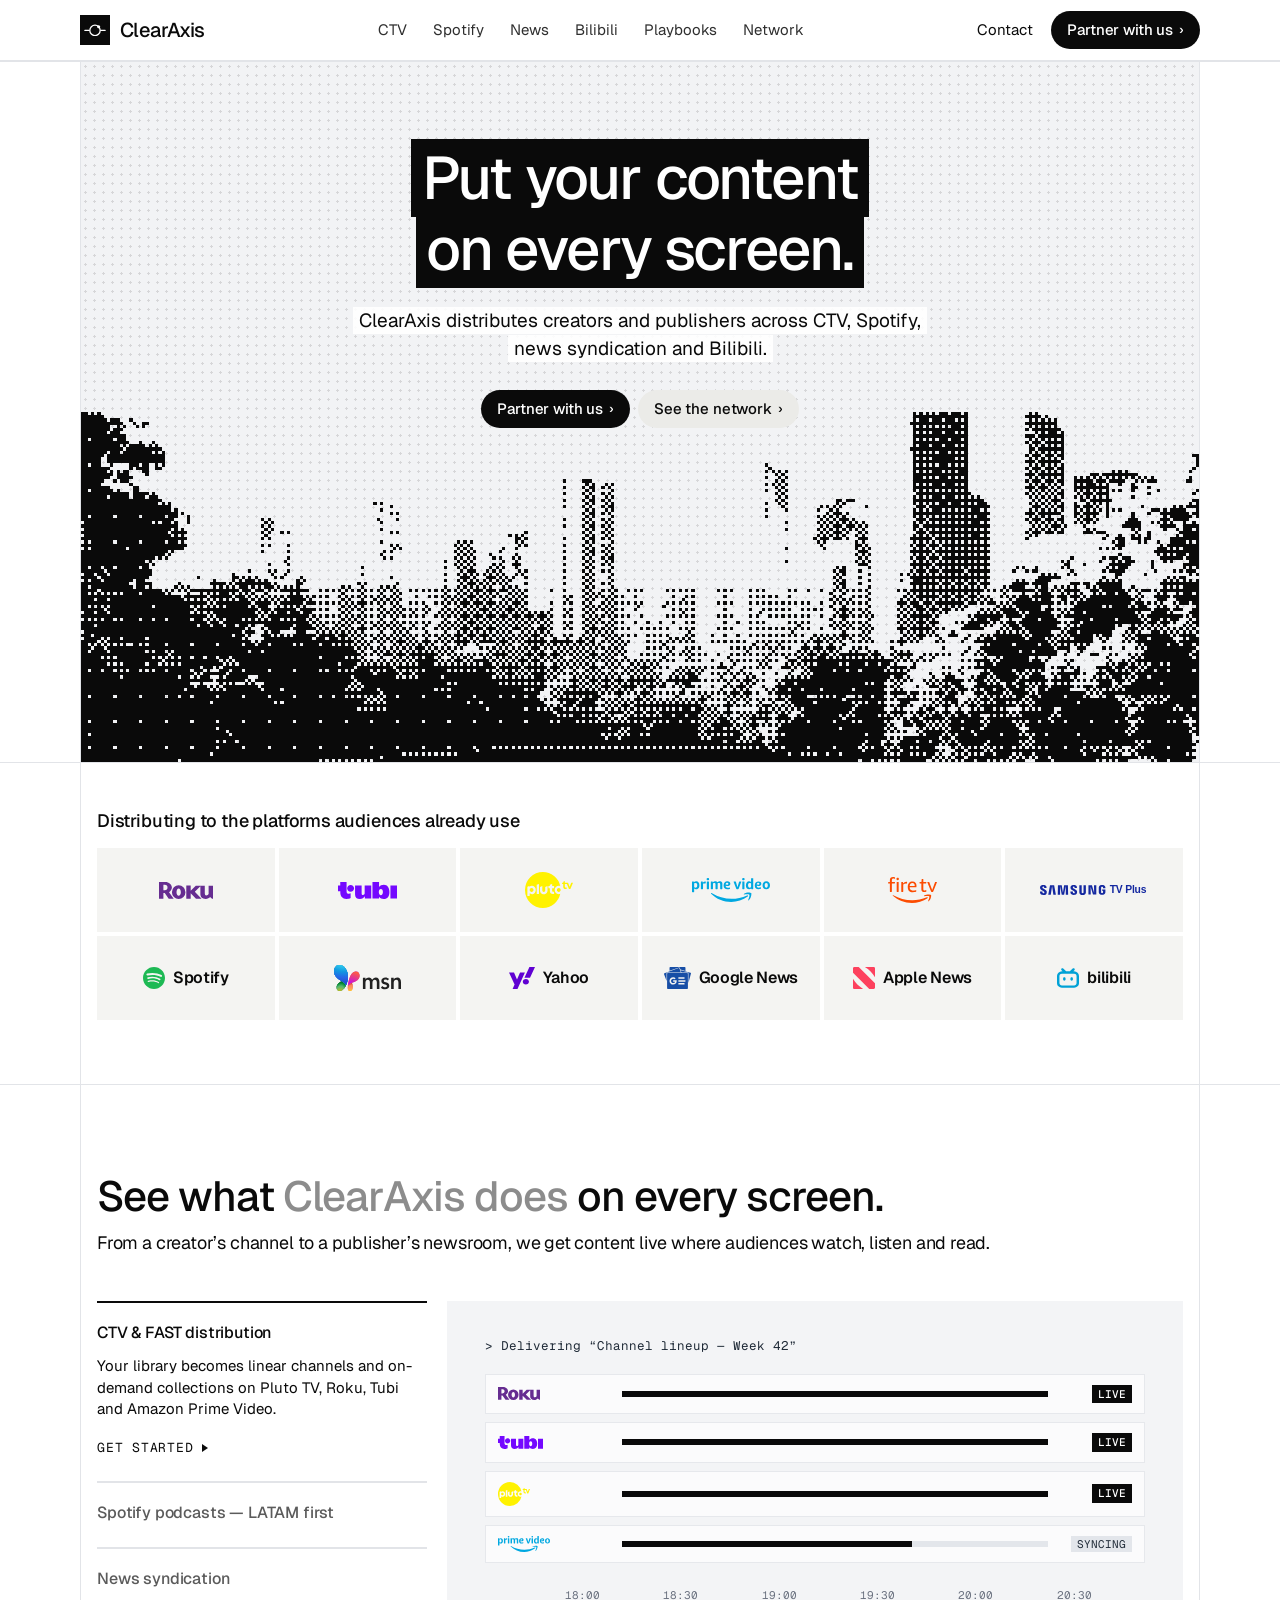
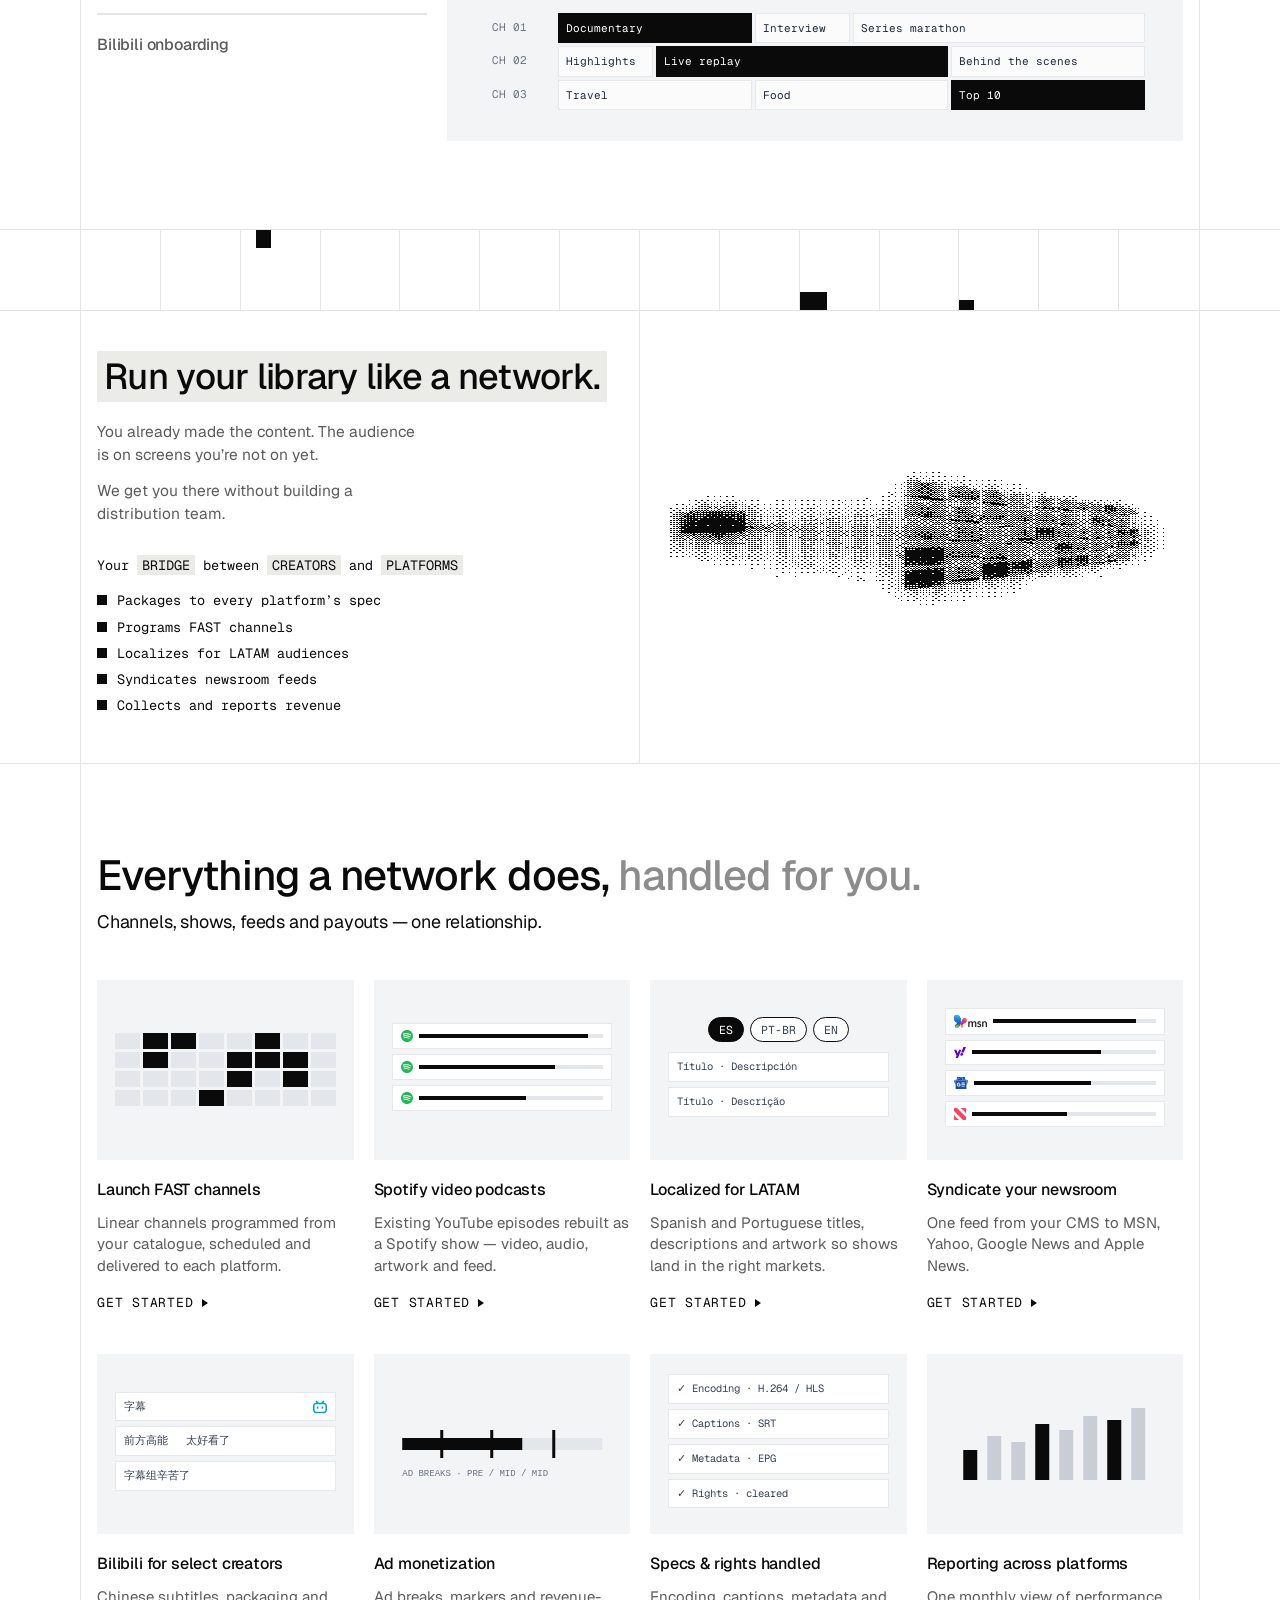
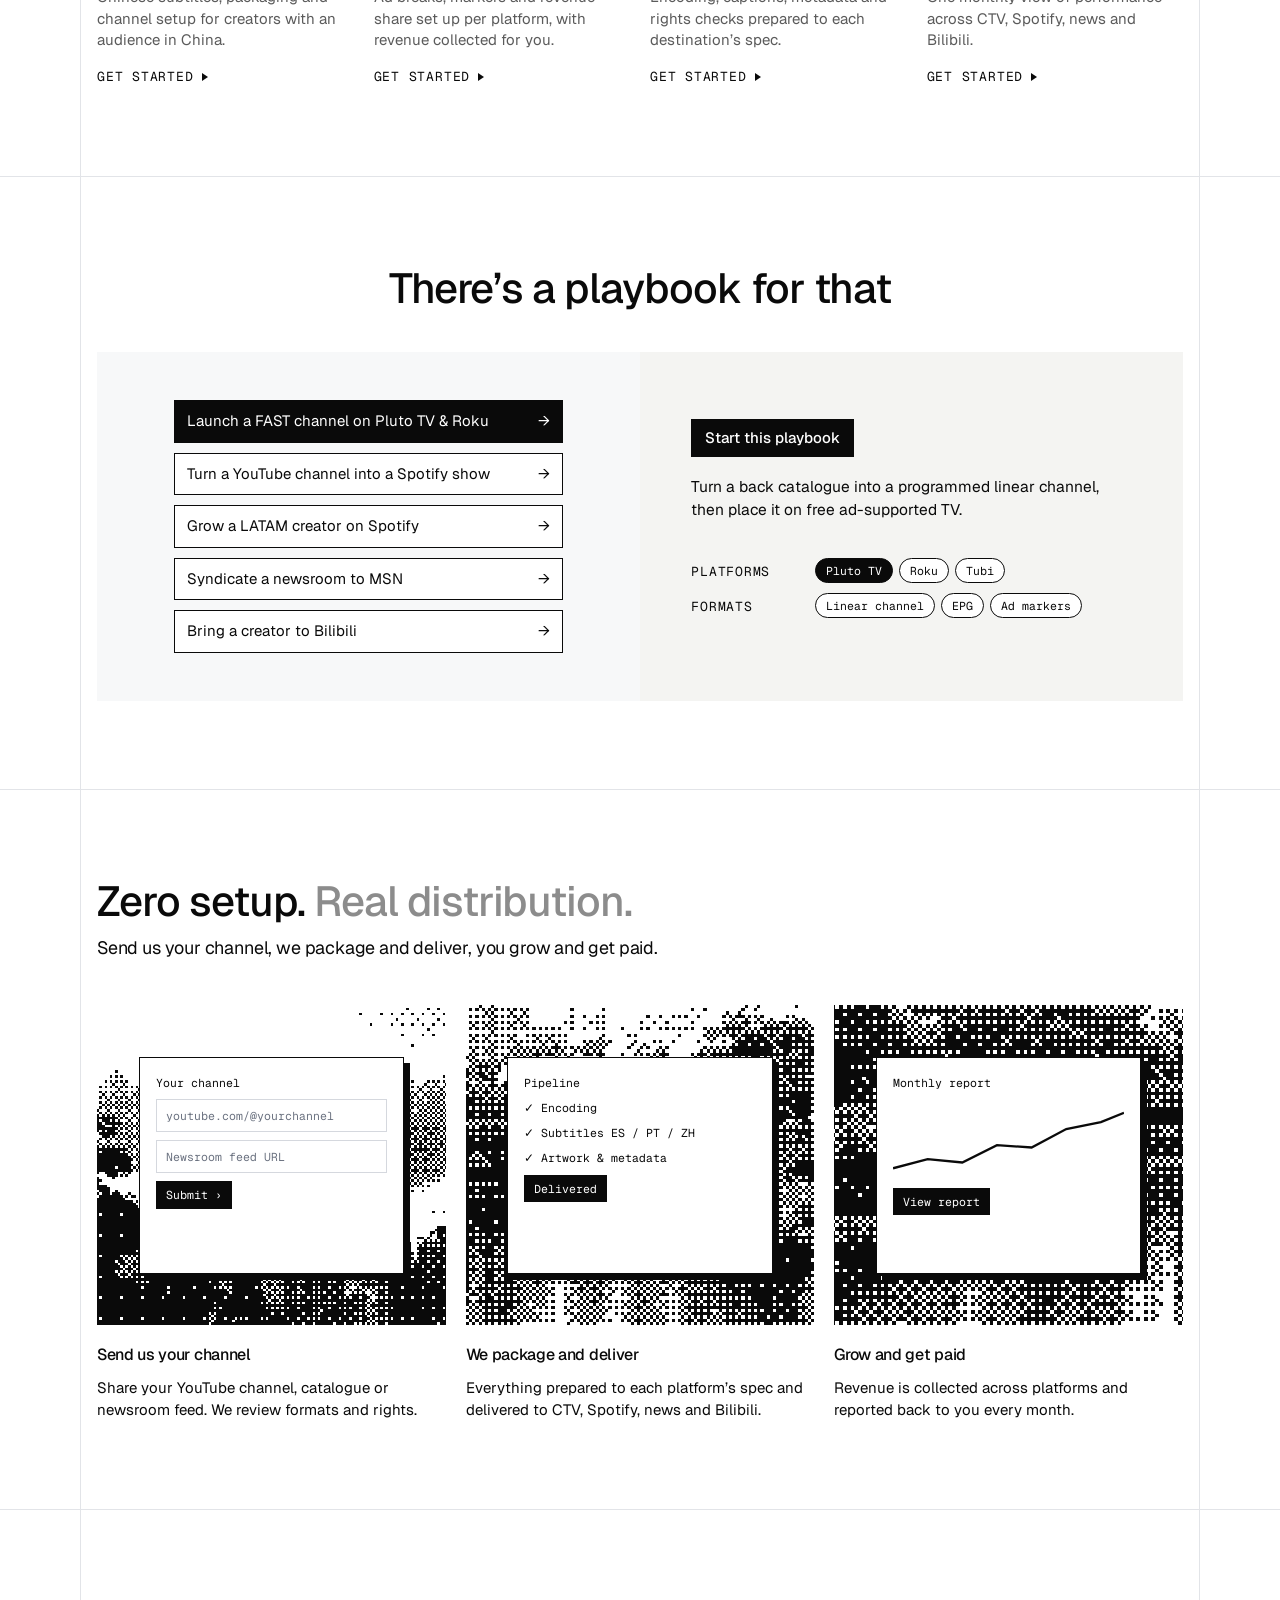
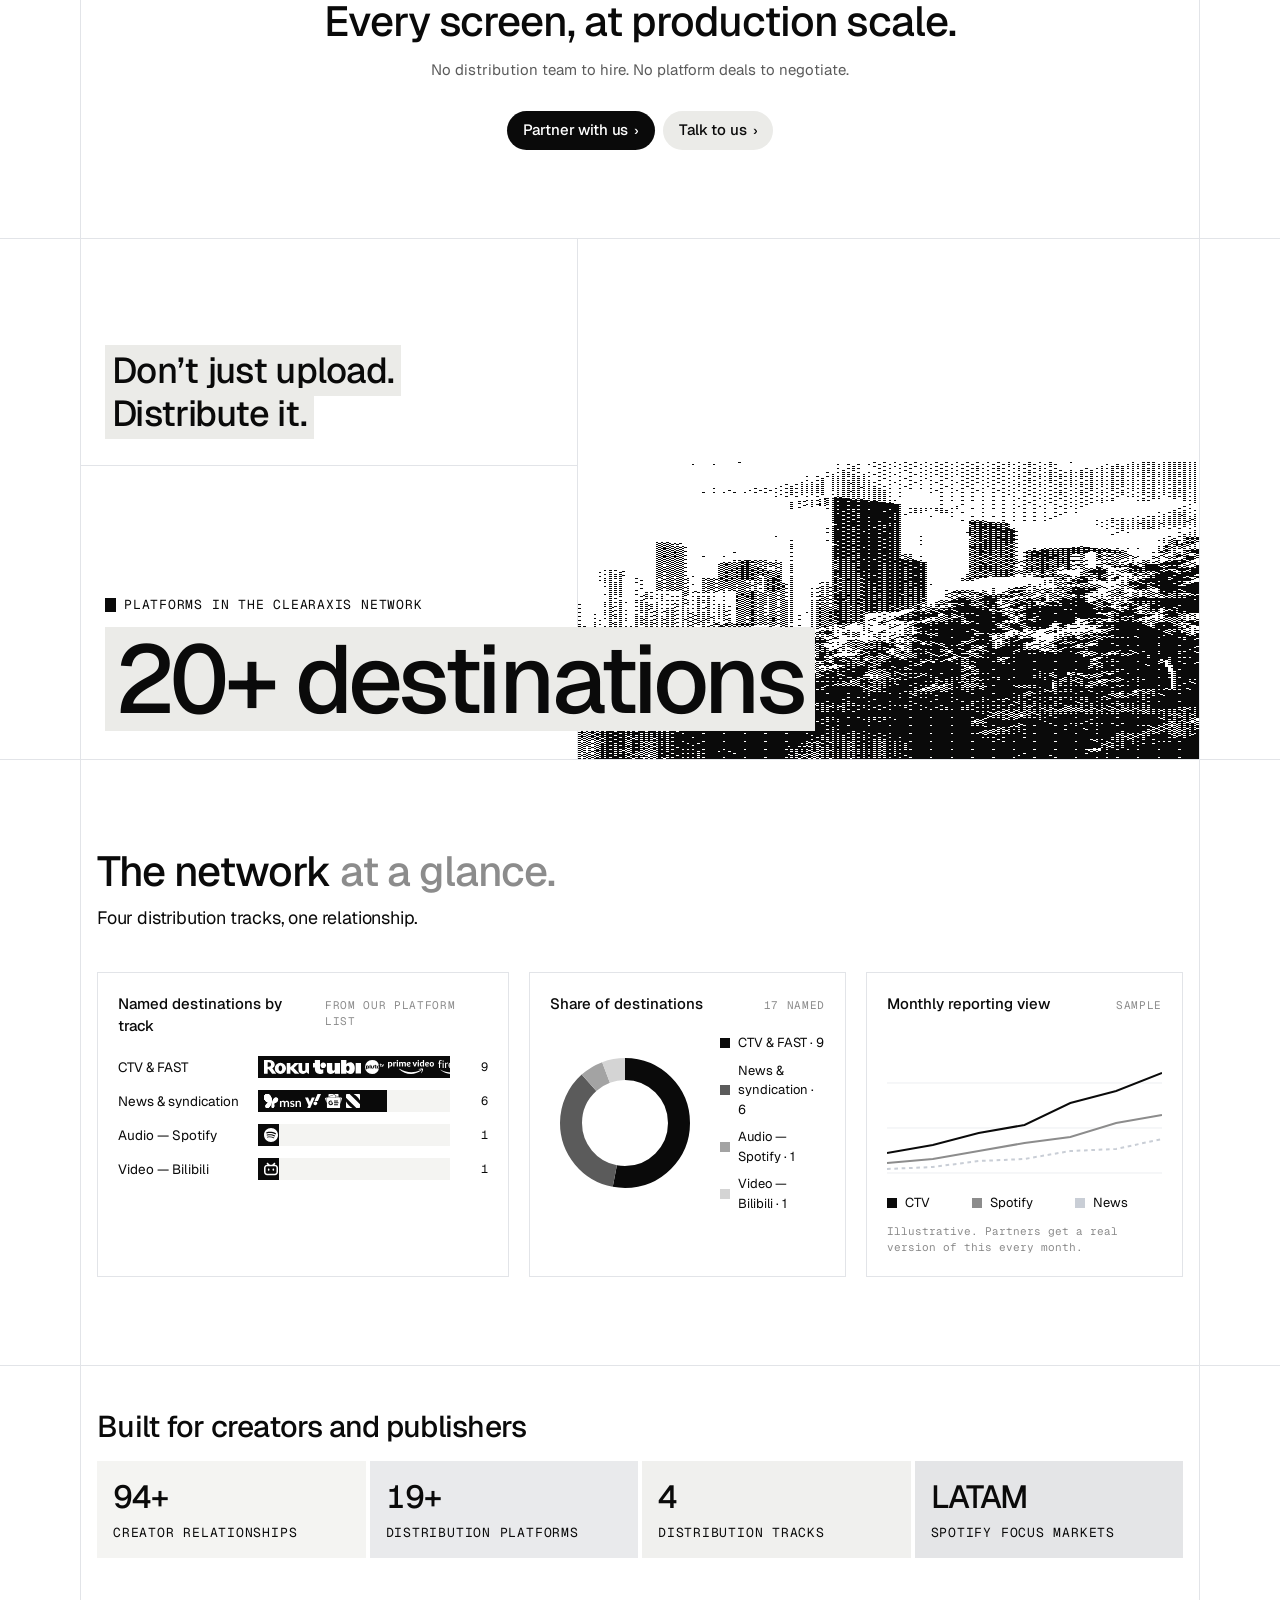
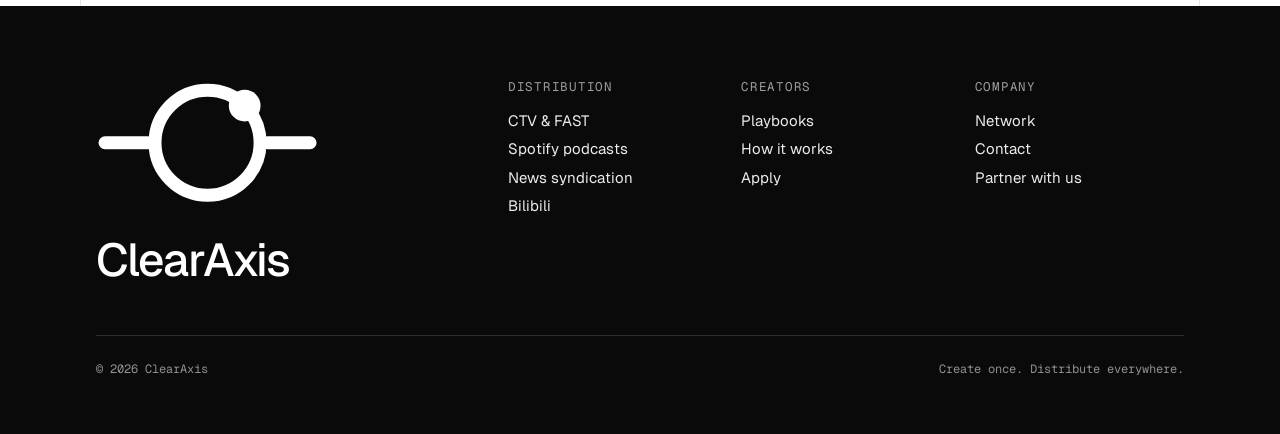
==== index.html @ 12754bfb "Add ClearAxis site source Static site (HTML/CSS/vanilla JS, no build step) imported from the clearax" ====
<!doctype html>
<html lang="en">
<head>
  <meta charset="utf-8">
  <meta name="viewport" content="width=device-width, initial-scale=1, viewport-fit=cover">
  <title>ClearAxis — Put your content on every screen</title>
  <meta name="description" content="ClearAxis distributes creators and publishers across CTV (Pluto TV, Roku, Tubi, Prime Video), Spotify, news syndication and Bilibili.">
  <meta name="theme-color" content="#ffffff">
  <link rel="icon" href="assets/favicon.svg" type="image/svg+xml">
  <link rel="apple-touch-icon" href="apple-touch-icon.png">
  <meta property="og:type" content="website">
  <meta property="og:site_name" content="ClearAxis">
  <meta property="og:title" content="ClearAxis — Put your content on every screen">
  <meta property="og:description" content="ClearAxis distributes creators and publishers across CTV (Pluto TV, Roku, Tubi, Prime Video), Spotify, news syndication and Bilibili.">
  <meta property="og:url" content="https://clearaxis.org/">
  <meta property="og:image" content="https://clearaxis.org/assets/brand/og-image.png">
  <meta name="twitter:card" content="summary_large_image">
  <link rel="preconnect" href="https://fonts.googleapis.com">
  <link rel="preconnect" href="https://fonts.gstatic.com" crossorigin>
  <link href="https://fonts.googleapis.com/css2?family=Geist:wght@400;500;600&family=Geist+Mono:wght@400;500&display=swap" rel="stylesheet">
  <link rel="stylesheet" href="app.css">
</head>
<body>

  <header class="nav">
    <div class="nav__in">
      <a class="brand" href="#" aria-label="ClearAxis home"><span class="brand__sq"><svg viewBox="-31 -18 62 36" aria-hidden="true"><g fill="none" stroke="currentColor" stroke-width="3.6" stroke-linecap="round"><path d="M-28.5 0H-16.6M16.6 0H28.5"/><circle r="14.6"/></g><circle cx="10.32" cy="-10.32" r="4.4" fill="currentColor"/></svg></span>ClearAxis</a>
      <nav class="nav__links" aria-label="Primary">
        <a href="#services" data-svc="0">CTV</a>
        <a href="#services" data-svc="1">Spotify</a>
        <a href="#services" data-svc="2">News</a>
        <a href="#services" data-svc="3">Bilibili</a>
        <a href="#playbooks">Playbooks</a>
        <a href="#network">Network</a>
      </nav>
      <div class="nav__right">
        <a class="txt" href="contact.html">Contact</a>
        <a class="pill" href="contact.html">Partner with us <span class="chev" aria-hidden="true">&rsaquo;</span></a>
      </div>
      <button class="burger" type="button" aria-label="Open menu" aria-expanded="false" aria-controls="menu"><span></span><span></span></button>
    </div>
  </header>
  <div class="menu" id="menu" hidden>
    <a href="#services" data-svc="0">CTV &amp; FAST</a>
    <a href="#services" data-svc="1">Spotify podcasts</a>
    <a href="#services" data-svc="2">News syndication</a>
    <a href="#services" data-svc="3">Bilibili</a>
    <a href="#playbooks">Playbooks</a>
    <a href="#network">Network</a>
    <a class="pill" href="contact.html">Partner with us <span class="chev" aria-hidden="true">&rsaquo;</span></a>
  </div>

  <main>
    <!-- Hero -->
    <section class="band">
      <div class="frame">
        <div class="hero">
          <div class="hero__copy">
            <h1><span class="hl">Put your content</span><br><span class="hl">on every screen.</span></h1>
            <p class="hero__sub"><span>ClearAxis distributes creators and publishers across CTV, Spotify, news syndication and Bilibili.</span></p>
            <div class="hero__cta">
              <a class="pill" href="contact.html">Partner with us <span class="chev" aria-hidden="true">&rsaquo;</span></a>
              <a class="pill pill--soft" href="#network">See the network <span class="chev" aria-hidden="true">&rsaquo;</span></a>
            </div>
          </div>
          <img class="hero__art pixel" src="assets/art/skyline.png" alt="" width="360" height="165">
        </div>
      </div>
    </section>

    <!-- Logos -->
    <section class="band" aria-labelledby="logos-title">
      <div class="frame pad-x" style="padding-top:44px;padding-bottom:64px">
        <h2 class="logos__title" id="logos-title">Distributing to the platforms audiences already use</h2>
        <ul class="logos">
        <li class="logo-tile" style="--h:17px"><img src="assets/logos/roku.svg" alt="Roku" style="--h:17px"></li>
        <li class="logo-tile" style="--h:17px"><img src="assets/logos/tubi.svg" alt="Tubi" style="--h:17px"></li>
        <li class="logo-tile" style="--h:36px"><img src="assets/logos/pluto-tv.svg" alt="Pluto TV" style="--h:36px"></li>
        <li class="logo-tile" style="--h:24px"><img src="assets/logos/prime-video.svg" alt="Prime Video" style="--h:24px"></li>
        <li class="logo-tile" style="--h:26px"><img src="assets/logos/fire-tv.svg" alt="Amazon Fire TV" style="--h:26px"></li>
        <li class="logo-tile" style="--h:12px"><img src="assets/logos/samsung-tv-plus.svg" alt="Samsung TV Plus" style="--h:12px"></li>
        <li class="logo-tile" style="--h:22px"><span><img src="assets/logos/spotify.svg" alt="">Spotify</span></li>
        <li class="logo-tile" style="--h:26px"><img src="assets/logos/msn.svg" alt="MSN" style="--h:26px"></li>
        <li class="logo-tile" style="--h:20px"><span><img src="assets/logos/yahoo.svg" alt="">Yahoo</span></li>
        <li class="logo-tile" style="--h:20px"><span><img src="assets/logos/google-news.svg" alt="">Google News</span></li>
        <li class="logo-tile" style="--h:20px"><span><img src="assets/logos/apple-news.svg" alt="">Apple News</span></li>
        <li class="logo-tile" style="--h:22px"><span><img src="assets/logos/bilibili.svg" alt="">bilibili</span></li>
        </ul>
      </div>
    </section>

    <!-- Services -->
    <section class="band" id="services" aria-labelledby="svc-title">
      <div class="frame pad">
        <h2 class="h2" id="svc-title">See what <span class="dim">ClearAxis does</span> on every screen.</h2>
        <p class="sub">From a creator&rsquo;s channel to a publisher&rsquo;s newsroom, we get content live where audiences watch, listen and read.</p>
        <div class="svc">
          <ul class="svc__list" role="tablist" aria-label="Services">
            <li class="is-on" data-svc-item="0" tabindex="0" role="tab" aria-selected="true">
              <h3>CTV &amp; FAST distribution</h3>
              <p>Your library becomes linear channels and on-demand collections on Pluto TV, Roku, Tubi and Amazon Prime Video.</p>
              <a class="link-caps" href="contact.html">Get started</a>
            </li>
            <li data-svc-item="1" tabindex="0" role="tab" aria-selected="false">
              <h3>Spotify podcasts &mdash; LATAM first</h3>
              <p>We onboard creators to Spotify as video and audio podcasts, with Spanish and Portuguese markets as our focus.</p>
              <a class="link-caps" href="contact.html">Get started</a>
            </li>
            <li data-svc-item="2" tabindex="0" role="tab" aria-selected="false">
              <h3>News syndication</h3>
              <p>Publishers plug their newsroom into MSN and the major syndication platforms through one feed.</p>
              <a class="link-caps" href="contact.html">Get started</a>
            </li>
            <li data-svc-item="3" tabindex="0" role="tab" aria-selected="false">
              <h3>Bilibili onboarding</h3>
              <p>Selected creators launch on Bilibili with Chinese subtitles, packaging and community setup handled.</p>
              <a class="link-caps" href="contact.html">Get started</a>
            </li>
          </ul>
          <div class="svc__panel" aria-live="polite">
          <div class="mock is-on" data-mock="0">
            <p class="mock__title">&gt; Delivering &ldquo;Channel lineup &mdash; Week 42&rdquo;</p>
            <div class="mock__row"><img src="assets/logos/roku.svg" alt="" style="height:13px"><span class="bar"><i style="--to:100%;--d:0s"></i></span><span class="state"><b>LIVE</b></span></div>
            <div class="mock__row"><img src="assets/logos/tubi.svg" alt="" style="height:13px"><span class="bar"><i style="--to:100%;--d:0.25s"></i></span><span class="state"><b>LIVE</b></span></div>
            <div class="mock__row"><img src="assets/logos/pluto-tv.svg" alt="" style="height:24px"><span class="bar"><i style="--to:100%;--d:0.5s"></i></span><span class="state"><b>LIVE</b></span></div>
            <div class="mock__row"><img src="assets/logos/prime-video.svg" alt="" style="height:16px"><span class="bar"><i style="--to:68%;--d:0.75s"></i></span><span class="state"><s>SYNCING</s></span></div>
            <div class="epg" aria-hidden="true">
              <div class="t"></div><div class="t">18:00</div><div class="t">18:30</div><div class="t">19:00</div><div class="t">19:30</div><div class="t">20:00</div><div class="t">20:30</div>
              <div class="t">CH 01</div><div class="x2 dark">Documentary</div><div>Interview</div><div class="x3">Series marathon</div>
              <div class="t">CH 02</div><div>Highlights</div><div class="x3 dark">Live replay</div><div class="x2">Behind the scenes</div>
              <div class="t">CH 03</div><div class="x2">Travel</div><div class="x2">Food</div><div class="x2 dark">Top 10</div>
            </div>
          </div>
          <div class="mock" data-mock="1">
            <p class="mock__title">&gt; Onboarding creator to Spotify &middot; LATAM</p>
            <div class="ep"><span class="ep__art"><img src="assets/logos/spotify.svg" alt="" style="filter:brightness(0) invert(1)"></span>
              <span><b>Episodio 01</b><span class="wave"><i style="height:53%"></i><i style="height:70%"></i><i style="height:41%"></i><i style="height:58%"></i><i style="height:98%"></i><i style="height:76%"></i><i style="height:28%"></i><i style="height:79%"></i><i style="height:75%"></i><i style="height:34%"></i><i style="height:38%"></i><i style="height:41%"></i><i style="height:27%"></i><i style="height:20%"></i><i style="height:20%"></i><i style="height:21%"></i><i style="height:21%"></i><i style="height:28%"></i><i style="height:46%"></i><i style="height:46%"></i><i style="height:27%"></i><i style="height:75%"></i><i style="height:87%"></i><i style="height:42%"></i><i style="height:65%"></i><i style="height:96%"></i><i style="height:66%"></i><i style="height:29%"></i><i style="height:61%"></i><i style="height:51%"></i></span></span><span class="chip is-dark">ES</span></div>
            <div class="ep"><span class="ep__art"><img src="assets/logos/spotify.svg" alt="" style="filter:brightness(0) invert(1)"></span>
              <span><b>Episodio 02</b><span class="wave"><i style="height:56%"></i><i style="height:32%"></i><i style="height:59%"></i><i style="height:93%"></i><i style="height:69%"></i><i style="height:37%"></i><i style="height:88%"></i><i style="height:82%"></i><i style="height:33%"></i><i style="height:49%"></i><i style="height:53%"></i><i style="height:33%"></i><i style="height:22%"></i><i style="height:23%"></i><i style="height:20%"></i><i style="height:20%"></i><i style="height:24%"></i><i style="height:35%"></i><i style="height:36%"></i><i style="height:29%"></i><i style="height:67%"></i><i style="height:76%"></i><i style="height:33%"></i><i style="height:71%"></i><i style="height:99%"></i><i style="height:65%"></i><i style="height:38%"></i><i style="height:74%"></i><i style="height:61%"></i><i style="height:25%"></i></span></span><span class="chip">PT-BR</span></div>
            <div class="ep"><span class="ep__art"><img src="assets/logos/spotify.svg" alt="" style="filter:brightness(0) invert(1)"></span>
              <span><b>Episodio 03</b><span class="wave"><i style="height:25%"></i><i style="height:56%"></i><i style="height:84%"></i><i style="height:60%"></i><i style="height:44%"></i><i style="height:94%"></i><i style="height:85%"></i><i style="height:28%"></i><i style="height:61%"></i><i style="height:66%"></i><i style="height:38%"></i><i style="height:26%"></i><i style="height:30%"></i><i style="height:22%"></i><i style="height:20%"></i><i style="height:20%"></i><i style="height:26%"></i><i style="height:27%"></i><i style="height:29%"></i><i style="height:57%"></i><i style="height:63%"></i><i style="height:25%"></i><i style="height:72%"></i><i style="height:97%"></i><i style="height:60%"></i><i style="height:47%"></i><i style="height:86%"></i><i style="height:69%"></i><i style="height:23%"></i><i style="height:45%"></i></span></span><span class="chip">ES</span></div>
            <div class="chart">
              <div class="caption"><span>Weekly listens</span><span>Sample view</span></div>
              <svg viewBox="0 0 400 110" preserveAspectRatio="none" aria-hidden="true">
                <path d="M0 100 H400" stroke="#e3e6eb"/><path d="M0 55 H400" stroke="#eef0f3"/>
                <path class="draw" d="M0 96 C40 94 60 88 90 84 S150 74 180 66 S240 60 270 44 S330 30 360 22 S390 14 400 10" fill="none" stroke="#0a0a0a" stroke-width="2"/>
              </svg>
            </div>
          </div>
          <div class="mock" data-mock="2">
            <p class="mock__title">&gt; Syndicating from newsroom feed</p>
            <div class="article"><span>FEED ITEM 0412</span><b>City council approves new transit plan</b><span>Article &middot; 640 words &middot; 1 video</span></div>
            <div class="syn"><div style="--d:0.5s"><img src="assets/logos/msn.svg" alt="" style="height:18px"></div><div style="--d:0.75s"><img src="assets/logos/yahoo.svg" alt="" style="height:16px"></div><div style="--d:1.0s"><img src="assets/logos/google-news.svg" alt="" style="height:18px"></div><div style="--d:1.25s"><img src="assets/logos/apple-news.svg" alt="" style="height:18px"></div></div>
            <div class="chart">
              <div class="caption"><span>Stories delivered per day</span><span>Sample view</span></div>
              <div class="bars"><span style="--h:62%;--d:0.2s"></span><span style="--h:84%;--d:0.32s"></span><span style="--h:48%;--d:0.44s"></span><span style="--h:70%;--d:0.56s"></span><span style="--h:92%;--d:0.6799999999999999s"></span><span style="--h:56%;--d:0.8s"></span><span style="--h:76%;--d:0.9199999999999999s"></span><span style="--h:88%;--d:1.04s"></span></div>
            </div>
          </div>
          <div class="mock" data-mock="3">
            <p class="mock__title">&gt; Publishing to Bilibili &middot; 中文字幕</p>
            <div class="player">
              <img class="player__art pixel" src="assets/art/skyline.png" alt="">
              <span class="danmaku" style="top:18px;--d:0s;--s:7s">来了来了</span><span class="danmaku" style="top:46px;--d:1.2s;--s:8s">字幕组辛苦了</span><span class="danmaku" style="top:74px;--d:2.6s;--s:6.5s">太好看了</span><span class="danmaku" style="top:102px;--d:0.6s;--s:9s">前方高能</span><span class="danmaku" style="top:130px;--d:3.4s;--s:7.5s">哈哈哈哈</span>
              <div class="player__bar"><img src="assets/logos/bilibili.svg" alt="">bilibili &middot; 00:42 / 12:08</div>
            </div>
            <div style="margin-top:12px">
              <div class="mock__row"><span>Subtitles ZH</span><span class="bar"><i style="--to:100%"></i></span><span class="state"><b>DONE</b></span></div>
              <div class="mock__row"><span>Upload</span><span class="bar"><i style="--to:100%;--d:.4s"></i></span><span class="state"><b>LIVE</b></span></div>
            </div>
          </div>
          </div>
        </div>
      </div>
    </section>

    <!-- Strip -->
    <div class="band" aria-hidden="true"><div class="frame"><div class="strip"><i></i><i></i><i></i><i></i><i></i><i></i><i></i><i></i><i></i><i></i><i></i><i></i><i></i><i></i></div></div></div>

    <!-- Split -->
    <section class="band" aria-labelledby="split-title">
      <div class="frame split">
        <div>
          <h2 id="split-title"><span class="hl-soft">Run your library like a network.</span></h2>
          <p class="lead">You already made the content. The audience is on screens you&rsquo;re not on yet.</p>
          <p class="lead">We get you there without building a distribution team.</p>
          <div class="checks">
            <p>Your <span class="tag">BRIDGE</span> between <span class="tag">CREATORS</span> and <span class="tag">PLATFORMS</span></p>
            <ul>
              <li>Packages to every platform&rsquo;s spec</li>
              <li>Programs FAST channels</li>
              <li>Localizes for LATAM audiences</li>
              <li>Syndicates newsroom feeds</li>
              <li>Collects and reports revenue</li>
            </ul>
          </div>
        </div>
        <div class="split__art"><img class="pixel" src="assets/art/screens.png" alt="" width="320" height="152"></div>
      </div>
    </section>

    <!-- 8 cards -->
    <section class="band" aria-labelledby="cards-title">
      <div class="frame pad">
        <h2 class="h2" id="cards-title">Everything a network does, <span class="dim">handled for you.</span></h2>
        <p class="sub">Channels, shows, feeds and payouts &mdash; one relationship.</p>
        <div class="cards">
          <article class="card">
            <div class="card__art"><div class="mini"><div class="dots"><i class=""></i><i class="on"></i><i class="on"></i><i class=""></i><i class=""></i><i class="on"></i><i class=""></i><i class=""></i><i class=""></i><i class="on"></i><i class=""></i><i class=""></i><i class="on"></i><i class="on"></i><i class="on"></i><i class=""></i><i class=""></i><i class=""></i><i class=""></i><i class=""></i><i class="on"></i><i class=""></i><i class="on"></i><i class=""></i><i class=""></i><i class=""></i><i class=""></i><i class="on"></i><i class=""></i><i class=""></i><i class=""></i><i class=""></i></div></div></div>
            <h3>Launch FAST channels</h3>
            <p>Linear channels programmed from your catalogue, scheduled and delivered to each platform.</p>
            <a class="link-caps" href="contact.html">Get started</a>
          </article>
          <article class="card">
            <div class="card__art"><div class="mini"><div class="row"><img src="assets/logos/spotify.svg" alt="" style="height:12px"><span class="grow"><i style="width:92%"></i></span></div><div class="row"><img src="assets/logos/spotify.svg" alt="" style="height:12px"><span class="grow"><i style="width:74%"></i></span></div><div class="row"><img src="assets/logos/spotify.svg" alt="" style="height:12px"><span class="grow"><i style="width:58%"></i></span></div></div></div>
            <h3>Spotify video podcasts</h3>
            <p>Existing YouTube episodes rebuilt as a Spotify show &mdash; video, audio, artwork and feed.</p>
            <a class="link-caps" href="contact.html">Get started</a>
          </article>
          <article class="card">
            <div class="card__art"><div class="mini"><div class="chips" style="justify-content:center;margin-bottom:10px"><span class="chip is-dark">ES</span><span class="chip">PT-BR</span><span class="chip">EN</span></div><div class="row">T&iacute;tulo &middot; Descripci&oacute;n</div><div class="row">T&iacute;tulo &middot; Descri&ccedil;&atilde;o</div></div></div>
            <h3>Localized for LATAM</h3>
            <p>Spanish and Portuguese titles, descriptions and artwork so shows land in the right markets.</p>
            <a class="link-caps" href="contact.html">Get started</a>
          </article>
          <article class="card">
            <div class="card__art"><div class="mini"><div class="row"><img src="assets/logos/msn.svg" alt="" style="height:13px"><span class="grow"><i style="width:88%"></i></span></div><div class="row"><img src="assets/logos/yahoo.svg" alt="" style="height:11px"><span class="grow"><i style="width:70%"></i></span></div><div class="row"><img src="assets/logos/google-news.svg" alt="" style="height:12px"><span class="grow"><i style="width:64%"></i></span></div><div class="row"><img src="assets/logos/apple-news.svg" alt="" style="height:12px"><span class="grow"><i style="width:52%"></i></span></div></div></div>
            <h3>Syndicate your newsroom</h3>
            <p>One feed from your CMS to MSN, Yahoo, Google News and Apple News.</p>
            <a class="link-caps" href="contact.html">Get started</a>
          </article>
          <article class="card">
            <div class="card__art"><div class="mini"><div class="row" style="justify-content:space-between"><span>字幕</span><img src="assets/logos/bilibili.svg" alt="" style="height:14px"></div><div class="row">前方高能 &nbsp; 太好看了</div><div class="row">字幕组辛苦了</div></div></div>
            <h3>Bilibili for select creators</h3>
            <p>Chinese subtitles, packaging and channel setup for creators with an audience in China.</p>
            <a class="link-caps" href="contact.html">Get started</a>
          </article>
          <article class="card">
            <div class="card__art"><div class="mini"><svg viewBox="0 0 200 80" aria-hidden="true"><rect x="0" y="34" width="200" height="12" fill="#e3e6eb"/><rect x="0" y="34" width="120" height="12" fill="#0a0a0a"/><rect x="38" y="26" width="3" height="28" fill="#0a0a0a"/><rect x="88" y="26" width="3" height="28" fill="#0a0a0a"/><rect x="150" y="26" width="3" height="28" fill="#0a0a0a"/><text x="0" y="72" font-size="9" font-family="monospace" fill="#6b7280">AD BREAKS · PRE / MID / MID</text></svg></div></div>
            <h3>Ad monetization</h3>
            <p>Ad breaks, markers and revenue-share set up per platform, with revenue collected for you.</p>
            <a class="link-caps" href="contact.html">Get started</a>
          </article>
          <article class="card">
            <div class="card__art"><div class="mini"><div class="row"><b style="font-weight:500">&#10003;</b> Encoding · H.264 / HLS</div><div class="row"><b style="font-weight:500">&#10003;</b> Captions · SRT</div><div class="row"><b style="font-weight:500">&#10003;</b> Metadata · EPG</div><div class="row"><b style="font-weight:500">&#10003;</b> Rights · cleared</div></div></div>
            <h3>Specs &amp; rights handled</h3>
            <p>Encoding, captions, metadata and rights checks prepared to each destination&rsquo;s spec.</p>
            <a class="link-caps" href="contact.html">Get started</a>
          </article>
          <article class="card">
            <div class="card__art"><div class="mini"><svg viewBox="0 0 200 80" aria-hidden="true"><rect x="8" y="46" width="14" height="30" fill="#0a0a0a"/><rect x="32" y="32" width="14" height="44" fill="#c9ced6"/><rect x="56" y="38" width="14" height="38" fill="#c9ced6"/><rect x="80" y="20" width="14" height="56" fill="#0a0a0a"/><rect x="104" y="26" width="14" height="50" fill="#c9ced6"/><rect x="128" y="12" width="14" height="64" fill="#c9ced6"/><rect x="152" y="16" width="14" height="60" fill="#0a0a0a"/><rect x="176" y="4" width="14" height="72" fill="#c9ced6"/></svg></div></div>
            <h3>Reporting across platforms</h3>
            <p>One monthly view of performance across CTV, Spotify, news and Bilibili.</p>
            <a class="link-caps" href="contact.html">Get started</a>
          </article>
        </div>
      </div>
    </section>

    <!-- Playbooks -->
    <section class="band" id="playbooks" aria-labelledby="pb-title">
      <div class="frame pad">
        <h2 class="h2 center" id="pb-title">There&rsquo;s a playbook for that</h2>
        <div class="play">
          <div class="play__list">
            <button type="button" data-pb="0" aria-pressed="true">Launch a FAST channel on Pluto TV &amp; Roku<span aria-hidden="true">&rarr;</span></button>
            <button type="button" data-pb="1" aria-pressed="false">Turn a YouTube channel into a Spotify show<span aria-hidden="true">&rarr;</span></button>
            <button type="button" data-pb="2" aria-pressed="false">Grow a LATAM creator on Spotify<span aria-hidden="true">&rarr;</span></button>
            <button type="button" data-pb="3" aria-pressed="false">Syndicate a newsroom to MSN<span aria-hidden="true">&rarr;</span></button>
            <button type="button" data-pb="4" aria-pressed="false">Bring a creator to Bilibili<span aria-hidden="true">&rarr;</span></button>
          </div>
          <div class="play__detail" aria-live="polite">
            <a class="kick" href="contact.html">Start this playbook</a>
            <p data-pb-desc>Turn a back catalogue into a programmed linear channel, then place it on free ad-supported TV.</p>
            <dl class="play__meta">
              <dt>PLATFORMS</dt><dd class="chips" data-pb-platforms><span class="chip is-dark">Pluto TV</span><span class="chip">Roku</span><span class="chip">Tubi</span></dd>
              <dt>FORMATS</dt><dd class="chips" data-pb-formats><span class="chip">Linear channel</span><span class="chip">EPG</span><span class="chip">Ad markers</span></dd>
            </dl>
          </div>
        </div>
      </div>
      <script type="application/json" id="pb-data">[{"desc": "Turn a back catalogue into a programmed linear channel, then place it on free ad-supported TV.", "platforms": ["Pluto TV", "Roku", "Tubi"], "formats": ["Linear channel", "EPG", "Ad markers"]}, {"desc": "Rebuild existing uploads as a Spotify video podcast with its own feed, artwork and monetization.", "platforms": ["Spotify"], "formats": ["Video podcast", "Audio", "RSS feed"]}, {"desc": "Localize titles, descriptions and artwork for Spanish- and Portuguese-speaking listeners.", "platforms": ["Spotify"], "formats": ["Spanish", "Portuguese", "Localized artwork"]}, {"desc": "Connect your CMS once and deliver articles and video to the major news platforms.", "platforms": ["MSN", "Yahoo", "Google News", "Apple News"], "formats": ["Articles", "Video", "Feeds"]}, {"desc": "Subtitled uploads and channel setup for creators with a Chinese-speaking audience.", "platforms": ["Bilibili"], "formats": ["Chinese subtitles", "Uploads", "Community"]}]</script>
    </section>

    <!-- Steps -->
    <section class="band" id="how" aria-labelledby="how-title">
      <div class="frame pad">
        <h2 class="h2" id="how-title">Zero setup. <span class="dim">Real distribution.</span></h2>
        <p class="sub">Send us your channel, we package and deliver, you grow and get paid.</p>
        <div class="steps">
          <article class="step">
            <div class="step__art"><img class="tex pixel" src="assets/art/tex-sky.png" alt="">
              <div class="step__ui"><span>Your channel</span><span class="field">youtube.com/@yourchannel</span><span class="field">Newsroom feed URL</span><span class="go">Submit &rsaquo;</span></div></div>
            <h3>Send us your channel</h3>
            <p>Share your YouTube channel, catalogue or newsroom feed. We review formats and rights.</p>
          </article>
          <article class="step">
            <div class="step__art"><img class="tex pixel" src="assets/art/tex-park.png" alt="">
              <div class="step__ui"><span>Pipeline</span><span>&#10003; Encoding</span><span>&#10003; Subtitles ES / PT / ZH</span><span>&#10003; Artwork &amp; metadata</span><span class="go">Delivered</span></div></div>
            <h3>We package and deliver</h3>
            <p>Everything prepared to each platform&rsquo;s spec and delivered to CTV, Spotify, news and Bilibili.</p>
          </article>
          <article class="step">
            <div class="step__art"><img class="tex pixel" src="assets/art/tex-water.png" alt="">
              <div class="step__ui"><span>Monthly report</span>
                <svg viewBox="0 0 200 70" aria-hidden="true"><path d="M0 60 L30 52 L60 55 L90 40 L120 42 L150 26 L180 20 L200 12" fill="none" stroke="#0a0a0a" stroke-width="2"/></svg>
                <span class="go">View report</span></div></div>
            <h3>Grow and get paid</h3>
            <p>Revenue is collected across platforms and reported back to you every month.</p>
          </article>
        </div>
      </div>
    </section>

    <!-- CTA -->
    <section class="band">
      <div class="frame pad cta">
        <h2 class="h2">Every screen, at production scale.</h2>
        <p>No distribution team to hire. No platform deals to negotiate.</p>
        <div class="hero__cta">
          <a class="pill" href="contact.html">Partner with us <span class="chev" aria-hidden="true">&rsaquo;</span></a>
          <a class="pill pill--soft" href="contact.html">Talk to us <span class="chev" aria-hidden="true">&rsaquo;</span></a>
        </div>
      </div>
    </section>

    <!-- Big stat -->
    <section class="band" aria-labelledby="big-title">
      <div class="frame big">
        <div class="big__left"><h2 id="big-title"><span class="hl-soft">Don&rsquo;t just upload.<br>Distribute it.</span></h2></div>
        <div class="big__right"><img class="pixel" src="assets/art/towers.png" alt="" width="240" height="298"></div>
        <div class="big__stat">
          <span class="caps">Platforms in the ClearAxis network</span><br>
          <strong><span data-count="20">20</span>+ destinations</strong>
        </div>
      </div>
    </section>

    <!-- Graphs -->
    <section class="band" id="network" aria-labelledby="net-title">
      <div class="frame pad">
        <h2 class="h2" id="net-title">The network <span class="dim">at a glance.</span></h2>
        <p class="sub">Four distribution tracks, one relationship.</p>
        <div class="graphs">
          <div class="graph">
            <div class="graph__head"><b>Named destinations by track</b><span>From our platform list</span></div>
            <div class="hbars">
              <div class="hbar"><span>CTV &amp; FAST</span><span class="track"><i data-w="100"></i><span class="logos-row"><img src="assets/logos/roku.svg" alt=""><img src="assets/logos/tubi.svg" alt=""><img src="assets/logos/pluto-tv.svg" alt=""><img src="assets/logos/prime-video.svg" alt=""><img src="assets/logos/fire-tv.svg" alt=""></span></span><em>9</em></div>
              <div class="hbar"><span>News &amp; syndication</span><span class="track"><i data-w="67"></i><span class="logos-row"><img src="assets/logos/msn.svg" alt=""><img src="assets/logos/yahoo.svg" alt=""><img src="assets/logos/google-news.svg" alt=""><img src="assets/logos/apple-news.svg" alt=""></span></span><em>6</em></div>
              <div class="hbar"><span>Audio &mdash; Spotify</span><span class="track"><i data-w="11"></i><span class="logos-row"><img src="assets/logos/spotify.svg" alt=""></span></span><em>1</em></div>
              <div class="hbar"><span>Video &mdash; Bilibili</span><span class="track"><i data-w="11"></i><span class="logos-row"><img src="assets/logos/bilibili.svg" alt=""></span></span><em>1</em></div>
            </div>
          </div>
          <div class="graph">
            <div class="graph__head"><b>Share of destinations</b><span>17 named</span></div>
            <div class="donut">
              <svg viewBox="0 0 150 150" aria-hidden="true"><circle r="54" cx="75" cy="75" fill="none" stroke="#0a0a0a" stroke-width="22" stroke-dasharray="179.6 339.3" stroke-dashoffset="0.0" transform="rotate(-90 75 75)"/><circle r="54" cx="75" cy="75" fill="none" stroke="#5b5b5b" stroke-width="22" stroke-dasharray="119.8 339.3" stroke-dashoffset="-179.6" transform="rotate(-90 75 75)"/><circle r="54" cx="75" cy="75" fill="none" stroke="#a3a3a3" stroke-width="22" stroke-dasharray="20.0 339.3" stroke-dashoffset="-299.4" transform="rotate(-90 75 75)"/><circle r="54" cx="75" cy="75" fill="none" stroke="#d4d4d4" stroke-width="22" stroke-dasharray="20.0 339.3" stroke-dashoffset="-319.3" transform="rotate(-90 75 75)"/></svg>
              <ul class="legend"><li><i style="background:#0a0a0a"></i>CTV &amp; FAST &middot; 9</li><li><i style="background:#5b5b5b"></i>News &amp; syndication &middot; 6</li><li><i style="background:#a3a3a3"></i>Audio &mdash; Spotify &middot; 1</li><li><i style="background:#d4d4d4"></i>Video &mdash; Bilibili &middot; 1</li></ul>
            </div>
          </div>
          <div class="graph spark">
            <div class="graph__head"><b>Monthly reporting view</b><span>Sample</span></div>
            <svg viewBox="0 0 300 150" preserveAspectRatio="none" aria-hidden="true">
              <path d="M0 140 H300 M0 95 H300 M0 50 H300" stroke="#eceef1"/>
              <path class="line-a" d="M0 120 L50 112 L100 100 L150 92 L200 70 L250 58 L300 40" fill="none" stroke="#0a0a0a" stroke-width="2"/>
              <path class="line-b" d="M0 130 L50 126 L100 118 L150 110 L200 104 L250 90 L300 82" fill="none" stroke="#8c8c8c" stroke-width="2"/>
              <path class="line-c" d="M0 136 L50 134 L100 128 L150 126 L200 118 L250 116 L300 106" fill="none" stroke="#c9ced6" stroke-width="2" stroke-dasharray="4 4"/>
            </svg>
            <ul class="legend" style="grid-auto-flow:column;margin-top:10px"><li><i style="background:#0a0a0a"></i>CTV</li><li><i style="background:#8c8c8c"></i>Spotify</li><li><i style="background:#c9ced6"></i>News</li></ul>
            <p class="note">Illustrative. Partners get a real version of this every month.</p>
          </div>
        </div>
      </div>
    </section>

    <!-- Tiles -->
    <section class="band" aria-labelledby="tiles-title">
      <div class="frame pad-x" style="padding-top:44px;padding-bottom:48px">
        <h2 class="h2" id="tiles-title" style="font-size:30px">Built for creators and publishers</h2>
        <div class="tiles">
          <div class="tile"><strong><span data-count="100">100</span>+</strong><span class="caps">Creator relationships</span></div>
          <div class="tile"><strong><span data-count="20">20</span>+</strong><span class="caps">Distribution platforms</span></div>
          <div class="tile"><strong><span data-count="4">4</span></strong><span class="caps">Distribution tracks</span></div>
          <div class="tile"><strong>LATAM</strong><span class="caps">Spotify focus markets</span></div>
        </div>
      </div>
    </section>
  </main>

  <footer class="foot">
    <div class="foot__in">
      <div>
        <div class="foot__mark"><svg viewBox="-31 -18 62 36" aria-hidden="true"><g fill="none" stroke="currentColor" stroke-width="3.6" stroke-linecap="round"><path d="M-28.5 0H-16.6M16.6 0H28.5"/><circle r="14.6"/></g><circle cx="10.32" cy="-10.32" r="4.4" fill="currentColor"/></svg></div>
        <div class="foot__word">ClearAxis</div>
      </div>
      <div class="foot__cols">
        <div>
          <h4>Distribution</h4>
          <a href="#services" data-svc="0">CTV &amp; FAST</a>
          <a href="#services" data-svc="1">Spotify podcasts</a>
          <a href="#services" data-svc="2">News syndication</a>
          <a href="#services" data-svc="3">Bilibili</a>
        </div>
        <div>
          <h4>Creators</h4>
          <a href="#playbooks">Playbooks</a>
          <a href="#how">How it works</a>
          <a href="contact.html">Apply</a>
        </div>
        <div>
          <h4>Company</h4>
          <a href="#network">Network</a>
          <a href="contact.html">Contact</a>
          <a href="contact.html">Partner with us</a>
        </div>
      </div>
      <div class="foot__legal"><span>&copy; 2026 ClearAxis</span><span>Create once. Distribute everywhere.</span></div>
    </div>
  </footer>
  <script src="app.js" defer></script>
</body>
</html>
---- app.css ----
/* ==========================================================================
   ClearAxis — white / black, hairline grid, pixel art, lots of logos
   ========================================================================== */

:root {
  --bg: #ffffff;
  --ink: #0a0a0a;
  --muted: #5b5b5b;
  --faint: #8c8c8c;
  --line: #e2e4e8;
  --tile: #f4f4f2;
  --tile-2: #ebebe8;
  --panel: #f3f4f6;
  --sans: "Geist", "Inter", -apple-system, "Segoe UI", system-ui, sans-serif;
  --mono: "Geist Mono", ui-monospace, "SFMono-Regular", Menlo, monospace;
  --w: 1120px;
  --ease: cubic-bezier(0.22, 1, 0.36, 1);
}

*, *::before, *::after { box-sizing: border-box; }
html { scroll-behavior: smooth; -webkit-text-size-adjust: 100%; }
body {
  margin: 0; background: var(--bg); color: var(--ink);
  font-family: var(--sans); font-size: 16px; line-height: 1.5;
  -webkit-font-smoothing: antialiased; -moz-osx-font-smoothing: grayscale;
  overflow-x: hidden;
}
img, svg { display: block; max-width: 100%; }
a { color: inherit; text-decoration: none; }
button { font: inherit; color: inherit; background: none; border: 0; padding: 0; cursor: pointer; }
ul, ol { list-style: none; margin: 0; padding: 0; }
p { margin: 0; }
h1, h2, h3, h4 { margin: 0; font-weight: 500; letter-spacing: -0.02em; }
:focus-visible { outline: 2px solid var(--ink); outline-offset: 2px; }
.sr-only { position: absolute; width: 1px; height: 1px; overflow: hidden; clip: rect(0 0 0 0); white-space: nowrap; }
.pixel { image-rendering: pixelated; image-rendering: crisp-edges; }

/* Frame: full-width horizontal hairlines, vertical hairlines at the container edges */
.band { border-top: 1px solid var(--line); }
.frame { width: min(var(--w), 100% - 32px); margin: 0 auto; border-left: 1px solid var(--line); border-right: 1px solid var(--line); position: relative; }
.pad { padding: clamp(56px, 7vw, 88px) clamp(16px, 2vw, 16px); }
.pad-x { padding-left: 16px; padding-right: 16px; }

/* Type */
.h2 { font-size: clamp(28px, 3.4vw, 42px); line-height: 1.12; letter-spacing: -0.025em; }
.h2 .dim { color: var(--faint); }
.sub { margin-top: 10px; font-size: clamp(16px, 1.4vw, 19px); color: var(--ink); letter-spacing: -0.01em; }
.mono { font-family: var(--mono); }
.caps { font-family: var(--mono); font-size: 13px; letter-spacing: 0.06em; text-transform: uppercase; }
.link-caps { display: inline-flex; align-items: center; gap: 8px; font-family: var(--mono); font-size: 13px; letter-spacing: 0.06em; text-transform: uppercase; }
.link-caps::after { content: ""; width: 0; height: 0; border-left: 6px solid currentColor; border-top: 4px solid transparent; border-bottom: 4px solid transparent; transition: transform 0.2s ease; }
.link-caps:hover::after { transform: translateX(3px); }
.hl { background: var(--ink); color: #fff; padding: 0.02em 0.16em; box-decoration-break: clone; -webkit-box-decoration-break: clone; }
.hl-soft { background: var(--tile-2); padding: 0.05em 0.2em; box-decoration-break: clone; -webkit-box-decoration-break: clone; }
.tag { font-family: var(--mono); background: var(--tile-2); padding: 1px 5px; }

/* Buttons */
.pill {
  display: inline-flex; align-items: center; gap: 6px;
  padding: 8px 16px; border-radius: 999px;
  font-size: 15px; font-weight: 500; letter-spacing: -0.01em; white-space: nowrap;
  background: var(--ink); color: #fff;
  transition: background-color 0.2s ease, transform 0.2s ease;
}
.pill:hover { background: #2a2a2a; }
.pill--soft { background: var(--tile-2); color: var(--ink); }
.pill--soft:hover { background: #dcdcd8; }
.pill .chev { font-size: 13px; transform: translateY(-0.5px); }

/* --------------------------------------------------------------------------
   Nav
   -------------------------------------------------------------------------- */
.nav { position: sticky; top: 0; z-index: 50; background: rgba(255, 255, 255, 0.94); -webkit-backdrop-filter: blur(10px); backdrop-filter: blur(10px); border-bottom: 1px solid var(--line); }
.nav__in { width: min(var(--w), 100% - 32px); margin: 0 auto; height: 60px; display: flex; align-items: center; gap: 28px; }
.brand { display: inline-flex; align-items: center; gap: 10px; font-size: 20px; font-weight: 500; letter-spacing: -0.03em; flex: none; }
.brand__sq { width: 30px; height: 30px; background: var(--ink); color: #fff; display: grid; place-items: center; }
.brand__sq svg { width: 22px; height: auto; }
.nav__links { display: flex; gap: 26px; margin: 0 auto; font-size: 15px; }
.nav__links a { color: var(--ink); opacity: 0.85; transition: opacity 0.2s; }
.nav__links a:hover { opacity: 1; }
.nav__right { display: flex; align-items: center; gap: 18px; font-size: 15px; }
.burger { display: none; width: 40px; height: 40px; position: relative; margin-left: auto; }
.burger span { position: absolute; left: 10px; right: 10px; height: 1.6px; background: var(--ink); transition: transform 0.3s var(--ease), top 0.3s var(--ease); }
.burger span:first-child { top: 15px; } .burger span:last-child { top: 23px; }
.burger[aria-expanded="true"] span:first-child { top: 19px; transform: rotate(45deg); }
.burger[aria-expanded="true"] span:last-child { top: 19px; transform: rotate(-45deg); }
.menu { position: fixed; top: 61px; left: 0; right: 0; z-index: 49; background: #fff; border-bottom: 1px solid var(--line); padding: 8px 16px 20px; }
.menu[hidden] { display: none; }
.menu a { display: block; padding: 14px 0; border-bottom: 1px solid var(--line); font-size: 18px; }
.menu .pill { margin-top: 16px; width: 100%; justify-content: center; border: 0; }

/* --------------------------------------------------------------------------
   Hero
   -------------------------------------------------------------------------- */
.hero { position: relative; overflow: hidden; min-height: clamp(560px, 78vh, 700px); display: flex; flex-direction: column; align-items: center; text-align: center;
  background-color: #f2f3f5;
  background-image: radial-gradient(rgba(10, 10, 10, 0.12) 1px, transparent 1.2px);
  background-size: 9px 9px;
}
.hero__copy { position: relative; z-index: 2; padding: clamp(56px, 9vh, 96px) 16px 0; display: flex; flex-direction: column; align-items: center; }
.hero h1 { font-size: clamp(34px, 5.2vw, 60px); line-height: 1.18; letter-spacing: -0.03em; font-weight: 500; max-width: 16ch; }
.hero h1 .hl { padding: 0 0.18em; }
.hero__sub { margin-top: 22px; font-size: clamp(16px, 1.5vw, 19px); line-height: 1.5; max-width: 46ch; }
.hero__sub span { background: rgba(255, 255, 255, 0.9); padding: 1px 6px; box-decoration-break: clone; -webkit-box-decoration-break: clone; }
.hero__cta { display: flex; gap: 8px; justify-content: center; flex-wrap: wrap; margin-top: 26px; }
.hero__art { position: absolute; left: 0; right: 0; bottom: 0; z-index: 1; width: 100%; height: 50%; object-fit: cover; object-position: center bottom; }

/* --------------------------------------------------------------------------
   Logo wall
   -------------------------------------------------------------------------- */
.logos__title { font-size: 18px; font-weight: 500; letter-spacing: -0.01em; margin-bottom: 14px; }
.logos { display: grid; grid-template-columns: repeat(6, 1fr); gap: 4px; }
.logo-tile { height: 84px; background: var(--tile); display: grid; place-items: center; transition: background-color 0.25s ease; }
.logo-tile:hover { background: var(--tile-2); }
.logo-tile img { height: var(--h, 24px); width: auto; max-width: 70%; }
.logo-tile span { display: inline-flex; align-items: center; gap: 8px; font-size: 16px; font-weight: 600; letter-spacing: -0.02em; }
.logo-tile span img { height: 22px; }

/* --------------------------------------------------------------------------
   Services (list + animated panel)
   -------------------------------------------------------------------------- */
.svc { display: grid; grid-template-columns: 330px 1fr; gap: 20px; margin-top: 44px; align-items: start; }
.svc__list li { border-top: 2px solid var(--line); padding: 18px 0 22px; cursor: pointer; }
.svc__list li.is-on { border-top-color: var(--ink); }
.svc__list h3 { font-size: 16px; font-weight: 500; letter-spacing: -0.01em; }
.svc__list p { margin-top: 10px; font-size: 15px; color: var(--ink); line-height: 1.45; }
.svc__list .link-caps { margin-top: 18px; }
.svc__list li:not(.is-on) p, .svc__list li:not(.is-on) .link-caps { display: none; }
.svc__list li:not(.is-on) h3 { color: var(--muted); }
.svc__panel { position: relative; min-height: 440px; background: var(--panel); overflow: hidden; }
.mock { position: absolute; inset: 0; padding: 36px 38px; opacity: 0; visibility: hidden; transition: opacity 0.4s ease, visibility 0s linear 0.4s; font-family: var(--mono); font-size: 12.5px; color: #1f2a37; }
.mock.is-on { opacity: 1; visibility: visible; transition: opacity 0.4s ease; }
.mock__title { margin-bottom: 18px; }
.mock__row { display: grid; grid-template-columns: 110px 1fr 70px; gap: 14px; align-items: center; background: #fbfbfc; border: 1px solid #e6e8ec; padding: 10px 12px; margin-bottom: 8px; }
.mock__row img { height: 16px; width: auto; }
.bar { height: 6px; background: #e3e6eb; position: relative; overflow: hidden; }
.bar i { position: absolute; inset: 0 auto 0 0; width: 0; background: var(--ink); }
.mock.is-on .bar i { animation: fill 2.2s var(--ease) forwards; animation-delay: var(--d, 0s); }
@keyframes fill { to { width: var(--to, 100%); } }
.state { font-size: 11px; text-align: right; }
.state b { display: inline-block; padding: 1px 6px; background: var(--ink); color: #fff; font-weight: 500; }
.state s { text-decoration: none; padding: 1px 6px; background: #e3e6eb; }
.epg { display: grid; grid-template-columns: 70px repeat(6, 1fr); gap: 3px; margin-top: 18px; font-size: 11px; }
.epg div { background: #fbfbfc; border: 1px solid #e6e8ec; padding: 6px 7px; white-space: nowrap; overflow: hidden; text-overflow: ellipsis; }
.epg .t { background: none; border: 0; color: #6b7280; }
.epg .x2 { grid-column: span 2; } .epg .x3 { grid-column: span 3; }
.epg .dark { background: var(--ink); color: #fff; border-color: var(--ink); }
.ep { display: grid; grid-template-columns: 34px 1fr auto; gap: 12px; align-items: center; background: #fbfbfc; border: 1px solid #e6e8ec; padding: 9px 12px; margin-bottom: 8px; }
.ep__art { width: 34px; height: 34px; background: var(--ink); display: grid; place-items: center; }
.ep__art img { width: 18px; }
.ep b { font-weight: 500; display: block; font-family: var(--sans); font-size: 13px; }
.wave { display: flex; align-items: center; gap: 2px; height: 16px; margin-top: 4px; }
.wave i { width: 3px; background: #c9ced6; }
.chips { display: flex; gap: 6px; flex-wrap: wrap; }
.chip { font-family: var(--mono); font-size: 11.5px; border: 1px solid var(--ink); border-radius: 999px; padding: 3px 10px; background: #fff; white-space: nowrap; }
.chip.is-dark { background: var(--ink); color: #fff; }
.chart { margin-top: 18px; background: #fbfbfc; border: 1px solid #e6e8ec; padding: 12px 14px; }
.chart svg { width: 100%; height: 110px; overflow: visible; }
.chart .caption { display: flex; justify-content: space-between; font-size: 11px; color: #6b7280; margin-bottom: 8px; }
.draw { stroke-dasharray: 800; stroke-dashoffset: 800; }
.mock.is-on .draw { animation: draw 2.6s var(--ease) forwards 0.3s; }
@keyframes draw { to { stroke-dashoffset: 0; } }
.article { background: #fff; border: 1px solid #e6e8ec; padding: 14px 16px; }
.article b { display: block; font-family: var(--sans); font-size: 15px; font-weight: 500; margin: 4px 0; }
.syn { display: grid; grid-template-columns: repeat(4, 1fr); gap: 8px; margin-top: 12px; }
.syn div { background: #fff; border: 1px solid #e6e8ec; height: 52px; display: grid; place-items: center; position: relative; }
.syn img { height: 18px; width: auto; max-width: 80%; }
.syn div::after { content: "✓"; position: absolute; top: 4px; right: 6px; font-size: 10px; opacity: 0; }
.mock.is-on .syn div::after { animation: pop 0.3s ease forwards; animation-delay: var(--d, 0.6s); }
@keyframes pop { to { opacity: 1; } }
.bars { display: flex; align-items: flex-end; gap: 10px; height: 90px; }
.bars span { flex: 1; background: var(--ink); height: 0; }
.mock.is-on .bars span { animation: grow 1.6s var(--ease) forwards; animation-delay: var(--d, 0s); }
@keyframes grow { to { height: var(--h); } }
.player { position: relative; height: 190px; background: #111; overflow: hidden; }
.player__art { position: absolute; inset: 0; width: 100%; height: 100%; object-fit: cover; opacity: 0.55; filter: invert(1); }
.danmaku { position: absolute; left: 100%; white-space: nowrap; color: #fff; font-family: var(--sans); font-size: 13px; text-shadow: 0 1px 2px #000; }
.mock.is-on .danmaku { animation: fly var(--s, 7s) linear infinite; animation-delay: var(--d, 0s); }
@keyframes fly { to { transform: translateX(calc(-100% - 700px)); } }
.player__bar { position: absolute; left: 0; right: 0; bottom: 0; height: 30px; background: rgba(0, 0, 0, 0.6); display: flex; align-items: center; gap: 10px; padding: 0 10px; color: #fff; font-size: 11px; }
.player__bar img { height: 14px; filter: brightness(0) invert(1); }

/* --------------------------------------------------------------------------
   Pixel grid strip
   -------------------------------------------------------------------------- */
.strip { display: grid; grid-template-columns: repeat(14, 1fr); height: 80px; }
.strip i { border-right: 1px solid var(--line); position: relative; }
.strip i:last-child { border-right: 0; }
.strip .blk { position: absolute; background: var(--ink); }

/* --------------------------------------------------------------------------
   Split (text + pixel art)
   -------------------------------------------------------------------------- */
.split { display: grid; grid-template-columns: 1fr 1fr; }
.split > div:first-child { padding: 44px 16px; border-right: 1px solid var(--line); }
.split h2 { font-size: clamp(28px, 3vw, 36px); line-height: 1.2; }
.split .lead { margin-top: 22px; color: var(--muted); max-width: 32ch; font-size: 15.5px; }
.split .lead + .lead { margin-top: 12px; }
.checks { margin-top: 30px; font-family: var(--mono); font-size: 13.5px; }
.checks p { margin-bottom: 12px; }
.checks li { display: flex; gap: 10px; align-items: center; padding: 3px 0; }
.checks li::before { content: ""; width: 10px; height: 10px; background: var(--ink); flex: none; }
.split__art { display: flex; align-items: center; justify-content: center; padding: 30px; overflow: hidden; position: relative; }
.split__art img { width: 100%; }

/* --------------------------------------------------------------------------
   8-card grid
   -------------------------------------------------------------------------- */
.cards { display: grid; grid-template-columns: repeat(4, 1fr); gap: 40px 20px; margin-top: 44px; }
.card__art { height: 180px; background: var(--panel); position: relative; overflow: hidden; margin-bottom: 18px; display: grid; place-items: center; padding: 18px; }
.card h3 { font-size: 16px; font-weight: 500; letter-spacing: -0.01em; }
.card p { margin-top: 10px; font-size: 15px; color: var(--muted); line-height: 1.45; }
.card .link-caps { margin-top: 16px; }
.mini { width: 100%; font-family: var(--mono); font-size: 10.5px; color: #374151; }
.mini .row { display: flex; align-items: center; gap: 6px; background: #fff; border: 1px solid #e6e8ec; padding: 6px 8px; margin-bottom: 5px; }
.mini .row img { height: 12px; width: auto; }
.mini .grow { flex: 1; height: 4px; background: #e3e6eb; position: relative; }
.mini .grow i { position: absolute; inset: 0 auto 0 0; background: var(--ink); }
.mini .dots { display: grid; grid-template-columns: repeat(8, 1fr); gap: 3px; }
.mini .dots i { height: 16px; background: #e3e6eb; }
.mini .dots i.on { background: var(--ink); }
.mini svg { width: 100%; height: 80px; }

/* --------------------------------------------------------------------------
   Playbooks
   -------------------------------------------------------------------------- */
.center { text-align: center; }
.play { display: grid; grid-template-columns: 1fr 1fr; margin-top: 40px; }
.play__list { background: #f7f8f9; padding: 48px clamp(20px, 6vw, 84px); display: grid; gap: 10px; align-content: center; }
.play__list button { display: flex; align-items: center; justify-content: space-between; gap: 16px; text-align: left; border: 1px solid var(--ink); background: #fff; padding: 9px 12px; font-size: 15px; transition: background-color 0.2s; }
.play__list button[aria-pressed="true"] { background: var(--ink); color: #fff; }
.play__list button:hover:not([aria-pressed="true"]) { background: var(--tile); }
.play__detail { background: var(--tile); padding: 48px clamp(20px, 4vw, 52px); display: flex; flex-direction: column; gap: 18px; justify-content: center; }
.play__detail .kick { align-self: flex-start; background: var(--ink); color: #fff; padding: 8px 14px; font-size: 15px; font-weight: 500; }
.play__detail p { max-width: 44ch; font-size: 15.5px; }
.play__meta { display: grid; grid-template-columns: 110px 1fr; gap: 10px 14px; align-items: start; margin-top: 18px; }
.play__meta dt { font-family: var(--mono); font-size: 13px; letter-spacing: 0.06em; padding-top: 4px; }
.play__meta dd { margin: 0; }

/* --------------------------------------------------------------------------
   Steps with pixel art
   -------------------------------------------------------------------------- */
.steps { display: grid; grid-template-columns: repeat(3, 1fr); gap: 20px; margin-top: 44px; }
.step__art { position: relative; height: 320px; overflow: hidden; background: #fff; }
.step__art .tex { position: absolute; inset: 0; width: 100%; height: 100%; object-fit: cover; }
.step__ui { position: absolute; left: 12%; right: 12%; top: 16%; bottom: 16%; background: #fff; border: 1px solid var(--ink); padding: 16px; font-family: var(--mono); font-size: 11.5px; display: flex; flex-direction: column; gap: 8px; box-shadow: 6px 6px 0 var(--ink); }
.step__ui .field { border: 1px solid #d5d8de; padding: 7px 9px; color: #6b7280; }
.step__ui .go { align-self: flex-start; background: var(--ink); color: #fff; padding: 5px 10px; }
.step h3 { margin-top: 18px; font-size: 16px; }
.step p { margin-top: 10px; font-size: 15px; line-height: 1.45; }

/* CTA band */
.cta { text-align: center; }
.cta p { margin-top: 14px; color: var(--muted); font-size: 15px; }
.cta .hero__cta { margin-top: 30px; }

/* --------------------------------------------------------------------------
   Big stat
   -------------------------------------------------------------------------- */
.big { display: grid; grid-template-columns: 1fr 1.25fr; min-height: 520px; position: relative; }
.big__left { display: flex; flex-direction: column; border-right: 1px solid var(--line); }
.big__left h2 { padding: 110px 24px 30px; font-size: clamp(28px, 3vw, 36px); line-height: 1.2; border-bottom: 1px solid var(--line); }
.big__right { position: relative; overflow: hidden; }
.big__right img { position: absolute; right: 0; bottom: 0; width: 100%; }
.big__stat { position: absolute; left: 24px; bottom: 28px; z-index: 2; pointer-events: none; }
.big__stat .caps { display: inline-flex; align-items: center; gap: 8px; background: #fff; padding: 2px 6px 2px 0; }
.big__stat .caps::before { content: ""; width: 11px; height: 14px; background: var(--ink); }
.big__stat strong { display: inline-block; margin-top: 8px; font-size: clamp(48px, 8vw, 96px); font-weight: 500; letter-spacing: -0.04em; line-height: 1; background: var(--tile-2); padding: 4px 10px; font-variant-numeric: tabular-nums; }

/* --------------------------------------------------------------------------
   Graph panels
   -------------------------------------------------------------------------- */
.graphs { display: grid; grid-template-columns: 1.3fr 1fr 1fr; gap: 20px; margin-top: 40px; }
.graph { border: 1px solid var(--line); padding: 20px; background: #fff; }
.graph__head { display: flex; justify-content: space-between; align-items: baseline; gap: 10px; margin-bottom: 18px; }
.graph__head b { font-size: 15px; font-weight: 500; }
.graph__head span { font-family: var(--mono); font-size: 11px; color: var(--faint); text-transform: uppercase; letter-spacing: 0.06em; }
.hbars { display: grid; gap: 12px; }
.hbar { display: grid; grid-template-columns: 130px 1fr 28px; align-items: center; gap: 10px; font-size: 13.5px; }
.hbar .track { height: 22px; background: var(--tile); position: relative; }
.hbar .track i { position: absolute; inset: 0 auto 0 0; width: 0; background: var(--ink); transition: width 1.4s var(--ease); }
.hbar em { font-style: normal; font-family: var(--mono); font-size: 12px; text-align: right; }
.hbar .logos-row { display: flex; gap: 4px; position: absolute; inset: 0; align-items: center; padding-left: 6px; }
.hbar .logos-row img { height: 14px; width: auto; filter: brightness(0) invert(1); }
.donut { display: flex; align-items: center; gap: 20px; }
.donut svg { width: 150px; height: 150px; flex: none; }
.legend { display: grid; gap: 8px; font-size: 13px; }
.legend li { display: flex; align-items: center; gap: 8px; }
.legend i { width: 10px; height: 10px; flex: none; }
.spark svg { width: 100%; height: 150px; }
.spark .note { margin-top: 10px; font-family: var(--mono); font-size: 11px; color: var(--faint); }

/* --------------------------------------------------------------------------
   Stat tiles
   -------------------------------------------------------------------------- */
.tiles { display: grid; grid-template-columns: repeat(4, 1fr); gap: 4px; margin-top: 18px; }
.tile { padding: 18px 16px 16px; background: var(--tile); }
.tile:nth-child(2) { background: #e9eaec; } .tile:nth-child(3) { background: #f0f0ee; } .tile:nth-child(4) { background: #e4e5e7; }
.tile strong { display: block; font-size: 32px; font-weight: 500; letter-spacing: -0.03em; line-height: 1.1; font-variant-numeric: tabular-nums; }
.tile > span { display: block; margin-top: 8px; }

/* --------------------------------------------------------------------------
   Footer
   -------------------------------------------------------------------------- */
.foot { background: var(--ink); color: #fff; }
.foot__in { width: min(var(--w), 100% - 32px); margin: 0 auto; padding: 72px 16px 56px; display: grid; grid-template-columns: 1.1fr 2fr; gap: 40px; }
.foot__mark svg { width: min(260px, 60%); height: auto; color: #fff; }
.foot__word { margin-top: 18px; font-size: clamp(34px, 4vw, 46px); font-weight: 500; letter-spacing: -0.04em; }
.foot__cols { display: grid; grid-template-columns: repeat(3, 1fr); gap: 24px; }
.foot__cols h4 { font-family: var(--mono); font-size: 12.5px; font-weight: 400; letter-spacing: 0.06em; text-transform: uppercase; color: rgba(255, 255, 255, 0.6); margin-bottom: 10px; }
.foot__cols a { display: block; font-size: 15px; padding: 3px 0; opacity: 0.92; }
.foot__cols a:hover { opacity: 1; text-decoration: underline; text-underline-offset: 3px; }
.foot__legal { grid-column: 1 / -1; display: flex; justify-content: space-between; gap: 16px; flex-wrap: wrap; padding-top: 24px; border-top: 1px solid rgba(255, 255, 255, 0.15); font-family: var(--mono); font-size: 12px; color: rgba(255, 255, 255, 0.55); }

/* --------------------------------------------------------------------------
   Contact page
   -------------------------------------------------------------------------- */
.contact { display: grid; grid-template-columns: 1fr 1.15fr; }
.contact__intro { padding: 56px 16px; border-right: 1px solid var(--line); }
.contact__intro h1 { font-size: clamp(32px, 4vw, 48px); line-height: 1.15; }
.contact__intro .lead { margin-top: 20px; color: var(--muted); max-width: 38ch; }
.contact__intro ol { margin-top: 36px; border-top: 1px solid var(--line); }
.contact__intro li { display: grid; grid-template-columns: 40px 1fr; padding: 16px 0; border-bottom: 1px solid var(--line); }
.contact__intro li b { font-family: var(--mono); font-weight: 400; font-size: 13px; }
.contact__intro li strong { font-weight: 500; display: block; }
.contact__intro li span { color: var(--muted); font-size: 14.5px; }
.contact__form { padding: 56px 16px 56px clamp(16px, 3vw, 40px); background: #fafafa; }
.form { display: grid; gap: 16px; }
.form[hidden] { display: none; }
.form__trap { position: absolute; left: -9999px; width: 1px; height: 1px; overflow: hidden; }
.form__row { display: grid; grid-template-columns: 1fr 1fr; gap: 12px; }
.field { display: grid; gap: 6px; min-width: 0; }
fieldset.field { border: 0; margin: 0; padding: 0; }
.field > label, .field > legend { font-family: var(--mono); font-size: 12px; letter-spacing: 0.06em; text-transform: uppercase; padding: 0; }
.field i { font-style: normal; color: var(--faint); text-transform: none; letter-spacing: 0; }
.input { width: 100%; padding: 11px 12px; border: 1px solid #cfd2d8; background: #fff; color: var(--ink); font: inherit; font-size: 15px; border-radius: 0; -webkit-appearance: none; appearance: none; }
.input:focus { outline: none; border-color: var(--ink); box-shadow: 0 0 0 3px rgba(10, 10, 10, 0.08); }
textarea.input { min-height: 110px; resize: vertical; }
select.input { padding-right: 36px; background: #fff url("data:image/svg+xml,%3Csvg xmlns='http://www.w3.org/2000/svg' width='12' height='8' fill='none'%3E%3Cpath d='M1 1.5l5 5 5-5' stroke='%230a0a0a' stroke-width='1.5'/%3E%3C/svg%3E") no-repeat right 12px center; cursor: pointer; }
.seg { display: grid; grid-template-columns: repeat(4, 1fr); gap: 4px; }
.seg label { position: relative; cursor: pointer; }
.seg input { position: absolute; inset: 0; opacity: 0; cursor: pointer; }
.seg span { display: block; text-align: center; padding: 9px 4px; border: 1px solid var(--ink); background: #fff; font-size: 14px; }
.seg input:checked + span { background: var(--ink); color: #fff; }
.seg input:focus-visible + span { outline: 2px solid var(--ink); outline-offset: 2px; }
.field.is-invalid .input, .field.is-invalid .seg span { border-color: #b42318; }
.field__error { font-size: 12.5px; color: #b42318; }
.field__error:empty { display: none; }
.form__submit { justify-self: start; border: 0; cursor: pointer; padding: 11px 20px; }
.form__submit[disabled] { opacity: 0.6; cursor: progress; }
.form__status { font-family: var(--mono); font-size: 12.5px; color: var(--muted); min-height: 18px; }
.form__status.is-error { color: #b42318; }
.form-done[hidden] { display: none; }
.form-done { padding: 40px 0; }
.form-done h3 { font-size: 24px; margin-bottom: 8px; }

/* --------------------------------------------------------------------------
   Responsive
   -------------------------------------------------------------------------- */
@media (max-width: 1000px) {
  .nav__links { display: none; }
  .nav__right .txt { display: none; }
  .logos { grid-template-columns: repeat(4, 1fr); }
  .svc { grid-template-columns: 1fr; }
  .cards { grid-template-columns: repeat(2, 1fr); }
  .graphs { grid-template-columns: 1fr 1fr; }
  .graphs .graph:first-child { grid-column: 1 / -1; }
  .tiles { grid-template-columns: repeat(2, 1fr); }
  .foot__in { grid-template-columns: 1fr; }
}
@media (max-width: 760px) {
  .nav__right { display: none; }
  .burger { display: block; }
  .logos { grid-template-columns: repeat(3, 1fr); }
  .logo-tile { height: 70px; }
  .split, .play, .big, .contact { grid-template-columns: 1fr; }
  .split > div:first-child, .big__left, .contact__intro { border-right: 0; border-bottom: 1px solid var(--line); }
  .big__left h2 { padding-top: 56px; }
  .big__right { min-height: 320px; }
  .big__stat { position: static; padding: 20px 16px 28px; }
  .steps { grid-template-columns: 1fr; }
  .graphs { grid-template-columns: 1fr; }
  .svc__panel { min-height: 470px; }
  .mock { padding: 22px 18px; }
  .mock__row { grid-template-columns: 84px 1fr 56px; }
  .epg { grid-template-columns: 54px repeat(6, 1fr); font-size: 10px; }
  .hbar { grid-template-columns: 104px 1fr 24px; }
  .form__row { grid-template-columns: 1fr; }
  .seg { grid-template-columns: 1fr 1fr; }
  .foot__cols { grid-template-columns: 1fr 1fr; }
}
@media (max-width: 480px) {
  .cards { grid-template-columns: 1fr; }
  .logos { grid-template-columns: repeat(2, 1fr); }
}
@media (prefers-reduced-motion: reduce) {
  html { scroll-behavior: auto; }
  *, *::before, *::after { animation-duration: 0.01ms !important; animation-iteration-count: 1 !important; transition-duration: 0.01ms !important; }
}
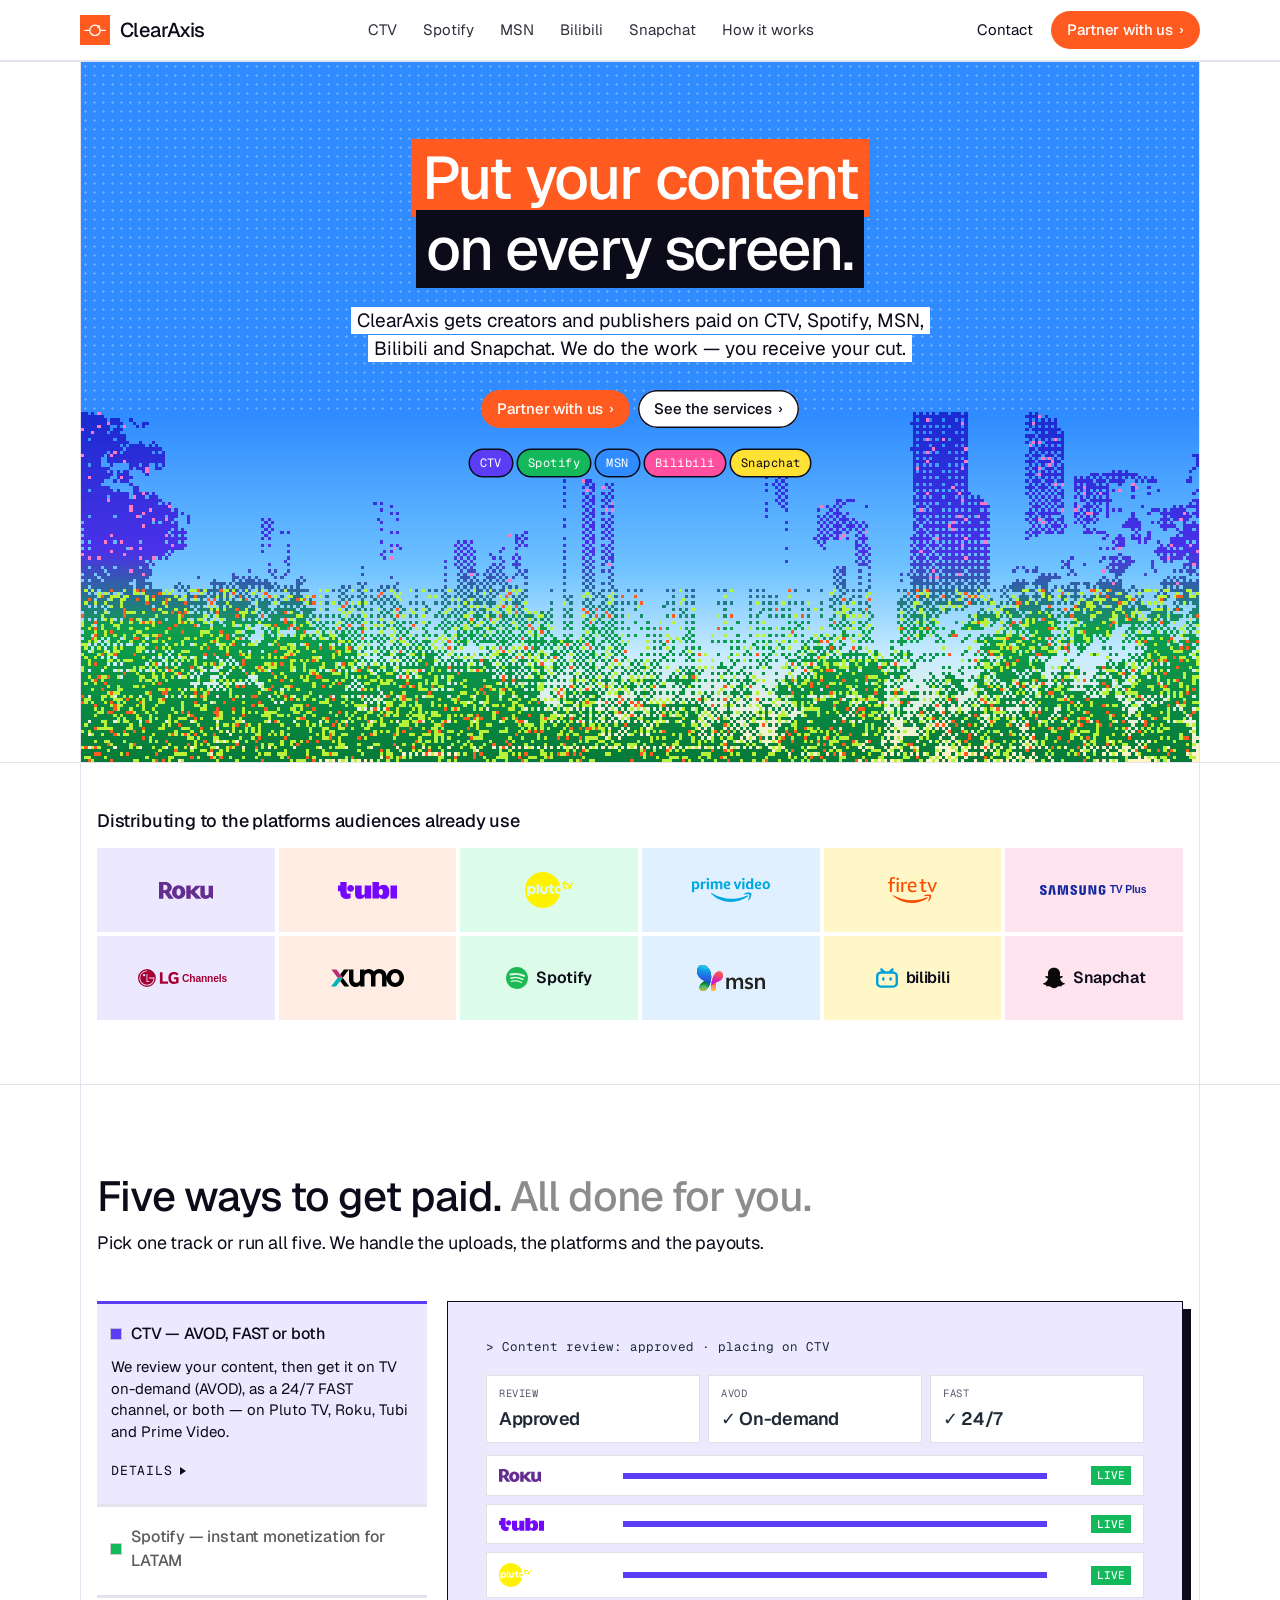
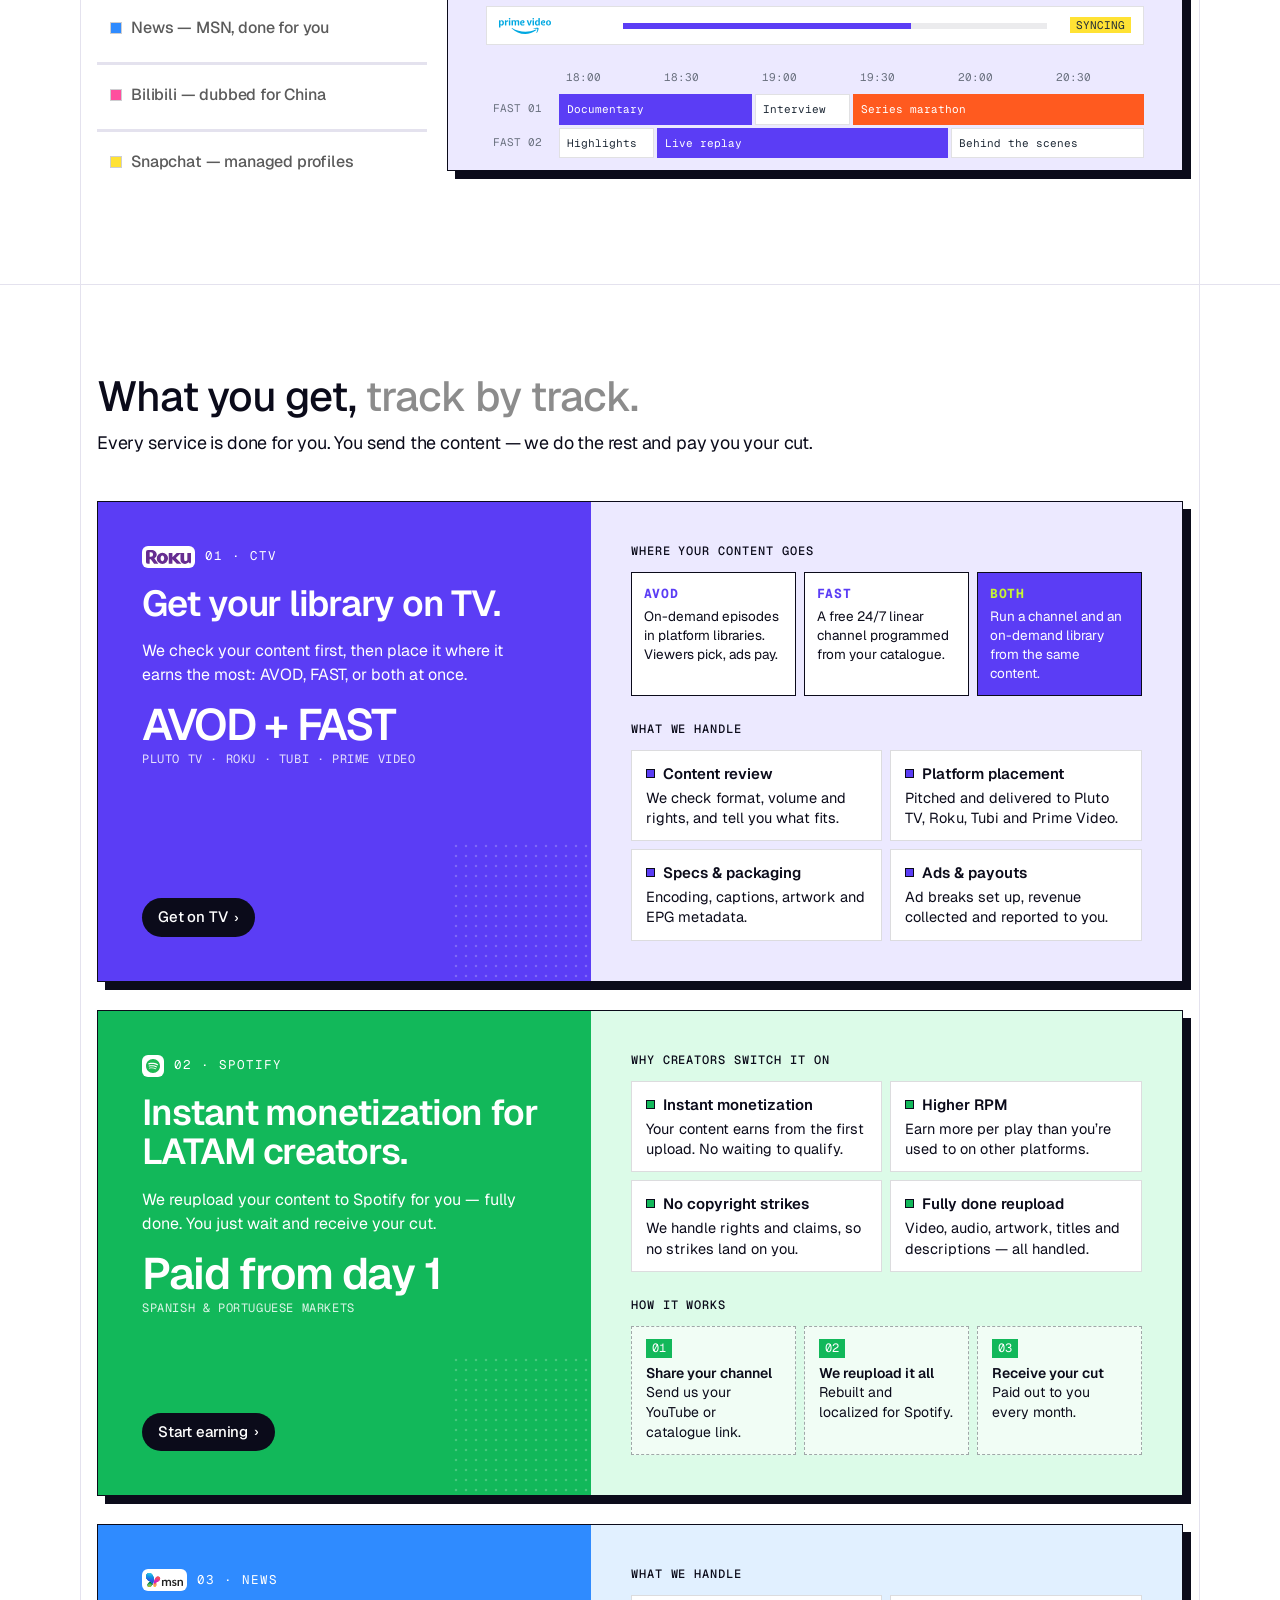
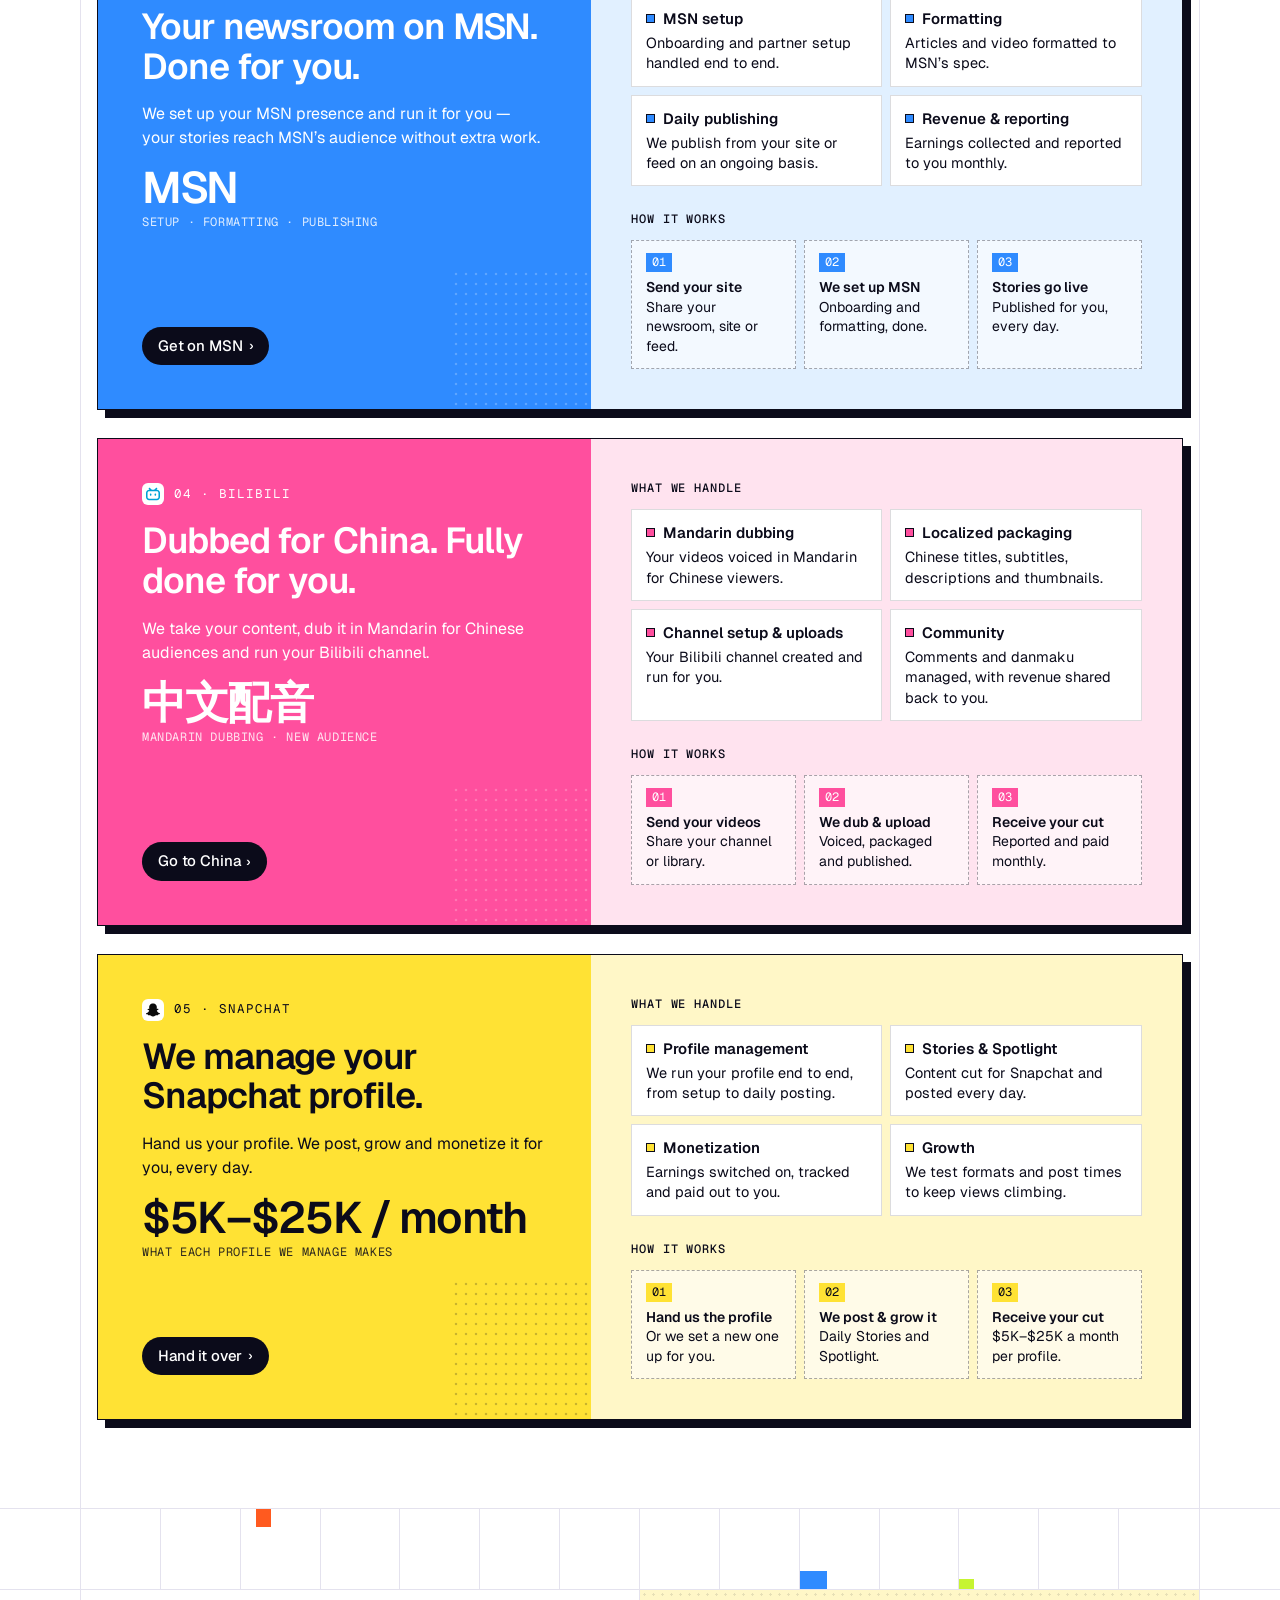
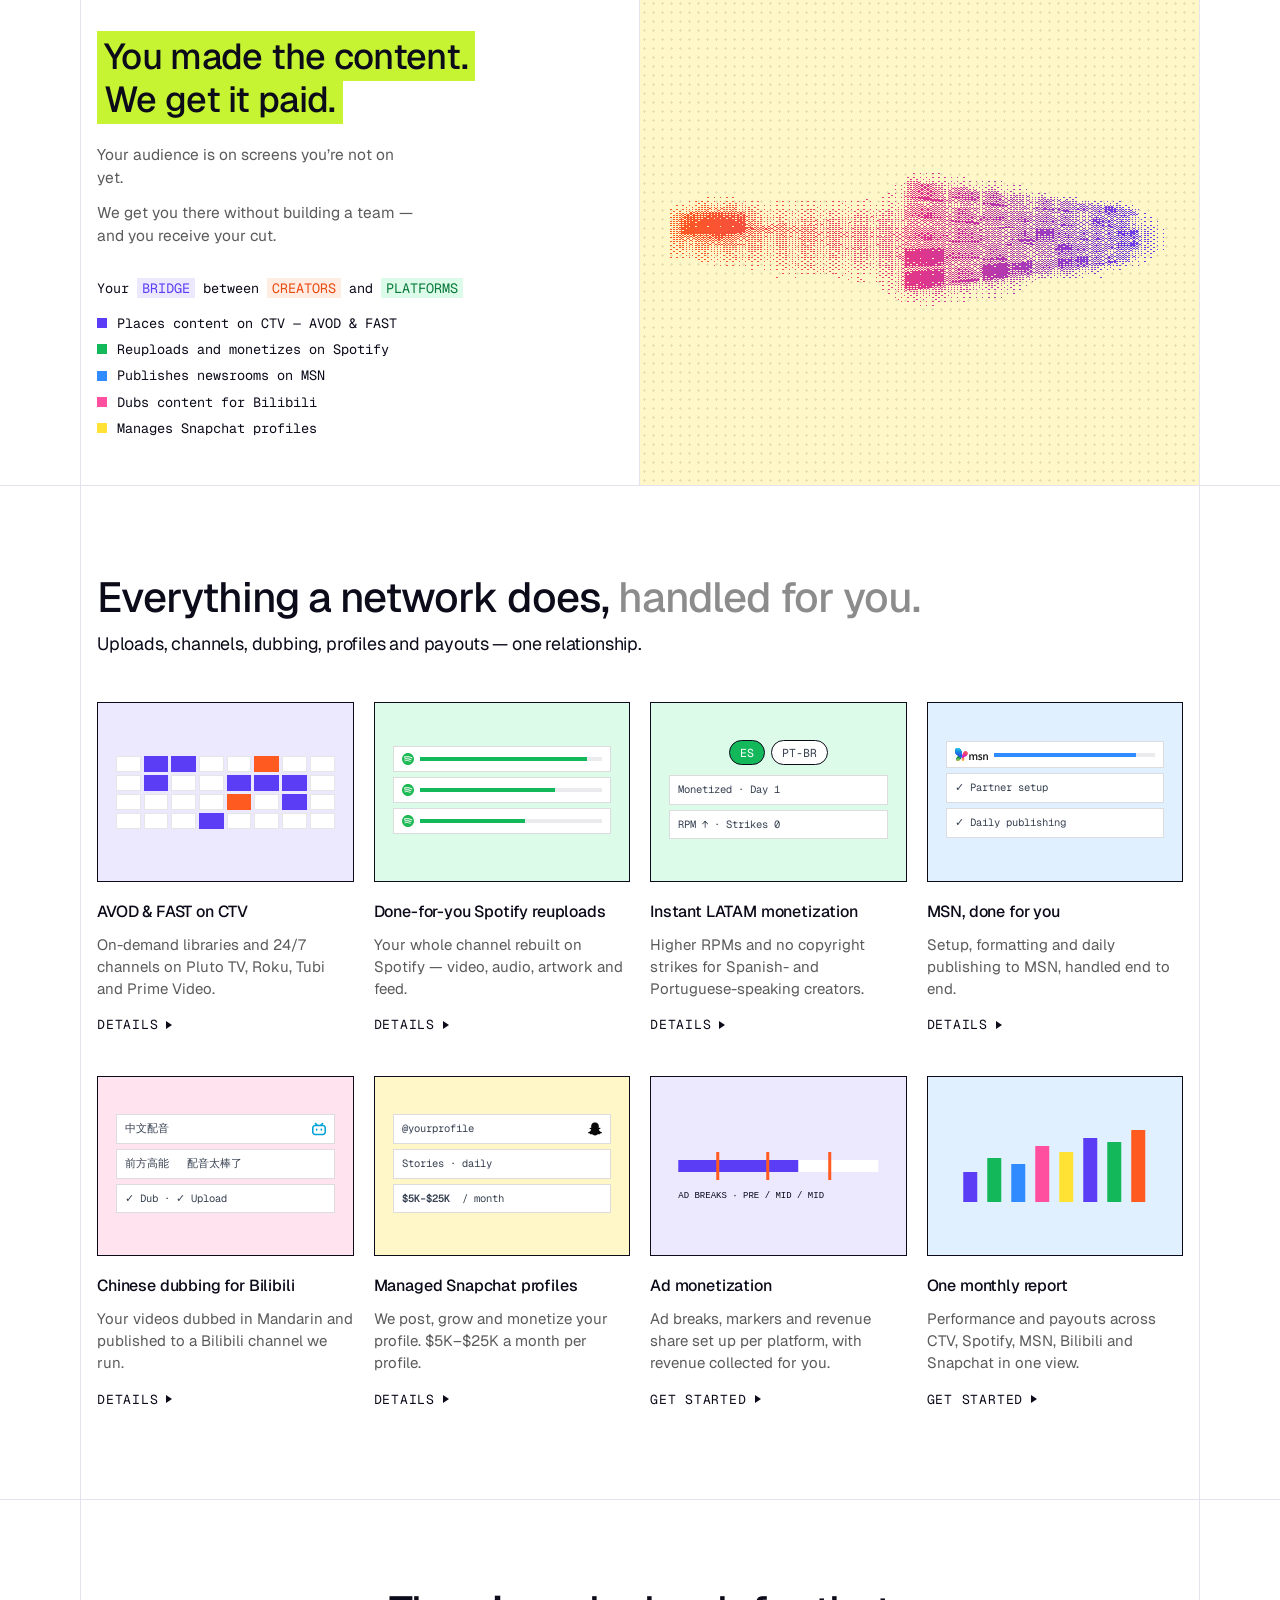
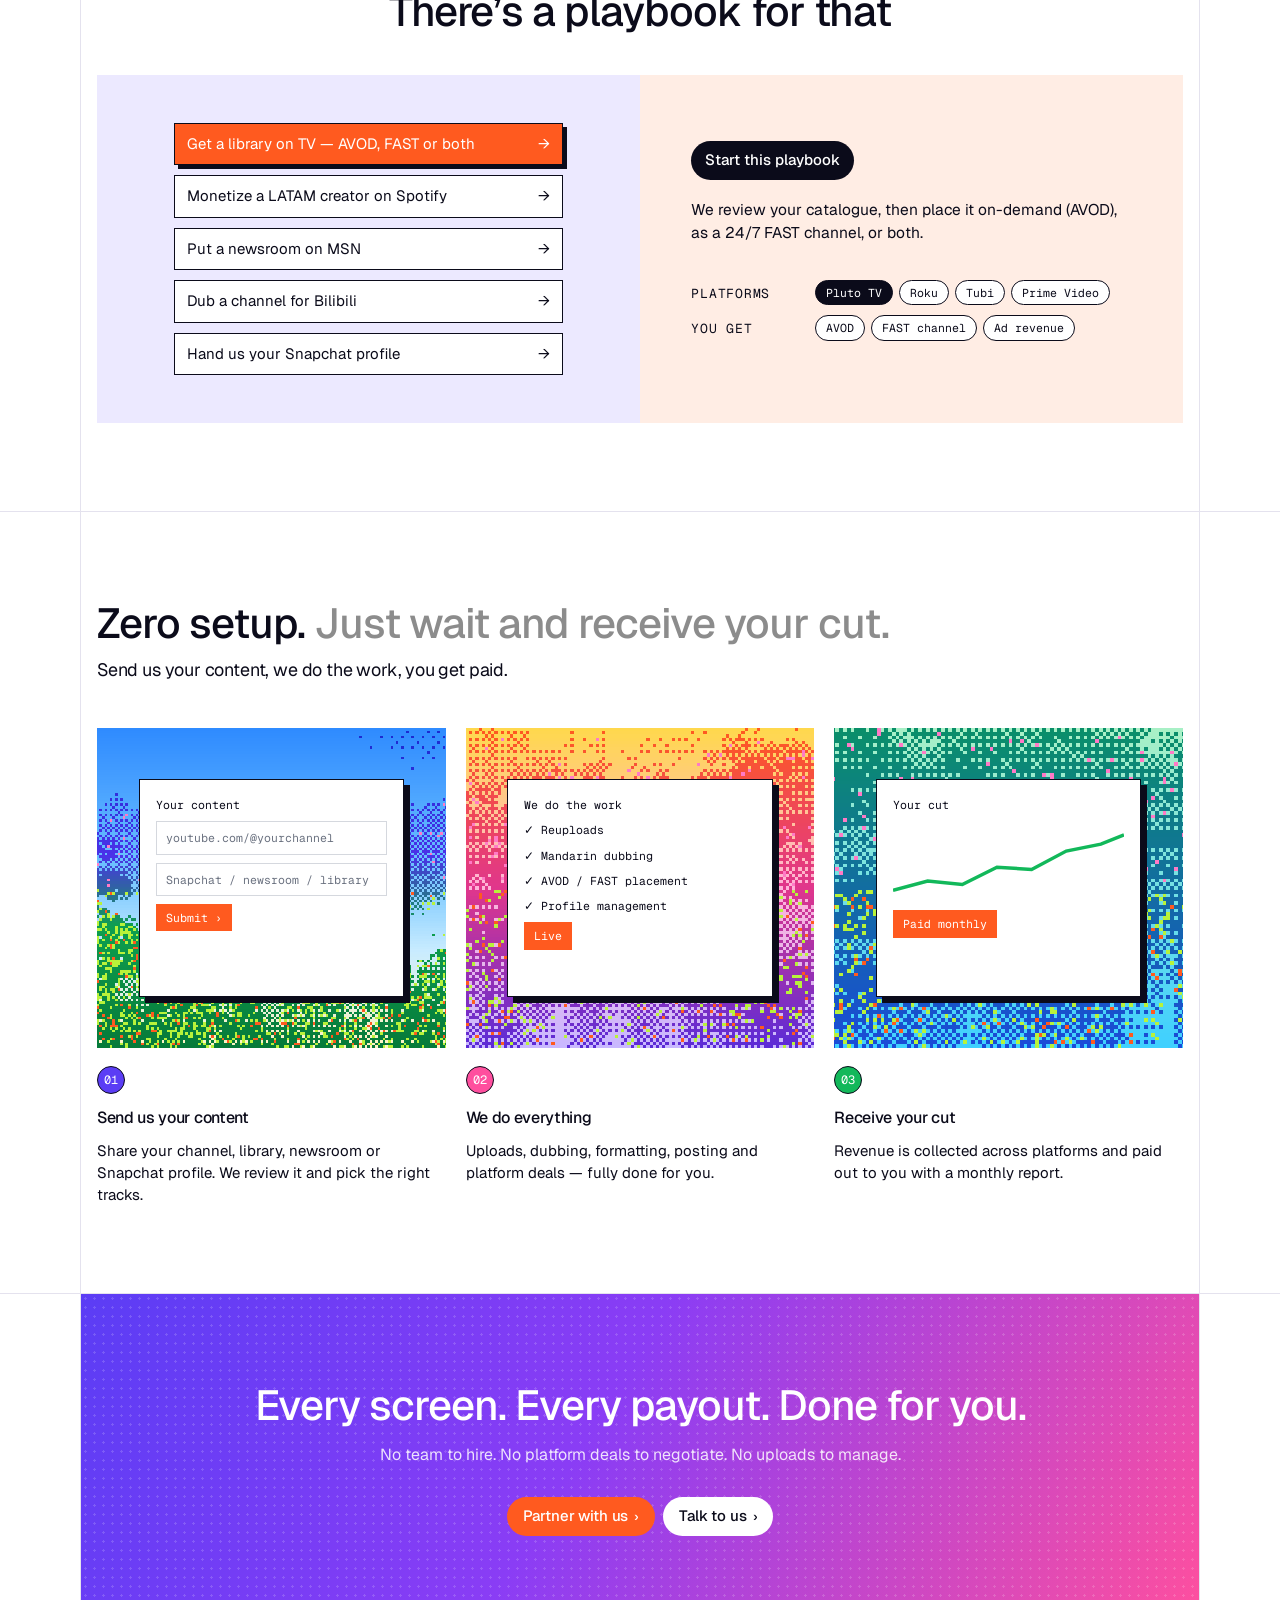
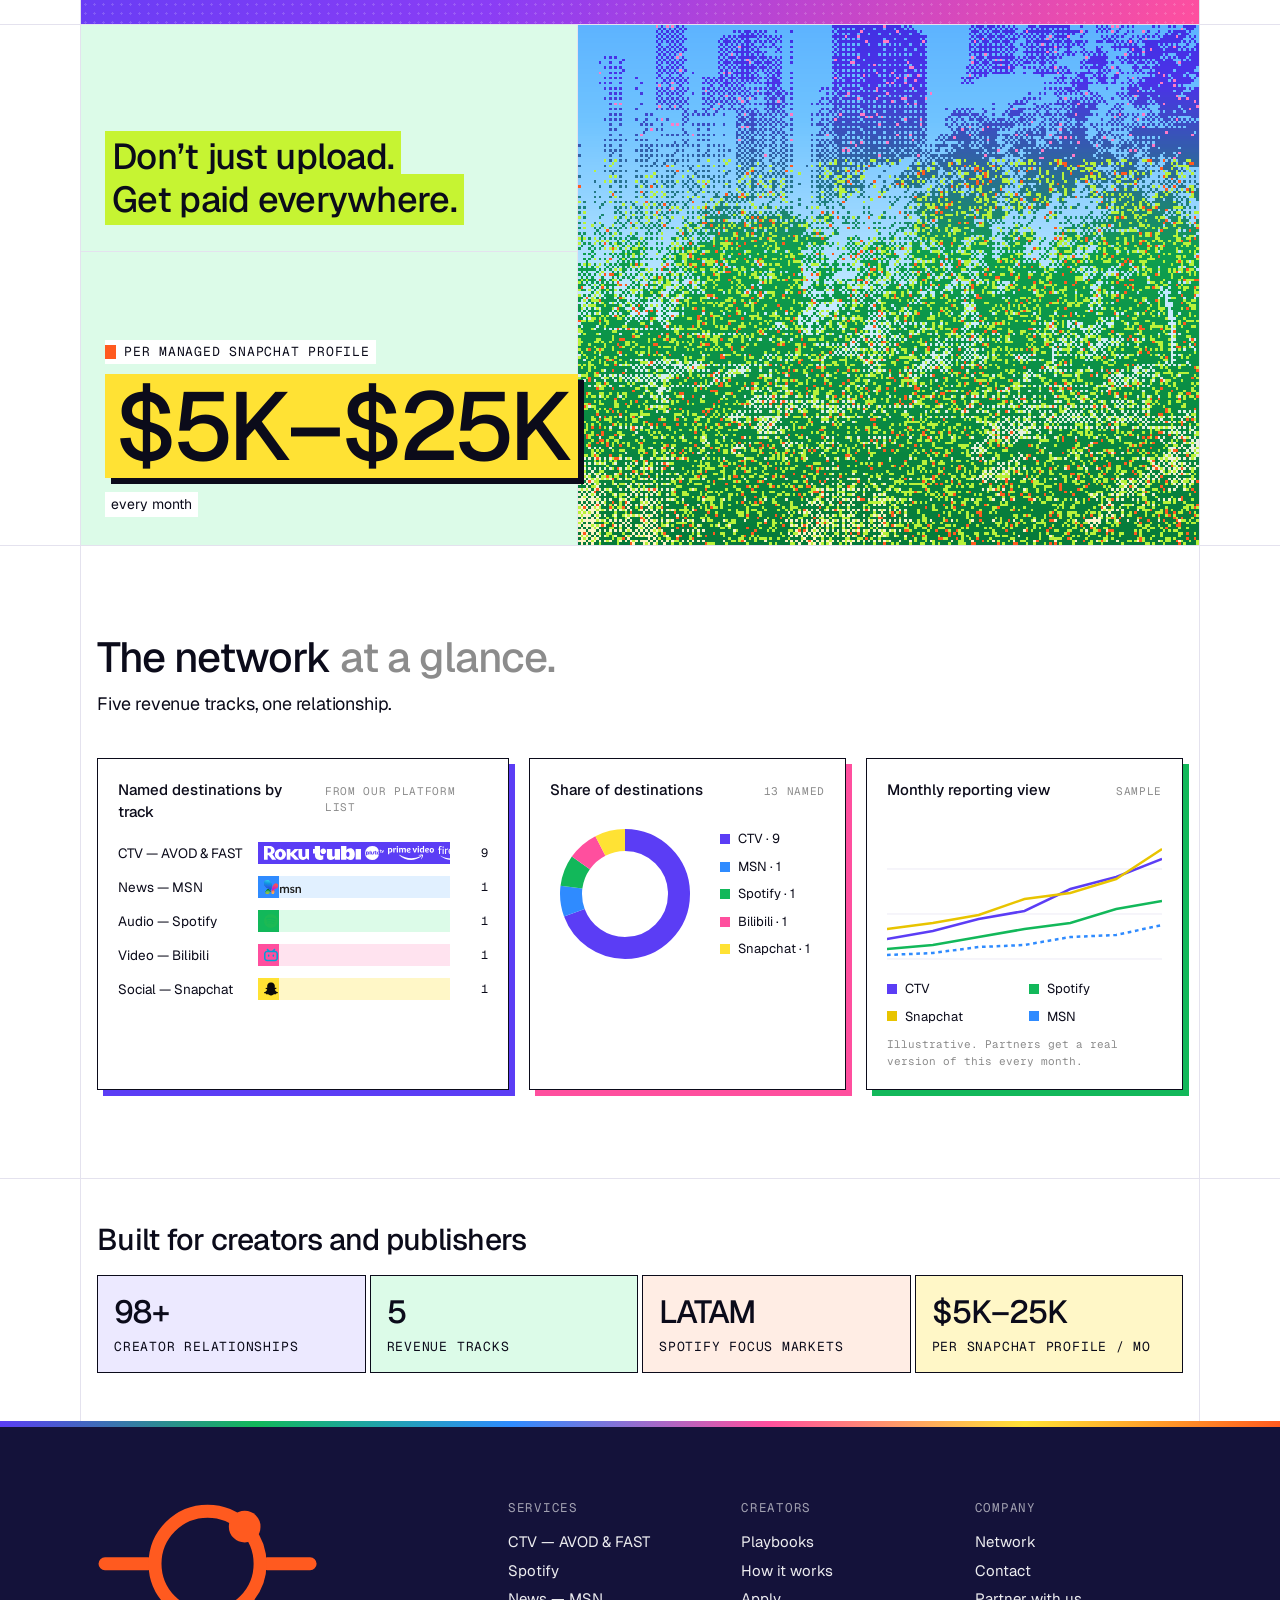
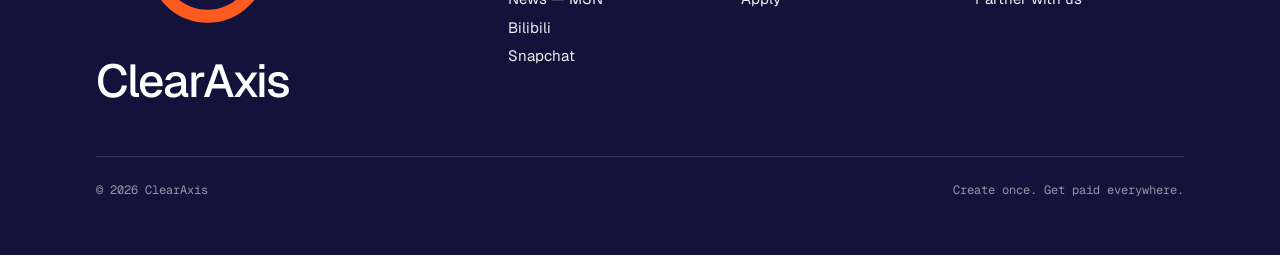
==== commit af7b41fa: "Colourful redesign, detailed service tracks, add Snapchat - New bright palette (orange, sky, violet," ====
--- a/index.html
+++ b/index.html
@@ -4,14 +4,14 @@
   <meta charset="utf-8">
   <meta name="viewport" content="width=device-width, initial-scale=1, viewport-fit=cover">
   <title>ClearAxis — Put your content on every screen</title>
-  <meta name="description" content="ClearAxis distributes creators and publishers across CTV (Pluto TV, Roku, Tubi, Prime Video), Spotify, news syndication and Bilibili.">
-  <meta name="theme-color" content="#ffffff">
+  <meta name="description" content="ClearAxis gets creators and publishers paid on CTV (AVOD &amp; FAST), Spotify, MSN, Bilibili and Snapchat &mdash; fully done for you.">
+  <meta name="theme-color" content="#2f8bff">
   <link rel="icon" href="assets/favicon.svg" type="image/svg+xml">
   <link rel="apple-touch-icon" href="apple-touch-icon.png">
   <meta property="og:type" content="website">
   <meta property="og:site_name" content="ClearAxis">
   <meta property="og:title" content="ClearAxis — Put your content on every screen">
-  <meta property="og:description" content="ClearAxis distributes creators and publishers across CTV (Pluto TV, Roku, Tubi, Prime Video), Spotify, news syndication and Bilibili.">
+  <meta property="og:description" content="ClearAxis gets creators and publishers paid on CTV (AVOD &amp; FAST), Spotify, MSN, Bilibili and Snapchat &mdash; fully done for you.">
   <meta property="og:url" content="https://clearaxis.org/">
   <meta property="og:image" content="https://clearaxis.org/assets/brand/og-image.png">
   <meta name="twitter:card" content="summary_large_image">
@@ -26,12 +26,12 @@
     <div class="nav__in">
       <a class="brand" href="#" aria-label="ClearAxis home"><span class="brand__sq"><svg viewBox="-31 -18 62 36" aria-hidden="true"><g fill="none" stroke="currentColor" stroke-width="3.6" stroke-linecap="round"><path d="M-28.5 0H-16.6M16.6 0H28.5"/><circle r="14.6"/></g><circle cx="10.32" cy="-10.32" r="4.4" fill="currentColor"/></svg></span>ClearAxis</a>
       <nav class="nav__links" aria-label="Primary">
-        <a href="#services" data-svc="0">CTV</a>
-        <a href="#services" data-svc="1">Spotify</a>
-        <a href="#services" data-svc="2">News</a>
-        <a href="#services" data-svc="3">Bilibili</a>
-        <a href="#playbooks">Playbooks</a>
-        <a href="#network">Network</a>
+        <a href="#ctv" data-svc="0">CTV</a>
+        <a href="#spotify" data-svc="1">Spotify</a>
+        <a href="#news" data-svc="2">MSN</a>
+        <a href="#bilibili" data-svc="3">Bilibili</a>
+        <a href="#snapchat" data-svc="4">Snapchat</a>
+        <a href="#how">How it works</a>
       </nav>
       <div class="nav__right">
         <a class="txt" href="contact.html">Contact</a>
@@ -41,12 +41,12 @@
     </div>
   </header>
   <div class="menu" id="menu" hidden>
-    <a href="#services" data-svc="0">CTV &amp; FAST</a>
-    <a href="#services" data-svc="1">Spotify podcasts</a>
-    <a href="#services" data-svc="2">News syndication</a>
-    <a href="#services" data-svc="3">Bilibili</a>
-    <a href="#playbooks">Playbooks</a>
-    <a href="#network">Network</a>
+    <a href="#ctv" data-svc="0">CTV &mdash; AVOD &amp; FAST</a>
+    <a href="#spotify" data-svc="1">Spotify &mdash; LATAM monetization</a>
+    <a href="#news" data-svc="2">News &mdash; MSN</a>
+    <a href="#bilibili" data-svc="3">Bilibili &mdash; Chinese dubbing</a>
+    <a href="#snapchat" data-svc="4">Snapchat &mdash; managed profiles</a>
+    <a href="#how">How it works</a>
     <a class="pill" href="contact.html">Partner with us <span class="chev" aria-hidden="true">&rsaquo;</span></a>
   </div>
 
@@ -57,13 +57,16 @@
         <div class="hero">
           <div class="hero__copy">
             <h1><span class="hl">Put your content</span><br><span class="hl">on every screen.</span></h1>
-            <p class="hero__sub"><span>ClearAxis distributes creators and publishers across CTV, Spotify, news syndication and Bilibili.</span></p>
+            <p class="hero__sub"><span>ClearAxis gets creators and publishers paid on CTV, Spotify, MSN, Bilibili and Snapchat. We do the work &mdash; you receive your cut.</span></p>
             <div class="hero__cta">
               <a class="pill" href="contact.html">Partner with us <span class="chev" aria-hidden="true">&rsaquo;</span></a>
-              <a class="pill pill--soft" href="#network">See the network <span class="chev" aria-hidden="true">&rsaquo;</span></a>
-            </div>
-          </div>
-          <img class="hero__art pixel" src="assets/art/skyline.png" alt="" width="360" height="165">
+              <a class="pill pill--soft" href="#tracks">See the services <span class="chev" aria-hidden="true">&rsaquo;</span></a>
+            </div>
+            <div class="hero__badges" aria-label="Services">
+              <span class="c-ctv">CTV</span><span class="c-spot">Spotify</span><span class="c-news">MSN</span><span class="c-bili">Bilibili</span><span class="c-snap">Snapchat</span>
+            </div>
+          </div>
+          <img class="hero__art pixel" src="assets/art/skyline-color.png" alt="" width="360" height="109">
         </div>
       </div>
     </section>
@@ -73,18 +76,18 @@
       <div class="frame pad-x" style="padding-top:44px;padding-bottom:64px">
         <h2 class="logos__title" id="logos-title">Distributing to the platforms audiences already use</h2>
         <ul class="logos">
-        <li class="logo-tile" style="--h:17px"><img src="assets/logos/roku.svg" alt="Roku" style="--h:17px"></li>
-        <li class="logo-tile" style="--h:17px"><img src="assets/logos/tubi.svg" alt="Tubi" style="--h:17px"></li>
-        <li class="logo-tile" style="--h:36px"><img src="assets/logos/pluto-tv.svg" alt="Pluto TV" style="--h:36px"></li>
-        <li class="logo-tile" style="--h:24px"><img src="assets/logos/prime-video.svg" alt="Prime Video" style="--h:24px"></li>
-        <li class="logo-tile" style="--h:26px"><img src="assets/logos/fire-tv.svg" alt="Amazon Fire TV" style="--h:26px"></li>
-        <li class="logo-tile" style="--h:12px"><img src="assets/logos/samsung-tv-plus.svg" alt="Samsung TV Plus" style="--h:12px"></li>
-        <li class="logo-tile" style="--h:22px"><span><img src="assets/logos/spotify.svg" alt="">Spotify</span></li>
-        <li class="logo-tile" style="--h:26px"><img src="assets/logos/msn.svg" alt="MSN" style="--h:26px"></li>
-        <li class="logo-tile" style="--h:20px"><span><img src="assets/logos/yahoo.svg" alt="">Yahoo</span></li>
-        <li class="logo-tile" style="--h:20px"><span><img src="assets/logos/google-news.svg" alt="">Google News</span></li>
-        <li class="logo-tile" style="--h:20px"><span><img src="assets/logos/apple-news.svg" alt="">Apple News</span></li>
-        <li class="logo-tile" style="--h:22px"><span><img src="assets/logos/bilibili.svg" alt="">bilibili</span></li>
+        <li class="logo-tile"><img src="assets/logos/roku.svg" alt="Roku" style="--h:17px"></li>
+        <li class="logo-tile"><img src="assets/logos/tubi.svg" alt="Tubi" style="--h:17px"></li>
+        <li class="logo-tile"><img src="assets/logos/pluto-tv.svg" alt="Pluto TV" style="--h:36px"></li>
+        <li class="logo-tile"><img src="assets/logos/prime-video.svg" alt="Prime Video" style="--h:24px"></li>
+        <li class="logo-tile"><img src="assets/logos/fire-tv.svg" alt="Amazon Fire TV" style="--h:26px"></li>
+        <li class="logo-tile"><img src="assets/logos/samsung-tv-plus.svg" alt="Samsung TV Plus" style="--h:12px"></li>
+        <li class="logo-tile"><img src="assets/logos/lg-channels.svg" alt="LG Channels" style="--h:18px"></li>
+        <li class="logo-tile"><img src="assets/logos/xumo.svg" alt="Xumo" style="--h:18px"></li>
+        <li class="logo-tile"><span><img src="assets/logos/spotify.svg" alt="">Spotify</span></li>
+        <li class="logo-tile"><img src="assets/logos/msn.svg" alt="MSN" style="--h:26px"></li>
+        <li class="logo-tile"><span><img src="assets/logos/bilibili.svg" alt="">bilibili</span></li>
+        <li class="logo-tile"><span><img src="assets/logos/snapchat.svg" alt="">Snapchat</span></li>
         </ul>
       </div>
     </section>
@@ -92,83 +95,265 @@
     <!-- Services -->
     <section class="band" id="services" aria-labelledby="svc-title">
       <div class="frame pad">
-        <h2 class="h2" id="svc-title">See what <span class="dim">ClearAxis does</span> on every screen.</h2>
-        <p class="sub">From a creator&rsquo;s channel to a publisher&rsquo;s newsroom, we get content live where audiences watch, listen and read.</p>
+        <h2 class="h2" id="svc-title">Five ways to get paid. <span class="dim">All done for you.</span></h2>
+        <p class="sub">Pick one track or run all five. We handle the uploads, the platforms and the payouts.</p>
         <div class="svc">
           <ul class="svc__list" role="tablist" aria-label="Services">
-            <li class="is-on" data-svc-item="0" tabindex="0" role="tab" aria-selected="true">
-              <h3>CTV &amp; FAST distribution</h3>
-              <p>Your library becomes linear channels and on-demand collections on Pluto TV, Roku, Tubi and Amazon Prime Video.</p>
-              <a class="link-caps" href="contact.html">Get started</a>
+            <li class="c-ctv is-on" data-svc-item="0" tabindex="0" role="tab" aria-selected="true">
+              <h3>CTV &mdash; AVOD, FAST or both</h3>
+              <p>We review your content, then get it on TV on-demand (AVOD), as a 24/7 FAST channel, or both &mdash; on Pluto TV, Roku, Tubi and Prime Video.</p>
+              <a class="link-caps" href="#ctv">Details</a>
             </li>
-            <li data-svc-item="1" tabindex="0" role="tab" aria-selected="false">
-              <h3>Spotify podcasts &mdash; LATAM first</h3>
-              <p>We onboard creators to Spotify as video and audio podcasts, with Spanish and Portuguese markets as our focus.</p>
-              <a class="link-caps" href="contact.html">Get started</a>
+            <li class="c-spot" data-svc-item="1" tabindex="0" role="tab" aria-selected="false">
+              <h3>Spotify &mdash; instant monetization for LATAM</h3>
+              <p>We reupload your content to Spotify for you. Monetized from day one, higher RPMs, no copyright strikes. Just wait and receive your cut.</p>
+              <a class="link-caps" href="#spotify">Details</a>
             </li>
-            <li data-svc-item="2" tabindex="0" role="tab" aria-selected="false">
-              <h3>News syndication</h3>
-              <p>Publishers plug their newsroom into MSN and the major syndication platforms through one feed.</p>
-              <a class="link-caps" href="contact.html">Get started</a>
+            <li class="c-news" data-svc-item="2" tabindex="0" role="tab" aria-selected="false">
+              <h3>News &mdash; MSN, done for you</h3>
+              <p>We get your stories onto MSN and run it end to end &mdash; setup, formatting and publishing.</p>
+              <a class="link-caps" href="#news">Details</a>
             </li>
-            <li data-svc-item="3" tabindex="0" role="tab" aria-selected="false">
-              <h3>Bilibili onboarding</h3>
-              <p>Selected creators launch on Bilibili with Chinese subtitles, packaging and community setup handled.</p>
-              <a class="link-caps" href="contact.html">Get started</a>
+            <li class="c-bili" data-svc-item="3" tabindex="0" role="tab" aria-selected="false">
+              <h3>Bilibili &mdash; dubbed for China</h3>
+              <p>We take your content, dub it in Mandarin for Chinese audiences and run your Bilibili channel. Fully done for you.</p>
+              <a class="link-caps" href="#bilibili">Details</a>
+            </li>
+            <li class="c-snap" data-svc-item="4" tabindex="0" role="tab" aria-selected="false">
+              <h3>Snapchat &mdash; managed profiles</h3>
+              <p>We manage your Snapchat profile end to end. Each profile we run makes $5K&ndash;$25K a month.</p>
+              <a class="link-caps" href="#snapchat">Details</a>
             </li>
           </ul>
-          <div class="svc__panel" aria-live="polite">
-          <div class="mock is-on" data-mock="0">
-            <p class="mock__title">&gt; Delivering &ldquo;Channel lineup &mdash; Week 42&rdquo;</p>
+          <div class="svc__panel" aria-live="polite" data-on="0">
+          <div class="mock is-on c-ctv" data-mock="0">
+            <p class="mock__title">&gt; Content review: approved &middot; placing on CTV</p>
+            <div class="kpis"><div><span>Review</span><b>Approved</b></div><div><span>AVOD</span><b>&#10003; On-demand</b></div><div><span>FAST</span><b>&#10003; 24/7</b></div></div>
             <div class="mock__row"><img src="assets/logos/roku.svg" alt="" style="height:13px"><span class="bar"><i style="--to:100%;--d:0s"></i></span><span class="state"><b>LIVE</b></span></div>
             <div class="mock__row"><img src="assets/logos/tubi.svg" alt="" style="height:13px"><span class="bar"><i style="--to:100%;--d:0.25s"></i></span><span class="state"><b>LIVE</b></span></div>
             <div class="mock__row"><img src="assets/logos/pluto-tv.svg" alt="" style="height:24px"><span class="bar"><i style="--to:100%;--d:0.5s"></i></span><span class="state"><b>LIVE</b></span></div>
             <div class="mock__row"><img src="assets/logos/prime-video.svg" alt="" style="height:16px"><span class="bar"><i style="--to:68%;--d:0.75s"></i></span><span class="state"><s>SYNCING</s></span></div>
             <div class="epg" aria-hidden="true">
               <div class="t"></div><div class="t">18:00</div><div class="t">18:30</div><div class="t">19:00</div><div class="t">19:30</div><div class="t">20:00</div><div class="t">20:30</div>
-              <div class="t">CH 01</div><div class="x2 dark">Documentary</div><div>Interview</div><div class="x3">Series marathon</div>
-              <div class="t">CH 02</div><div>Highlights</div><div class="x3 dark">Live replay</div><div class="x2">Behind the scenes</div>
-              <div class="t">CH 03</div><div class="x2">Travel</div><div class="x2">Food</div><div class="x2 dark">Top 10</div>
-            </div>
-          </div>
-          <div class="mock" data-mock="1">
-            <p class="mock__title">&gt; Onboarding creator to Spotify &middot; LATAM</p>
+              <div class="t">FAST 01</div><div class="x2 dark">Documentary</div><div>Interview</div><div class="x3 hot">Series marathon</div>
+              <div class="t">FAST 02</div><div>Highlights</div><div class="x3 dark">Live replay</div><div class="x2">Behind the scenes</div>
+            </div>
+          </div>
+          <div class="mock c-spot" data-mock="1">
+            <p class="mock__title">&gt; Reuploading to Spotify &middot; LATAM</p>
+            <div class="kpis"><div><span>Monetized</span><b>Day 1</b></div><div><span>RPM</span><b>&uarr; Higher</b></div><div><span>Strikes</span><b>0</b></div></div>
             <div class="ep"><span class="ep__art"><img src="assets/logos/spotify.svg" alt="" style="filter:brightness(0) invert(1)"></span>
-              <span><b>Episodio 01</b><span class="wave"><i style="height:53%"></i><i style="height:70%"></i><i style="height:41%"></i><i style="height:58%"></i><i style="height:98%"></i><i style="height:76%"></i><i style="height:28%"></i><i style="height:79%"></i><i style="height:75%"></i><i style="height:34%"></i><i style="height:38%"></i><i style="height:41%"></i><i style="height:27%"></i><i style="height:20%"></i><i style="height:20%"></i><i style="height:21%"></i><i style="height:21%"></i><i style="height:28%"></i><i style="height:46%"></i><i style="height:46%"></i><i style="height:27%"></i><i style="height:75%"></i><i style="height:87%"></i><i style="height:42%"></i><i style="height:65%"></i><i style="height:96%"></i><i style="height:66%"></i><i style="height:29%"></i><i style="height:61%"></i><i style="height:51%"></i></span></span><span class="chip is-dark">ES</span></div>
+              <span><b>Episodio 01</b><span class="wave"><i style="height:53%"></i><i style="height:70%"></i><i style="height:41%"></i><i style="height:58%"></i><i style="height:98%"></i><i style="height:76%"></i><i style="height:28%"></i><i style="height:79%"></i><i style="height:75%"></i><i style="height:34%"></i><i style="height:38%"></i><i style="height:41%"></i><i style="height:27%"></i><i style="height:20%"></i><i style="height:20%"></i><i style="height:21%"></i><i style="height:21%"></i><i style="height:28%"></i><i style="height:46%"></i><i style="height:46%"></i><i style="height:27%"></i><i style="height:75%"></i><i style="height:87%"></i><i style="height:42%"></i><i style="height:65%"></i><i style="height:96%"></i><i style="height:66%"></i><i style="height:29%"></i><i style="height:61%"></i><i style="height:51%"></i></span></span><span class="chip is-c">ES</span></div>
             <div class="ep"><span class="ep__art"><img src="assets/logos/spotify.svg" alt="" style="filter:brightness(0) invert(1)"></span>
               <span><b>Episodio 02</b><span class="wave"><i style="height:56%"></i><i style="height:32%"></i><i style="height:59%"></i><i style="height:93%"></i><i style="height:69%"></i><i style="height:37%"></i><i style="height:88%"></i><i style="height:82%"></i><i style="height:33%"></i><i style="height:49%"></i><i style="height:53%"></i><i style="height:33%"></i><i style="height:22%"></i><i style="height:23%"></i><i style="height:20%"></i><i style="height:20%"></i><i style="height:24%"></i><i style="height:35%"></i><i style="height:36%"></i><i style="height:29%"></i><i style="height:67%"></i><i style="height:76%"></i><i style="height:33%"></i><i style="height:71%"></i><i style="height:99%"></i><i style="height:65%"></i><i style="height:38%"></i><i style="height:74%"></i><i style="height:61%"></i><i style="height:25%"></i></span></span><span class="chip">PT-BR</span></div>
-            <div class="ep"><span class="ep__art"><img src="assets/logos/spotify.svg" alt="" style="filter:brightness(0) invert(1)"></span>
-              <span><b>Episodio 03</b><span class="wave"><i style="height:25%"></i><i style="height:56%"></i><i style="height:84%"></i><i style="height:60%"></i><i style="height:44%"></i><i style="height:94%"></i><i style="height:85%"></i><i style="height:28%"></i><i style="height:61%"></i><i style="height:66%"></i><i style="height:38%"></i><i style="height:26%"></i><i style="height:30%"></i><i style="height:22%"></i><i style="height:20%"></i><i style="height:20%"></i><i style="height:26%"></i><i style="height:27%"></i><i style="height:29%"></i><i style="height:57%"></i><i style="height:63%"></i><i style="height:25%"></i><i style="height:72%"></i><i style="height:97%"></i><i style="height:60%"></i><i style="height:47%"></i><i style="height:86%"></i><i style="height:69%"></i><i style="height:23%"></i><i style="height:45%"></i></span></span><span class="chip">ES</span></div>
             <div class="chart">
-              <div class="caption"><span>Weekly listens</span><span>Sample view</span></div>
+              <div class="caption"><span>Your cut, month by month</span><span>Sample view</span></div>
               <svg viewBox="0 0 400 110" preserveAspectRatio="none" aria-hidden="true">
-                <path d="M0 100 H400" stroke="#e3e6eb"/><path d="M0 55 H400" stroke="#eef0f3"/>
-                <path class="draw" d="M0 96 C40 94 60 88 90 84 S150 74 180 66 S240 60 270 44 S330 30 360 22 S390 14 400 10" fill="none" stroke="#0a0a0a" stroke-width="2"/>
+                <path d="M0 100 H400" stroke="#cfeedd"/><path d="M0 55 H400" stroke="#e3f7eb"/>
+                <path class="draw" d="M0 96 C40 94 60 88 90 84 S150 74 180 66 S240 60 270 44 S330 30 360 22 S390 14 400 10" fill="none" stroke="#12b85a" stroke-width="3"/>
               </svg>
             </div>
           </div>
-          <div class="mock" data-mock="2">
-            <p class="mock__title">&gt; Syndicating from newsroom feed</p>
-            <div class="article"><span>FEED ITEM 0412</span><b>City council approves new transit plan</b><span>Article &middot; 640 words &middot; 1 video</span></div>
-            <div class="syn"><div style="--d:0.5s"><img src="assets/logos/msn.svg" alt="" style="height:18px"></div><div style="--d:0.75s"><img src="assets/logos/yahoo.svg" alt="" style="height:16px"></div><div style="--d:1.0s"><img src="assets/logos/google-news.svg" alt="" style="height:18px"></div><div style="--d:1.25s"><img src="assets/logos/apple-news.svg" alt="" style="height:18px"></div></div>
+          <div class="mock c-news" data-mock="2">
+            <p class="mock__title">&gt; Publishing to MSN &middot; done for you</p>
+            <div class="article"><span>STORY 0412</span><b>City council approves new transit plan</b><span>Article &middot; 640 words &middot; 1 video</span></div>
+            <div style="margin-top:12px">
+              <div class="mock__row"><img src="assets/logos/msn.svg" alt="" style="height:16px"><span class="bar"><i style="--to:100%;--d:0.2s"></i></span><span class="state"><b>LIVE</b></span></div>
+              <div class="mock__row"><span>Partner setup</span><span class="bar"><i style="--to:100%;--d:0.4s"></i></span><span class="state"><b>DONE</b></span></div>
+              <div class="mock__row"><span>Formatting</span><span class="bar"><i style="--to:100%;--d:0.6s"></i></span><span class="state"><b>DONE</b></span></div>
+            </div>
             <div class="chart">
-              <div class="caption"><span>Stories delivered per day</span><span>Sample view</span></div>
-              <div class="bars"><span style="--h:62%;--d:0.2s"></span><span style="--h:84%;--d:0.32s"></span><span style="--h:48%;--d:0.44s"></span><span style="--h:70%;--d:0.56s"></span><span style="--h:92%;--d:0.6799999999999999s"></span><span style="--h:56%;--d:0.8s"></span><span style="--h:76%;--d:0.9199999999999999s"></span><span style="--h:88%;--d:1.04s"></span></div>
-            </div>
-          </div>
-          <div class="mock" data-mock="3">
-            <p class="mock__title">&gt; Publishing to Bilibili &middot; 中文字幕</p>
+              <div class="caption"><span>Stories published per day</span><span>Sample view</span></div>
+              <div class="bars"><span style="--h:62%;--d:0.2s"></span><span style="--h:84%;--d:0.32s"></span><span style="--h:48%;--d:0.44s"></span><span style="--h:70%;--d:0.56s"></span><span style="--h:92%;--d:0.68s"></span><span style="--h:56%;--d:0.8s"></span><span style="--h:76%;--d:0.92s"></span><span style="--h:88%;--d:1.04s"></span></div>
+            </div>
+          </div>
+          <div class="mock c-bili" data-mock="3">
+            <p class="mock__title">&gt; Dubbing for Bilibili &middot; 中文配音</p>
             <div class="player">
-              <img class="player__art pixel" src="assets/art/skyline.png" alt="">
-              <span class="danmaku" style="top:18px;--d:0s;--s:7s">来了来了</span><span class="danmaku" style="top:46px;--d:1.2s;--s:8s">字幕组辛苦了</span><span class="danmaku" style="top:74px;--d:2.6s;--s:6.5s">太好看了</span><span class="danmaku" style="top:102px;--d:0.6s;--s:9s">前方高能</span><span class="danmaku" style="top:130px;--d:3.4s;--s:7.5s">哈哈哈哈</span>
+              <img class="player__art pixel" src="assets/art/skyline-color.png" alt="">
+              <span class="danmaku" style="top:18px;--d:0s;--s:7s">来了来了</span><span class="danmaku" style="top:46px;--d:1.2s;--s:8s">配音太棒了</span><span class="danmaku" style="top:74px;--d:2.6s;--s:6.5s">太好看了</span><span class="danmaku" style="top:102px;--d:0.6s;--s:9s">前方高能</span><span class="danmaku" style="top:130px;--d:3.4s;--s:7.5s">哈哈哈哈</span>
               <div class="player__bar"><img src="assets/logos/bilibili.svg" alt="">bilibili &middot; 00:42 / 12:08</div>
             </div>
             <div style="margin-top:12px">
-              <div class="mock__row"><span>Subtitles ZH</span><span class="bar"><i style="--to:100%"></i></span><span class="state"><b>DONE</b></span></div>
-              <div class="mock__row"><span>Upload</span><span class="bar"><i style="--to:100%;--d:.4s"></i></span><span class="state"><b>LIVE</b></span></div>
-            </div>
-          </div>
-          </div>
+              <div class="mock__row"><span>Mandarin dub</span><span class="bar"><i style="--to:100%"></i></span><span class="state"><b>DONE</b></span></div>
+              <div class="mock__row"><span>Titles &amp; subs</span><span class="bar"><i style="--to:100%;--d:.3s"></i></span><span class="state"><b>DONE</b></span></div>
+              <div class="mock__row"><span>Upload</span><span class="bar"><i style="--to:100%;--d:.6s"></i></span><span class="state"><b>LIVE</b></span></div>
+            </div>
+          </div>
+          <div class="mock c-snap" data-mock="4">
+            <p class="mock__title">&gt; Managing Snapchat profiles</p>
+            <div class="snap">
+              <div class="phone" aria-hidden="true">
+                <div class="phone__top"><img src="assets/logos/snapchat.svg" alt=""><b>@yourprofile</b></div>
+                <div class="phone__story"><span><i></i></span><img class="pixel" src="assets/art/towers-color.png" alt=""></div>
+                <div class="phone__cta">Subscribe</div>
+              </div>
+              <div>
+                <div class="kpis" style="grid-template-columns:1fr 1fr"><div><span>Per profile</span><b>$5K&ndash;$25K</b></div><div><span>Paid</span><b>Monthly</b></div></div>
+                <div class="mock__row"><span>Stories</span><span class="bar"><i style="--to:100%;--c:var(--ink)"></i></span><span class="state"><b>DAILY</b></span></div>
+                <div class="mock__row"><span>Spotlight</span><span class="bar"><i style="--to:100%;--d:.3s;--c:var(--ink)"></i></span><span class="state"><b>DAILY</b></span></div>
+                <div class="mock__row"><span>Monetization</span><span class="bar"><i style="--to:100%;--d:.6s;--c:var(--ink)"></i></span><span class="state"><b>ON</b></span></div>
+                <div class="mock__row"><span>Growth</span><span class="bar"><i style="--to:82%;--d:.9s;--c:var(--ink)"></i></span><span class="state"><s>RUNNING</s></span></div>
+              </div>
+            </div>
+          </div>
+          </div>
+        </div>
+      </div>
+    </section>
+
+    <!-- Service deep dives -->
+    <section class="band" id="tracks" aria-labelledby="tracks-title">
+      <div class="frame pad">
+        <h2 class="h2" id="tracks-title">What you get, <span class="dim">track by track.</span></h2>
+        <p class="sub">Every service is done for you. You send the content &mdash; we do the rest and pay you your cut.</p>
+        <div class="lanes">
+
+          <article class="lane c-ctv" id="ctv">
+            <div class="lane__lead">
+              <span class="lane__kick"><img src="assets/logos/roku.svg" alt="">01 &middot; CTV</span>
+              <h3>Get your library on TV.</h3>
+              <p>We check your content first, then place it where it earns the most: AVOD, FAST, or both at once.</p>
+              <div class="lane__big">AVOD + FAST<small>Pluto TV &middot; Roku &middot; Tubi &middot; Prime Video</small></div>
+              <a class="pill" href="contact.html?interest=ctv">Get on TV <span class="chev" aria-hidden="true">&rsaquo;</span></a>
+            </div>
+            <div class="lane__body">
+              <div>
+                <h4>Where your content goes</h4>
+                <div class="split-opts">
+                  <div><b>AVOD</b>On-demand episodes in platform libraries. Viewers pick, ads pay.</div>
+                  <div><b>FAST</b>A free 24/7 linear channel programmed from your catalogue.</div>
+                  <div><b>BOTH</b>Run a channel and an on-demand library from the same content.</div>
+                </div>
+              </div>
+              <div>
+                <h4>What we handle</h4>
+                <ul class="gets">
+                  <li><b>Content review</b>We check format, volume and rights, and tell you what fits.</li>
+                  <li><b>Platform placement</b>Pitched and delivered to Pluto TV, Roku, Tubi and Prime Video.</li>
+                  <li><b>Specs &amp; packaging</b>Encoding, captions, artwork and EPG metadata.</li>
+                  <li><b>Ads &amp; payouts</b>Ad breaks set up, revenue collected and reported to you.</li>
+                </ul>
+              </div>
+            </div>
+          </article>
+
+          <article class="lane c-spot" id="spotify">
+            <div class="lane__lead">
+              <span class="lane__kick"><img src="assets/logos/spotify.svg" alt="">02 &middot; Spotify</span>
+              <h3>Instant monetization for LATAM creators.</h3>
+              <p>We reupload your content to Spotify for you &mdash; fully done. You just wait and receive your cut.</p>
+              <div class="lane__big">Paid from day 1<small>Spanish &amp; Portuguese markets</small></div>
+              <a class="pill" href="contact.html?interest=spotify">Start earning <span class="chev" aria-hidden="true">&rsaquo;</span></a>
+            </div>
+            <div class="lane__body">
+              <div>
+                <h4>Why creators switch it on</h4>
+                <ul class="gets">
+                  <li><b>Instant monetization</b>Your content earns from the first upload. No waiting to qualify.</li>
+                  <li><b>Higher RPM</b>Earn more per play than you&rsquo;re used to on other platforms.</li>
+                  <li><b>No copyright strikes</b>We handle rights and claims, so no strikes land on you.</li>
+                  <li><b>Fully done reupload</b>Video, audio, artwork, titles and descriptions &mdash; all handled.</li>
+                </ul>
+              </div>
+              <div>
+                <h4>How it works</h4>
+                <ol class="flow">
+                  <li><strong>Share your channel</strong>Send us your YouTube or catalogue link.</li>
+                  <li><strong>We reupload it all</strong>Rebuilt and localized for Spotify.</li>
+                  <li><strong>Receive your cut</strong>Paid out to you every month.</li>
+                </ol>
+              </div>
+            </div>
+          </article>
+
+          <article class="lane c-news" id="news">
+            <div class="lane__lead">
+              <span class="lane__kick"><img src="assets/logos/msn.svg" alt="">03 &middot; News</span>
+              <h3>Your newsroom on MSN. Done for you.</h3>
+              <p>We set up your MSN presence and run it for you &mdash; your stories reach MSN&rsquo;s audience without extra work.</p>
+              <div class="lane__big">MSN<small>Setup &middot; formatting &middot; publishing</small></div>
+              <a class="pill" href="contact.html?interest=news">Get on MSN <span class="chev" aria-hidden="true">&rsaquo;</span></a>
+            </div>
+            <div class="lane__body">
+              <div>
+                <h4>What we handle</h4>
+                <ul class="gets">
+                  <li><b>MSN setup</b>Onboarding and partner setup handled end to end.</li>
+                  <li><b>Formatting</b>Articles and video formatted to MSN&rsquo;s spec.</li>
+                  <li><b>Daily publishing</b>We publish from your site or feed on an ongoing basis.</li>
+                  <li><b>Revenue &amp; reporting</b>Earnings collected and reported to you monthly.</li>
+                </ul>
+              </div>
+              <div>
+                <h4>How it works</h4>
+                <ol class="flow">
+                  <li><strong>Send your site</strong>Share your newsroom, site or feed.</li>
+                  <li><strong>We set up MSN</strong>Onboarding and formatting, done.</li>
+                  <li><strong>Stories go live</strong>Published for you, every day.</li>
+                </ol>
+              </div>
+            </div>
+          </article>
+
+          <article class="lane c-bili" id="bilibili">
+            <div class="lane__lead">
+              <span class="lane__kick"><img src="assets/logos/bilibili.svg" alt="">04 &middot; Bilibili</span>
+              <h3>Dubbed for China. Fully done for you.</h3>
+              <p>We take your content, dub it in Mandarin for Chinese audiences and run your Bilibili channel.</p>
+              <div class="lane__big">中文配音<small>Mandarin dubbing &middot; new audience</small></div>
+              <a class="pill" href="contact.html?interest=bilibili">Go to China <span class="chev" aria-hidden="true">&rsaquo;</span></a>
+            </div>
+            <div class="lane__body">
+              <div>
+                <h4>What we handle</h4>
+                <ul class="gets">
+                  <li><b>Mandarin dubbing</b>Your videos voiced in Mandarin for Chinese viewers.</li>
+                  <li><b>Localized packaging</b>Chinese titles, subtitles, descriptions and thumbnails.</li>
+                  <li><b>Channel setup &amp; uploads</b>Your Bilibili channel created and run for you.</li>
+                  <li><b>Community</b>Comments and danmaku managed, with revenue shared back to you.</li>
+                </ul>
+              </div>
+              <div>
+                <h4>How it works</h4>
+                <ol class="flow">
+                  <li><strong>Send your videos</strong>Share your channel or library.</li>
+                  <li><strong>We dub &amp; upload</strong>Voiced, packaged and published.</li>
+                  <li><strong>Receive your cut</strong>Reported and paid monthly.</li>
+                </ol>
+              </div>
+            </div>
+          </article>
+
+          <article class="lane c-snap" id="snapchat">
+            <div class="lane__lead">
+              <span class="lane__kick"><img src="assets/logos/snapchat.svg" alt="">05 &middot; Snapchat</span>
+              <h3>We manage your Snapchat profile.</h3>
+              <p>Hand us your profile. We post, grow and monetize it for you, every day.</p>
+              <div class="lane__big">$5K&ndash;$25K / month<small>What each profile we manage makes</small></div>
+              <a class="pill" href="contact.html?interest=snapchat">Hand it over <span class="chev" aria-hidden="true">&rsaquo;</span></a>
+            </div>
+            <div class="lane__body">
+              <div>
+                <h4>What we handle</h4>
+                <ul class="gets">
+                  <li><b>Profile management</b>We run your profile end to end, from setup to daily posting.</li>
+                  <li><b>Stories &amp; Spotlight</b>Content cut for Snapchat and posted every day.</li>
+                  <li><b>Monetization</b>Earnings switched on, tracked and paid out to you.</li>
+                  <li><b>Growth</b>We test formats and post times to keep views climbing.</li>
+                </ul>
+              </div>
+              <div>
+                <h4>How it works</h4>
+                <ol class="flow">
+                  <li><strong>Hand us the profile</strong>Or we set a new one up for you.</li>
+                  <li><strong>We post &amp; grow it</strong>Daily Stories and Spotlight.</li>
+                  <li><strong>Receive your cut</strong>$5K&ndash;$25K a month per profile.</li>
+                </ol>
+              </div>
+            </div>
+          </article>
+
         </div>
       </div>
     </section>
@@ -180,21 +365,21 @@
     <section class="band" aria-labelledby="split-title">
       <div class="frame split">
         <div>
-          <h2 id="split-title"><span class="hl-soft">Run your library like a network.</span></h2>
-          <p class="lead">You already made the content. The audience is on screens you&rsquo;re not on yet.</p>
-          <p class="lead">We get you there without building a distribution team.</p>
+          <h2 id="split-title"><span class="hl-soft">You made the content.</span><br><span class="hl-soft">We get it paid.</span></h2>
+          <p class="lead">Your audience is on screens you&rsquo;re not on yet.</p>
+          <p class="lead">We get you there without building a team &mdash; and you receive your cut.</p>
           <div class="checks">
-            <p>Your <span class="tag">BRIDGE</span> between <span class="tag">CREATORS</span> and <span class="tag">PLATFORMS</span></p>
+            <p>Your <span class="tag">BRIDGE</span> between <span class="tag tag--o">CREATORS</span> and <span class="tag tag--g">PLATFORMS</span></p>
             <ul>
-              <li>Packages to every platform&rsquo;s spec</li>
-              <li>Programs FAST channels</li>
-              <li>Localizes for LATAM audiences</li>
-              <li>Syndicates newsroom feeds</li>
-              <li>Collects and reports revenue</li>
+              <li class="c-ctv">Places content on CTV &mdash; AVOD &amp; FAST</li>
+              <li class="c-spot">Reuploads and monetizes on Spotify</li>
+              <li class="c-news">Publishes newsrooms on MSN</li>
+              <li class="c-bili">Dubs content for Bilibili</li>
+              <li class="c-snap">Manages Snapchat profiles</li>
             </ul>
           </div>
         </div>
-        <div class="split__art"><img class="pixel" src="assets/art/screens.png" alt="" width="320" height="152"></div>
+        <div class="split__art"><img class="pixel" src="assets/art/screens-color.png" alt="" width="320" height="152"></div>
       </div>
     </section>
 
@@ -202,54 +387,54 @@
     <section class="band" aria-labelledby="cards-title">
       <div class="frame pad">
         <h2 class="h2" id="cards-title">Everything a network does, <span class="dim">handled for you.</span></h2>
-        <p class="sub">Channels, shows, feeds and payouts &mdash; one relationship.</p>
+        <p class="sub">Uploads, channels, dubbing, profiles and payouts &mdash; one relationship.</p>
         <div class="cards">
-          <article class="card">
-            <div class="card__art"><div class="mini"><div class="dots"><i class=""></i><i class="on"></i><i class="on"></i><i class=""></i><i class=""></i><i class="on"></i><i class=""></i><i class=""></i><i class=""></i><i class="on"></i><i class=""></i><i class=""></i><i class="on"></i><i class="on"></i><i class="on"></i><i class=""></i><i class=""></i><i class=""></i><i class=""></i><i class=""></i><i class="on"></i><i class=""></i><i class="on"></i><i class=""></i><i class=""></i><i class=""></i><i class=""></i><i class="on"></i><i class=""></i><i class=""></i><i class=""></i><i class=""></i></div></div></div>
-            <h3>Launch FAST channels</h3>
-            <p>Linear channels programmed from your catalogue, scheduled and delivered to each platform.</p>
+          <article class="card c-ctv">
+            <div class="card__art"><div class="mini"><div class="dots"><i></i><i class="on"></i><i class="on"></i><i></i><i></i><i class="hot"></i><i></i><i></i><i></i><i class="on"></i><i></i><i></i><i class="on"></i><i class="on"></i><i class="on"></i><i></i><i></i><i></i><i></i><i></i><i class="hot"></i><i></i><i class="on"></i><i></i><i></i><i></i><i></i><i class="on"></i><i></i><i></i><i></i><i></i></div></div></div>
+            <h3>AVOD &amp; FAST on CTV</h3>
+            <p>On-demand libraries and 24/7 channels on Pluto TV, Roku, Tubi and Prime Video.</p>
+            <a class="link-caps" href="#ctv">Details</a>
+          </article>
+          <article class="card c-spot">
+            <div class="card__art"><div class="mini"><div class="row"><img src="assets/logos/spotify.svg" alt="" style="height:12px"><span class="grow"><i style="width:92%"></i></span></div><div class="row"><img src="assets/logos/spotify.svg" alt="" style="height:12px"><span class="grow"><i style="width:74%"></i></span></div><div class="row"><img src="assets/logos/spotify.svg" alt="" style="height:12px"><span class="grow"><i style="width:58%"></i></span></div></div></div>
+            <h3>Done-for-you Spotify reuploads</h3>
+            <p>Your whole channel rebuilt on Spotify &mdash; video, audio, artwork and feed.</p>
+            <a class="link-caps" href="#spotify">Details</a>
+          </article>
+          <article class="card c-spot">
+            <div class="card__art"><div class="mini"><div class="chips" style="justify-content:center;margin-bottom:10px"><span class="chip is-c">ES</span><span class="chip">PT-BR</span></div><div class="row">Monetized &middot; Day 1</div><div class="row">RPM &uarr; &middot; Strikes 0</div></div></div>
+            <h3>Instant LATAM monetization</h3>
+            <p>Higher RPMs and no copyright strikes for Spanish- and Portuguese-speaking creators.</p>
+            <a class="link-caps" href="#spotify">Details</a>
+          </article>
+          <article class="card c-news">
+            <div class="card__art"><div class="mini"><div class="row"><img src="assets/logos/msn.svg" alt="" style="height:13px"><span class="grow"><i style="width:88%"></i></span></div><div class="row">&#10003; Partner setup</div><div class="row">&#10003; Daily publishing</div></div></div>
+            <h3>MSN, done for you</h3>
+            <p>Setup, formatting and daily publishing to MSN, handled end to end.</p>
+            <a class="link-caps" href="#news">Details</a>
+          </article>
+          <article class="card c-bili">
+            <div class="card__art"><div class="mini"><div class="row" style="justify-content:space-between"><span>中文配音</span><img src="assets/logos/bilibili.svg" alt="" style="height:14px"></div><div class="row">前方高能 &nbsp; 配音太棒了</div><div class="row">&#10003; Dub &middot; &#10003; Upload</div></div></div>
+            <h3>Chinese dubbing for Bilibili</h3>
+            <p>Your videos dubbed in Mandarin and published to a Bilibili channel we run.</p>
+            <a class="link-caps" href="#bilibili">Details</a>
+          </article>
+          <article class="card c-snap">
+            <div class="card__art"><div class="mini"><div class="row" style="justify-content:space-between"><span>@yourprofile</span><img src="assets/logos/snapchat.svg" alt="" style="height:14px"></div><div class="row">Stories &middot; daily</div><div class="row"><b style="font-weight:600">$5K&ndash;$25K</b>&nbsp;/ month</div></div></div>
+            <h3>Managed Snapchat profiles</h3>
+            <p>We post, grow and monetize your profile. $5K&ndash;$25K a month per profile.</p>
+            <a class="link-caps" href="#snapchat">Details</a>
+          </article>
+          <article class="card c-ctv">
+            <div class="card__art"><div class="mini"><svg viewBox="0 0 200 80" aria-hidden="true"><rect x="0" y="34" width="200" height="12" fill="#fff"/><rect x="0" y="34" width="120" height="12" fill="#5b3df5"/><rect x="38" y="26" width="3" height="28" fill="#ff5a1f"/><rect x="88" y="26" width="3" height="28" fill="#ff5a1f"/><rect x="150" y="26" width="3" height="28" fill="#ff5a1f"/><text x="0" y="72" font-size="9" font-family="monospace" fill="#0b0b1a">AD BREAKS · PRE / MID / MID</text></svg></div></div>
+            <h3>Ad monetization</h3>
+            <p>Ad breaks, markers and revenue share set up per platform, with revenue collected for you.</p>
             <a class="link-caps" href="contact.html">Get started</a>
           </article>
-          <article class="card">
-            <div class="card__art"><div class="mini"><div class="row"><img src="assets/logos/spotify.svg" alt="" style="height:12px"><span class="grow"><i style="width:92%"></i></span></div><div class="row"><img src="assets/logos/spotify.svg" alt="" style="height:12px"><span class="grow"><i style="width:74%"></i></span></div><div class="row"><img src="assets/logos/spotify.svg" alt="" style="height:12px"><span class="grow"><i style="width:58%"></i></span></div></div></div>
-            <h3>Spotify video podcasts</h3>
-            <p>Existing YouTube episodes rebuilt as a Spotify show &mdash; video, audio, artwork and feed.</p>
-            <a class="link-caps" href="contact.html">Get started</a>
-          </article>
-          <article class="card">
-            <div class="card__art"><div class="mini"><div class="chips" style="justify-content:center;margin-bottom:10px"><span class="chip is-dark">ES</span><span class="chip">PT-BR</span><span class="chip">EN</span></div><div class="row">T&iacute;tulo &middot; Descripci&oacute;n</div><div class="row">T&iacute;tulo &middot; Descri&ccedil;&atilde;o</div></div></div>
-            <h3>Localized for LATAM</h3>
-            <p>Spanish and Portuguese titles, descriptions and artwork so shows land in the right markets.</p>
-            <a class="link-caps" href="contact.html">Get started</a>
-          </article>
-          <article class="card">
-            <div class="card__art"><div class="mini"><div class="row"><img src="assets/logos/msn.svg" alt="" style="height:13px"><span class="grow"><i style="width:88%"></i></span></div><div class="row"><img src="assets/logos/yahoo.svg" alt="" style="height:11px"><span class="grow"><i style="width:70%"></i></span></div><div class="row"><img src="assets/logos/google-news.svg" alt="" style="height:12px"><span class="grow"><i style="width:64%"></i></span></div><div class="row"><img src="assets/logos/apple-news.svg" alt="" style="height:12px"><span class="grow"><i style="width:52%"></i></span></div></div></div>
-            <h3>Syndicate your newsroom</h3>
-            <p>One feed from your CMS to MSN, Yahoo, Google News and Apple News.</p>
-            <a class="link-caps" href="contact.html">Get started</a>
-          </article>
-          <article class="card">
-            <div class="card__art"><div class="mini"><div class="row" style="justify-content:space-between"><span>字幕</span><img src="assets/logos/bilibili.svg" alt="" style="height:14px"></div><div class="row">前方高能 &nbsp; 太好看了</div><div class="row">字幕组辛苦了</div></div></div>
-            <h3>Bilibili for select creators</h3>
-            <p>Chinese subtitles, packaging and channel setup for creators with an audience in China.</p>
-            <a class="link-caps" href="contact.html">Get started</a>
-          </article>
-          <article class="card">
-            <div class="card__art"><div class="mini"><svg viewBox="0 0 200 80" aria-hidden="true"><rect x="0" y="34" width="200" height="12" fill="#e3e6eb"/><rect x="0" y="34" width="120" height="12" fill="#0a0a0a"/><rect x="38" y="26" width="3" height="28" fill="#0a0a0a"/><rect x="88" y="26" width="3" height="28" fill="#0a0a0a"/><rect x="150" y="26" width="3" height="28" fill="#0a0a0a"/><text x="0" y="72" font-size="9" font-family="monospace" fill="#6b7280">AD BREAKS · PRE / MID / MID</text></svg></div></div>
-            <h3>Ad monetization</h3>
-            <p>Ad breaks, markers and revenue-share set up per platform, with revenue collected for you.</p>
-            <a class="link-caps" href="contact.html">Get started</a>
-          </article>
-          <article class="card">
-            <div class="card__art"><div class="mini"><div class="row"><b style="font-weight:500">&#10003;</b> Encoding · H.264 / HLS</div><div class="row"><b style="font-weight:500">&#10003;</b> Captions · SRT</div><div class="row"><b style="font-weight:500">&#10003;</b> Metadata · EPG</div><div class="row"><b style="font-weight:500">&#10003;</b> Rights · cleared</div></div></div>
-            <h3>Specs &amp; rights handled</h3>
-            <p>Encoding, captions, metadata and rights checks prepared to each destination&rsquo;s spec.</p>
-            <a class="link-caps" href="contact.html">Get started</a>
-          </article>
-          <article class="card">
-            <div class="card__art"><div class="mini"><svg viewBox="0 0 200 80" aria-hidden="true"><rect x="8" y="46" width="14" height="30" fill="#0a0a0a"/><rect x="32" y="32" width="14" height="44" fill="#c9ced6"/><rect x="56" y="38" width="14" height="38" fill="#c9ced6"/><rect x="80" y="20" width="14" height="56" fill="#0a0a0a"/><rect x="104" y="26" width="14" height="50" fill="#c9ced6"/><rect x="128" y="12" width="14" height="64" fill="#c9ced6"/><rect x="152" y="16" width="14" height="60" fill="#0a0a0a"/><rect x="176" y="4" width="14" height="72" fill="#c9ced6"/></svg></div></div>
-            <h3>Reporting across platforms</h3>
-            <p>One monthly view of performance across CTV, Spotify, news and Bilibili.</p>
+          <article class="card c-news">
+            <div class="card__art"><div class="mini"><svg viewBox="0 0 200 80" aria-hidden="true"><rect x="8" y="46" width="14" height="30" fill="#5b3df5"/><rect x="32" y="32" width="14" height="44" fill="#12b85a"/><rect x="56" y="38" width="14" height="38" fill="#2f8bff"/><rect x="80" y="20" width="14" height="56" fill="#ff4f9e"/><rect x="104" y="26" width="14" height="50" fill="#ffe234"/><rect x="128" y="12" width="14" height="64" fill="#5b3df5"/><rect x="152" y="16" width="14" height="60" fill="#12b85a"/><rect x="176" y="4" width="14" height="72" fill="#ff5a1f"/></svg></div></div>
+            <h3>One monthly report</h3>
+            <p>Performance and payouts across CTV, Spotify, MSN, Bilibili and Snapchat in one view.</p>
             <a class="link-caps" href="contact.html">Get started</a>
           </article>
         </div>
@@ -262,50 +447,53 @@
         <h2 class="h2 center" id="pb-title">There&rsquo;s a playbook for that</h2>
         <div class="play">
           <div class="play__list">
-            <button type="button" data-pb="0" aria-pressed="true">Launch a FAST channel on Pluto TV &amp; Roku<span aria-hidden="true">&rarr;</span></button>
-            <button type="button" data-pb="1" aria-pressed="false">Turn a YouTube channel into a Spotify show<span aria-hidden="true">&rarr;</span></button>
-            <button type="button" data-pb="2" aria-pressed="false">Grow a LATAM creator on Spotify<span aria-hidden="true">&rarr;</span></button>
-            <button type="button" data-pb="3" aria-pressed="false">Syndicate a newsroom to MSN<span aria-hidden="true">&rarr;</span></button>
-            <button type="button" data-pb="4" aria-pressed="false">Bring a creator to Bilibili<span aria-hidden="true">&rarr;</span></button>
+            <button type="button" data-pb="0" aria-pressed="true">Get a library on TV &mdash; AVOD, FAST or both<span aria-hidden="true">&rarr;</span></button>
+            <button type="button" data-pb="1" aria-pressed="false">Monetize a LATAM creator on Spotify<span aria-hidden="true">&rarr;</span></button>
+            <button type="button" data-pb="2" aria-pressed="false">Put a newsroom on MSN<span aria-hidden="true">&rarr;</span></button>
+            <button type="button" data-pb="3" aria-pressed="false">Dub a channel for Bilibili<span aria-hidden="true">&rarr;</span></button>
+            <button type="button" data-pb="4" aria-pressed="false">Hand us your Snapchat profile<span aria-hidden="true">&rarr;</span></button>
           </div>
           <div class="play__detail" aria-live="polite">
             <a class="kick" href="contact.html">Start this playbook</a>
-            <p data-pb-desc>Turn a back catalogue into a programmed linear channel, then place it on free ad-supported TV.</p>
+            <p data-pb-desc>We review your catalogue, then place it on-demand (AVOD), as a 24/7 FAST channel, or both.</p>
             <dl class="play__meta">
-              <dt>PLATFORMS</dt><dd class="chips" data-pb-platforms><span class="chip is-dark">Pluto TV</span><span class="chip">Roku</span><span class="chip">Tubi</span></dd>
-              <dt>FORMATS</dt><dd class="chips" data-pb-formats><span class="chip">Linear channel</span><span class="chip">EPG</span><span class="chip">Ad markers</span></dd>
+              <dt>PLATFORMS</dt><dd class="chips" data-pb-platforms><span class="chip is-dark">Pluto TV</span><span class="chip">Roku</span><span class="chip">Tubi</span><span class="chip">Prime Video</span></dd>
+              <dt>YOU GET</dt><dd class="chips" data-pb-formats><span class="chip">AVOD</span><span class="chip">FAST channel</span><span class="chip">Ad revenue</span></dd>
             </dl>
           </div>
         </div>
       </div>
-      <script type="application/json" id="pb-data">[{"desc": "Turn a back catalogue into a programmed linear channel, then place it on free ad-supported TV.", "platforms": ["Pluto TV", "Roku", "Tubi"], "formats": ["Linear channel", "EPG", "Ad markers"]}, {"desc": "Rebuild existing uploads as a Spotify video podcast with its own feed, artwork and monetization.", "platforms": ["Spotify"], "formats": ["Video podcast", "Audio", "RSS feed"]}, {"desc": "Localize titles, descriptions and artwork for Spanish- and Portuguese-speaking listeners.", "platforms": ["Spotify"], "formats": ["Spanish", "Portuguese", "Localized artwork"]}, {"desc": "Connect your CMS once and deliver articles and video to the major news platforms.", "platforms": ["MSN", "Yahoo", "Google News", "Apple News"], "formats": ["Articles", "Video", "Feeds"]}, {"desc": "Subtitled uploads and channel setup for creators with a Chinese-speaking audience.", "platforms": ["Bilibili"], "formats": ["Chinese subtitles", "Uploads", "Community"]}]</script>
+      <script type="application/json" id="pb-data">[{"desc": "We review your catalogue, then place it on-demand (AVOD), as a 24/7 FAST channel, or both.", "platforms": ["Pluto TV", "Roku", "Tubi", "Prime Video"], "formats": ["AVOD", "FAST channel", "Ad revenue"]}, {"desc": "We reupload your channel to Spotify, fully done. Monetized from day one, higher RPMs, no copyright strikes — you just receive your cut.", "platforms": ["Spotify"], "formats": ["Instant monetization", "Higher RPM", "No strikes", "Spanish & Portuguese"]}, {"desc": "We set up your MSN presence, format your stories and publish them for you every day.", "platforms": ["MSN"], "formats": ["Partner setup", "Formatting", "Daily publishing"]}, {"desc": "We dub your videos in Mandarin, package them for Chinese audiences and run your Bilibili channel.", "platforms": ["Bilibili"], "formats": ["Mandarin dubbing", "Chinese titles & subs", "Channel management"]}, {"desc": "We manage your Snapchat profile end to end — posting, growth and monetization. Each profile we run makes $5K–$25K a month.", "platforms": ["Snapchat"], "formats": ["Stories", "Spotlight", "Monetization", "$5K–$25K / month"]}]</script>
     </section>
 
     <!-- Steps -->
     <section class="band" id="how" aria-labelledby="how-title">
       <div class="frame pad">
-        <h2 class="h2" id="how-title">Zero setup. <span class="dim">Real distribution.</span></h2>
-        <p class="sub">Send us your channel, we package and deliver, you grow and get paid.</p>
+        <h2 class="h2" id="how-title">Zero setup. <span class="dim">Just wait and receive your cut.</span></h2>
+        <p class="sub">Send us your content, we do the work, you get paid.</p>
         <div class="steps">
-          <article class="step">
-            <div class="step__art"><img class="tex pixel" src="assets/art/tex-sky.png" alt="">
-              <div class="step__ui"><span>Your channel</span><span class="field">youtube.com/@yourchannel</span><span class="field">Newsroom feed URL</span><span class="go">Submit &rsaquo;</span></div></div>
-            <h3>Send us your channel</h3>
-            <p>Share your YouTube channel, catalogue or newsroom feed. We review formats and rights.</p>
-          </article>
-          <article class="step">
-            <div class="step__art"><img class="tex pixel" src="assets/art/tex-park.png" alt="">
-              <div class="step__ui"><span>Pipeline</span><span>&#10003; Encoding</span><span>&#10003; Subtitles ES / PT / ZH</span><span>&#10003; Artwork &amp; metadata</span><span class="go">Delivered</span></div></div>
-            <h3>We package and deliver</h3>
-            <p>Everything prepared to each platform&rsquo;s spec and delivered to CTV, Spotify, news and Bilibili.</p>
-          </article>
-          <article class="step">
-            <div class="step__art"><img class="tex pixel" src="assets/art/tex-water.png" alt="">
-              <div class="step__ui"><span>Monthly report</span>
-                <svg viewBox="0 0 200 70" aria-hidden="true"><path d="M0 60 L30 52 L60 55 L90 40 L120 42 L150 26 L180 20 L200 12" fill="none" stroke="#0a0a0a" stroke-width="2"/></svg>
-                <span class="go">View report</span></div></div>
-            <h3>Grow and get paid</h3>
-            <p>Revenue is collected across platforms and reported back to you every month.</p>
+          <article class="step c-ctv">
+            <div class="step__art"><img class="tex pixel" src="assets/art/tex-sky-color.png" alt="">
+              <div class="step__ui"><span>Your content</span><span class="field">youtube.com/@yourchannel</span><span class="field">Snapchat / newsroom / library</span><span class="go">Submit &rsaquo;</span></div></div>
+            <span class="step__num">01</span>
+            <h3>Send us your content</h3>
+            <p>Share your channel, library, newsroom or Snapchat profile. We review it and pick the right tracks.</p>
+          </article>
+          <article class="step c-bili">
+            <div class="step__art"><img class="tex pixel" src="assets/art/tex-park-color.png" alt="">
+              <div class="step__ui"><span>We do the work</span><span>&#10003; Reuploads</span><span>&#10003; Mandarin dubbing</span><span>&#10003; AVOD / FAST placement</span><span>&#10003; Profile management</span><span class="go">Live</span></div></div>
+            <span class="step__num">02</span>
+            <h3>We do everything</h3>
+            <p>Uploads, dubbing, formatting, posting and platform deals &mdash; fully done for you.</p>
+          </article>
+          <article class="step c-spot">
+            <div class="step__art"><img class="tex pixel" src="assets/art/tex-water-color.png" alt="">
+              <div class="step__ui"><span>Your cut</span>
+                <svg viewBox="0 0 200 70" aria-hidden="true"><path d="M0 60 L30 52 L60 55 L90 40 L120 42 L150 26 L180 20 L200 12" fill="none" stroke="#12b85a" stroke-width="3"/></svg>
+                <span class="go">Paid monthly</span></div></div>
+            <span class="step__num">03</span>
+            <h3>Receive your cut</h3>
+            <p>Revenue is collected across platforms and paid out to you with a monthly report.</p>
           </article>
         </div>
       </div>
@@ -314,8 +502,8 @@
     <!-- CTA -->
     <section class="band">
       <div class="frame pad cta">
-        <h2 class="h2">Every screen, at production scale.</h2>
-        <p>No distribution team to hire. No platform deals to negotiate.</p>
+        <h2 class="h2">Every screen. Every payout. Done for you.</h2>
+        <p>No team to hire. No platform deals to negotiate. No uploads to manage.</p>
         <div class="hero__cta">
           <a class="pill" href="contact.html">Partner with us <span class="chev" aria-hidden="true">&rsaquo;</span></a>
           <a class="pill pill--soft" href="contact.html">Talk to us <span class="chev" aria-hidden="true">&rsaquo;</span></a>
@@ -326,11 +514,12 @@
     <!-- Big stat -->
     <section class="band" aria-labelledby="big-title">
       <div class="frame big">
-        <div class="big__left"><h2 id="big-title"><span class="hl-soft">Don&rsquo;t just upload.<br>Distribute it.</span></h2></div>
-        <div class="big__right"><img class="pixel" src="assets/art/towers.png" alt="" width="240" height="298"></div>
+        <div class="big__left"><h2 id="big-title"><span class="hl-soft">Don&rsquo;t just upload.<br>Get paid everywhere.</span></h2></div>
+        <div class="big__right"><img class="pixel" src="assets/art/towers-color.png" alt="" width="240" height="298"></div>
         <div class="big__stat">
-          <span class="caps">Platforms in the ClearAxis network</span><br>
-          <strong><span data-count="20">20</span>+ destinations</strong>
+          <span class="caps">Per managed Snapchat profile</span><br>
+          <strong>$5K&ndash;$25K</strong>
+          <small>every month</small>
         </div>
       </div>
     </section>
@@ -339,33 +528,35 @@
     <section class="band" id="network" aria-labelledby="net-title">
       <div class="frame pad">
         <h2 class="h2" id="net-title">The network <span class="dim">at a glance.</span></h2>
-        <p class="sub">Four distribution tracks, one relationship.</p>
+        <p class="sub">Five revenue tracks, one relationship.</p>
         <div class="graphs">
-          <div class="graph">
+          <div class="graph c-ctv">
             <div class="graph__head"><b>Named destinations by track</b><span>From our platform list</span></div>
             <div class="hbars">
-              <div class="hbar"><span>CTV &amp; FAST</span><span class="track"><i data-w="100"></i><span class="logos-row"><img src="assets/logos/roku.svg" alt=""><img src="assets/logos/tubi.svg" alt=""><img src="assets/logos/pluto-tv.svg" alt=""><img src="assets/logos/prime-video.svg" alt=""><img src="assets/logos/fire-tv.svg" alt=""></span></span><em>9</em></div>
-              <div class="hbar"><span>News &amp; syndication</span><span class="track"><i data-w="67"></i><span class="logos-row"><img src="assets/logos/msn.svg" alt=""><img src="assets/logos/yahoo.svg" alt=""><img src="assets/logos/google-news.svg" alt=""><img src="assets/logos/apple-news.svg" alt=""></span></span><em>6</em></div>
-              <div class="hbar"><span>Audio &mdash; Spotify</span><span class="track"><i data-w="11"></i><span class="logos-row"><img src="assets/logos/spotify.svg" alt=""></span></span><em>1</em></div>
-              <div class="hbar"><span>Video &mdash; Bilibili</span><span class="track"><i data-w="11"></i><span class="logos-row"><img src="assets/logos/bilibili.svg" alt=""></span></span><em>1</em></div>
-            </div>
-          </div>
-          <div class="graph">
-            <div class="graph__head"><b>Share of destinations</b><span>17 named</span></div>
+              <div class="hbar c-ctv"><span>CTV &mdash; AVOD &amp; FAST</span><span class="track"><i data-w="100"></i><span class="logos-row"><img src="assets/logos/roku.svg" alt=""><img src="assets/logos/tubi.svg" alt=""><img src="assets/logos/pluto-tv.svg" alt=""><img src="assets/logos/prime-video.svg" alt=""><img src="assets/logos/fire-tv.svg" alt=""></span></span><em>9</em></div>
+              <div class="hbar c-news"><span>News &mdash; MSN</span><span class="track"><i data-w="11"></i><span class="logos-row"><img src="assets/logos/msn.svg" alt=""></span></span><em>1</em></div>
+              <div class="hbar c-spot"><span>Audio &mdash; Spotify</span><span class="track"><i data-w="11"></i><span class="logos-row"><img src="assets/logos/spotify.svg" alt=""></span></span><em>1</em></div>
+              <div class="hbar c-bili"><span>Video &mdash; Bilibili</span><span class="track"><i data-w="11"></i><span class="logos-row"><img src="assets/logos/bilibili.svg" alt=""></span></span><em>1</em></div>
+              <div class="hbar c-snap"><span>Social &mdash; Snapchat</span><span class="track"><i data-w="11"></i><span class="logos-row"><img src="assets/logos/snapchat.svg" alt=""></span></span><em>1</em></div>
+            </div>
+          </div>
+          <div class="graph c-bili">
+            <div class="graph__head"><b>Share of destinations</b><span>13 named</span></div>
             <div class="donut">
-              <svg viewBox="0 0 150 150" aria-hidden="true"><circle r="54" cx="75" cy="75" fill="none" stroke="#0a0a0a" stroke-width="22" stroke-dasharray="179.6 339.3" stroke-dashoffset="0.0" transform="rotate(-90 75 75)"/><circle r="54" cx="75" cy="75" fill="none" stroke="#5b5b5b" stroke-width="22" stroke-dasharray="119.8 339.3" stroke-dashoffset="-179.6" transform="rotate(-90 75 75)"/><circle r="54" cx="75" cy="75" fill="none" stroke="#a3a3a3" stroke-width="22" stroke-dasharray="20.0 339.3" stroke-dashoffset="-299.4" transform="rotate(-90 75 75)"/><circle r="54" cx="75" cy="75" fill="none" stroke="#d4d4d4" stroke-width="22" stroke-dasharray="20.0 339.3" stroke-dashoffset="-319.3" transform="rotate(-90 75 75)"/></svg>
-              <ul class="legend"><li><i style="background:#0a0a0a"></i>CTV &amp; FAST &middot; 9</li><li><i style="background:#5b5b5b"></i>News &amp; syndication &middot; 6</li><li><i style="background:#a3a3a3"></i>Audio &mdash; Spotify &middot; 1</li><li><i style="background:#d4d4d4"></i>Video &mdash; Bilibili &middot; 1</li></ul>
-            </div>
-          </div>
-          <div class="graph spark">
+              <svg viewBox="0 0 150 150" aria-hidden="true"><circle r="54" cx="75" cy="75" fill="none" stroke="#5b3df5" stroke-width="22" stroke-dasharray="234.9 339.3" stroke-dashoffset="0" transform="rotate(-90 75 75)"/><circle r="54" cx="75" cy="75" fill="none" stroke="#2f8bff" stroke-width="22" stroke-dasharray="26.1 339.3" stroke-dashoffset="-234.9" transform="rotate(-90 75 75)"/><circle r="54" cx="75" cy="75" fill="none" stroke="#12b85a" stroke-width="22" stroke-dasharray="26.1 339.3" stroke-dashoffset="-261.0" transform="rotate(-90 75 75)"/><circle r="54" cx="75" cy="75" fill="none" stroke="#ff4f9e" stroke-width="22" stroke-dasharray="26.1 339.3" stroke-dashoffset="-287.1" transform="rotate(-90 75 75)"/><circle r="54" cx="75" cy="75" fill="none" stroke="#ffe234" stroke-width="22" stroke-dasharray="26.1 339.3" stroke-dashoffset="-313.2" transform="rotate(-90 75 75)"/></svg>
+              <ul class="legend"><li><i style="background:#5b3df5"></i>CTV &middot; 9</li><li><i style="background:#2f8bff"></i>MSN &middot; 1</li><li><i style="background:#12b85a"></i>Spotify &middot; 1</li><li><i style="background:#ff4f9e"></i>Bilibili &middot; 1</li><li><i style="background:#ffe234"></i>Snapchat &middot; 1</li></ul>
+            </div>
+          </div>
+          <div class="graph spark c-spot">
             <div class="graph__head"><b>Monthly reporting view</b><span>Sample</span></div>
             <svg viewBox="0 0 300 150" preserveAspectRatio="none" aria-hidden="true">
-              <path d="M0 140 H300 M0 95 H300 M0 50 H300" stroke="#eceef1"/>
-              <path class="line-a" d="M0 120 L50 112 L100 100 L150 92 L200 70 L250 58 L300 40" fill="none" stroke="#0a0a0a" stroke-width="2"/>
-              <path class="line-b" d="M0 130 L50 126 L100 118 L150 110 L200 104 L250 90 L300 82" fill="none" stroke="#8c8c8c" stroke-width="2"/>
-              <path class="line-c" d="M0 136 L50 134 L100 128 L150 126 L200 118 L250 116 L300 106" fill="none" stroke="#c9ced6" stroke-width="2" stroke-dasharray="4 4"/>
+              <path d="M0 140 H300 M0 95 H300 M0 50 H300" stroke="#eceaf5"/>
+              <path d="M0 120 L50 112 L100 100 L150 92 L200 70 L250 58 L300 40" fill="none" stroke="#5b3df5" stroke-width="2.5"/>
+              <path d="M0 130 L50 126 L100 118 L150 110 L200 104 L250 90 L300 82" fill="none" stroke="#12b85a" stroke-width="2.5"/>
+              <path d="M0 110 L50 104 L100 96 L150 80 L200 74 L250 60 L300 30" fill="none" stroke="#e8c400" stroke-width="2.5"/>
+              <path d="M0 136 L50 134 L100 128 L150 126 L200 118 L250 116 L300 106" fill="none" stroke="#2f8bff" stroke-width="2.5" stroke-dasharray="4 4"/>
             </svg>
-            <ul class="legend" style="grid-auto-flow:column;margin-top:10px"><li><i style="background:#0a0a0a"></i>CTV</li><li><i style="background:#8c8c8c"></i>Spotify</li><li><i style="background:#c9ced6"></i>News</li></ul>
+            <ul class="legend" style="grid-template-columns:1fr 1fr;margin-top:10px"><li><i style="background:#5b3df5"></i>CTV</li><li><i style="background:#12b85a"></i>Spotify</li><li><i style="background:#e8c400"></i>Snapchat</li><li><i style="background:#2f8bff"></i>MSN</li></ul>
             <p class="note">Illustrative. Partners get a real version of this every month.</p>
           </div>
         </div>
@@ -378,9 +569,9 @@
         <h2 class="h2" id="tiles-title" style="font-size:30px">Built for creators and publishers</h2>
         <div class="tiles">
           <div class="tile"><strong><span data-count="100">100</span>+</strong><span class="caps">Creator relationships</span></div>
-          <div class="tile"><strong><span data-count="20">20</span>+</strong><span class="caps">Distribution platforms</span></div>
-          <div class="tile"><strong><span data-count="4">4</span></strong><span class="caps">Distribution tracks</span></div>
+          <div class="tile"><strong><span data-count="5">5</span></strong><span class="caps">Revenue tracks</span></div>
           <div class="tile"><strong>LATAM</strong><span class="caps">Spotify focus markets</span></div>
+          <div class="tile"><strong>$5K&ndash;25K</strong><span class="caps">Per Snapchat profile / mo</span></div>
         </div>
       </div>
     </section>
@@ -394,11 +585,12 @@
       </div>
       <div class="foot__cols">
         <div>
-          <h4>Distribution</h4>
-          <a href="#services" data-svc="0">CTV &amp; FAST</a>
-          <a href="#services" data-svc="1">Spotify podcasts</a>
-          <a href="#services" data-svc="2">News syndication</a>
-          <a href="#services" data-svc="3">Bilibili</a>
+          <h4>Services</h4>
+          <a href="#ctv" data-svc="0">CTV &mdash; AVOD &amp; FAST</a>
+          <a href="#spotify" data-svc="1">Spotify</a>
+          <a href="#news" data-svc="2">News &mdash; MSN</a>
+          <a href="#bilibili" data-svc="3">Bilibili</a>
+          <a href="#snapchat" data-svc="4">Snapchat</a>
         </div>
         <div>
           <h4>Creators</h4>
@@ -413,7 +605,7 @@
           <a href="contact.html">Partner with us</a>
         </div>
       </div>
-      <div class="foot__legal"><span>&copy; 2026 ClearAxis</span><span>Create once. Distribute everywhere.</span></div>
+      <div class="foot__legal"><span>&copy; 2026 ClearAxis</span><span>Create once. Get paid everywhere.</span></div>
     </div>
   </footer>
   <script src="app.js" defer></script>
--- a/app.css
+++ b/app.css
@@ -1,16 +1,32 @@
 /* ==========================================================================
-   ClearAxis — white / black, hairline grid, pixel art, lots of logos
+   ClearAxis — bright palette, hairline grid, dithered colour pixel art, logos
    ========================================================================== */
 
 :root {
   --bg: #ffffff;
-  --ink: #0a0a0a;
+  --ink: #0b0b1a;
+  /* Brand colours */
+  --orange: #ff5a1f;
+  --orange-2: #e84a10;
+  --sky: #2f8bff;
+  --violet: #5b3df5;
+  --green: #12b85a;
+  --lime: #c6f432;
+  --pink: #ff4f9e;
+  --yellow: #ffe234;
+  /* Pastels */
+  --lav: #ece9ff;
+  --peach: #ffede4;
+  --lemon: #fff7c7;
+  --mint: #dcfbe8;
+  --ice: #e1f0ff;
+  --blush: #ffe3ef;
   --muted: #5b5b5b;
   --faint: #8c8c8c;
-  --line: #e2e4e8;
-  --tile: #f4f4f2;
-  --tile-2: #ebebe8;
-  --panel: #f3f4f6;
+  --line: #e4e2ee;
+  --tile: #f5f3ff;
+  --tile-2: #ece9ff;
+  --panel: #f4f2ff;
   --sans: "Geist", "Inter", -apple-system, "Segoe UI", system-ui, sans-serif;
   --mono: "Geist Mono", ui-monospace, "SFMono-Regular", Menlo, monospace;
   --w: 1120px;
@@ -35,6 +51,13 @@
 .sr-only { position: absolute; width: 1px; height: 1px; overflow: hidden; clip: rect(0 0 0 0); white-space: nowrap; }
 .pixel { image-rendering: pixelated; image-rendering: crisp-edges; }
 
+/* Per-service colour scopes: --c (strong), --cl (pastel), --on (text on --c) */
+.c-ctv  { --c: var(--violet); --cl: var(--lav);   --on: #fff; }
+.c-spot { --c: var(--green);  --cl: var(--mint);  --on: #fff; }
+.c-news { --c: var(--sky);    --cl: var(--ice);   --on: #fff; }
+.c-bili { --c: var(--pink);   --cl: var(--blush); --on: #fff; }
+.c-snap { --c: var(--yellow); --cl: var(--lemon); --on: var(--ink); }
+
 /* Frame: full-width horizontal hairlines, vertical hairlines at the container edges */
 .band { border-top: 1px solid var(--line); }
 .frame { width: min(var(--w), 100% - 32px); margin: 0 auto; border-left: 1px solid var(--line); border-right: 1px solid var(--line); position: relative; }
@@ -50,21 +73,25 @@
 .link-caps { display: inline-flex; align-items: center; gap: 8px; font-family: var(--mono); font-size: 13px; letter-spacing: 0.06em; text-transform: uppercase; }
 .link-caps::after { content: ""; width: 0; height: 0; border-left: 6px solid currentColor; border-top: 4px solid transparent; border-bottom: 4px solid transparent; transition: transform 0.2s ease; }
 .link-caps:hover::after { transform: translateX(3px); }
-.hl { background: var(--ink); color: #fff; padding: 0.02em 0.16em; box-decoration-break: clone; -webkit-box-decoration-break: clone; }
-.hl-soft { background: var(--tile-2); padding: 0.05em 0.2em; box-decoration-break: clone; -webkit-box-decoration-break: clone; }
-.tag { font-family: var(--mono); background: var(--tile-2); padding: 1px 5px; }
+.hl { background: var(--orange); color: #fff; padding: 0.02em 0.16em; box-decoration-break: clone; -webkit-box-decoration-break: clone; }
+.hl-soft { background: var(--lime); padding: 0.05em 0.2em; box-decoration-break: clone; -webkit-box-decoration-break: clone; }
+.tag { font-family: var(--mono); background: var(--lav); color: var(--violet); padding: 1px 5px; }
+.tag--o { background: var(--peach); color: var(--orange-2); }
+.tag--g { background: var(--mint); color: #0a7a3c; }
 
 /* Buttons */
 .pill {
   display: inline-flex; align-items: center; gap: 6px;
   padding: 8px 16px; border-radius: 999px;
   font-size: 15px; font-weight: 500; letter-spacing: -0.01em; white-space: nowrap;
-  background: var(--ink); color: #fff;
+  background: var(--orange); color: #fff;
   transition: background-color 0.2s ease, transform 0.2s ease;
 }
-.pill:hover { background: #2a2a2a; }
-.pill--soft { background: var(--tile-2); color: var(--ink); }
-.pill--soft:hover { background: #dcdcd8; }
+.pill:hover { background: var(--orange-2); transform: translateY(-1px); }
+.pill--soft { background: #fff; color: var(--ink); box-shadow: inset 0 0 0 1.5px var(--ink); }
+.pill--soft:hover { background: var(--lemon); }
+.pill--ink { background: var(--ink); }
+.pill--ink:hover { background: #26264a; }
 .pill .chev { font-size: 13px; transform: translateY(-0.5px); }
 
 /* --------------------------------------------------------------------------
@@ -73,7 +100,7 @@
 .nav { position: sticky; top: 0; z-index: 50; background: rgba(255, 255, 255, 0.94); -webkit-backdrop-filter: blur(10px); backdrop-filter: blur(10px); border-bottom: 1px solid var(--line); }
 .nav__in { width: min(var(--w), 100% - 32px); margin: 0 auto; height: 60px; display: flex; align-items: center; gap: 28px; }
 .brand { display: inline-flex; align-items: center; gap: 10px; font-size: 20px; font-weight: 500; letter-spacing: -0.03em; flex: none; }
-.brand__sq { width: 30px; height: 30px; background: var(--ink); color: #fff; display: grid; place-items: center; }
+.brand__sq { width: 30px; height: 30px; background: var(--orange); color: #fff; display: grid; place-items: center; }
 .brand__sq svg { width: 22px; height: auto; }
 .nav__links { display: flex; gap: 26px; margin: 0 auto; font-size: 15px; }
 .nav__links a { color: var(--ink); opacity: 0.85; transition: opacity 0.2s; }
@@ -93,16 +120,20 @@
    Hero
    -------------------------------------------------------------------------- */
 .hero { position: relative; overflow: hidden; min-height: clamp(560px, 78vh, 700px); display: flex; flex-direction: column; align-items: center; text-align: center;
-  background-color: #f2f3f5;
-  background-image: radial-gradient(rgba(10, 10, 10, 0.12) 1px, transparent 1.2px);
+  background-color: #2f8bff;
+  background-image: radial-gradient(rgba(255, 255, 255, 0.28) 1px, transparent 1.2px);
   background-size: 9px 9px;
+  color: var(--ink);
 }
 .hero__copy { position: relative; z-index: 2; padding: clamp(56px, 9vh, 96px) 16px 0; display: flex; flex-direction: column; align-items: center; }
+.hero h1 .hl + br + .hl { background: var(--ink); }
 .hero h1 { font-size: clamp(34px, 5.2vw, 60px); line-height: 1.18; letter-spacing: -0.03em; font-weight: 500; max-width: 16ch; }
 .hero h1 .hl { padding: 0 0.18em; }
 .hero__sub { margin-top: 22px; font-size: clamp(16px, 1.5vw, 19px); line-height: 1.5; max-width: 46ch; }
-.hero__sub span { background: rgba(255, 255, 255, 0.9); padding: 1px 6px; box-decoration-break: clone; -webkit-box-decoration-break: clone; }
+.hero__sub span { background: #fff; padding: 1px 6px; box-decoration-break: clone; -webkit-box-decoration-break: clone; }
 .hero__cta { display: flex; gap: 8px; justify-content: center; flex-wrap: wrap; margin-top: 26px; }
+.hero__badges { display: flex; gap: 6px; flex-wrap: wrap; justify-content: center; margin-top: 22px; }
+.hero__badges span { font-family: var(--mono); font-size: 12px; letter-spacing: 0.04em; padding: 4px 10px; border-radius: 999px; background: var(--c); color: var(--on); box-shadow: 0 0 0 1.5px var(--ink); }
 .hero__art { position: absolute; left: 0; right: 0; bottom: 0; z-index: 1; width: 100%; height: 50%; object-fit: cover; object-position: center bottom; }
 
 /* --------------------------------------------------------------------------
@@ -110,8 +141,14 @@
    -------------------------------------------------------------------------- */
 .logos__title { font-size: 18px; font-weight: 500; letter-spacing: -0.01em; margin-bottom: 14px; }
 .logos { display: grid; grid-template-columns: repeat(6, 1fr); gap: 4px; }
-.logo-tile { height: 84px; background: var(--tile); display: grid; place-items: center; transition: background-color 0.25s ease; }
-.logo-tile:hover { background: var(--tile-2); }
+.logo-tile { height: 84px; background: var(--tile); display: grid; place-items: center; transition: transform 0.25s var(--ease); }
+.logo-tile:nth-child(6n+1) { background: var(--lav); }
+.logo-tile:nth-child(6n+2) { background: var(--peach); }
+.logo-tile:nth-child(6n+3) { background: var(--mint); }
+.logo-tile:nth-child(6n+4) { background: var(--ice); }
+.logo-tile:nth-child(6n+5) { background: var(--lemon); }
+.logo-tile:nth-child(6n+6) { background: var(--blush); }
+.logo-tile:hover { transform: translateY(-2px); }
 .logo-tile img { height: var(--h, 24px); width: auto; max-width: 70%; }
 .logo-tile span { display: inline-flex; align-items: center; gap: 8px; font-size: 16px; font-weight: 600; letter-spacing: -0.02em; }
 .logo-tile span img { height: 22px; }
@@ -120,47 +157,53 @@
    Services (list + animated panel)
    -------------------------------------------------------------------------- */
 .svc { display: grid; grid-template-columns: 330px 1fr; gap: 20px; margin-top: 44px; align-items: start; }
-.svc__list li { border-top: 2px solid var(--line); padding: 18px 0 22px; cursor: pointer; }
-.svc__list li.is-on { border-top-color: var(--ink); }
+.svc__list li { border-top: 3px solid var(--line); padding: 18px 14px 22px; cursor: pointer; transition: background-color 0.3s ease; }
+.svc__list li.is-on { border-top-color: var(--c); background: var(--cl); }
+.svc__list h3 { display: flex; align-items: center; gap: 10px; }
+.svc__list h3::before { content: ""; width: 10px; height: 10px; background: var(--c); flex: none; box-shadow: 0 0 0 1px rgba(11, 11, 26, 0.2); }
 .svc__list h3 { font-size: 16px; font-weight: 500; letter-spacing: -0.01em; }
 .svc__list p { margin-top: 10px; font-size: 15px; color: var(--ink); line-height: 1.45; }
 .svc__list .link-caps { margin-top: 18px; }
 .svc__list li:not(.is-on) p, .svc__list li:not(.is-on) .link-caps { display: none; }
 .svc__list li:not(.is-on) h3 { color: var(--muted); }
-.svc__panel { position: relative; min-height: 440px; background: var(--panel); overflow: hidden; }
+.svc__panel { position: relative; min-height: 470px; background: var(--panel); overflow: hidden; transition: background-color 0.4s ease; border: 1.5px solid var(--ink); box-shadow: 8px 8px 0 var(--ink); }
+.svc__panel[data-on="0"] { background: var(--lav); } .svc__panel[data-on="1"] { background: var(--mint); } .svc__panel[data-on="2"] { background: var(--ice); } .svc__panel[data-on="3"] { background: var(--blush); } .svc__panel[data-on="4"] { background: var(--lemon); }
 .mock { position: absolute; inset: 0; padding: 36px 38px; opacity: 0; visibility: hidden; transition: opacity 0.4s ease, visibility 0s linear 0.4s; font-family: var(--mono); font-size: 12.5px; color: #1f2a37; }
 .mock.is-on { opacity: 1; visibility: visible; transition: opacity 0.4s ease; }
 .mock__title { margin-bottom: 18px; }
-.mock__row { display: grid; grid-template-columns: 110px 1fr 70px; gap: 14px; align-items: center; background: #fbfbfc; border: 1px solid #e6e8ec; padding: 10px 12px; margin-bottom: 8px; }
+.mock__row { display: grid; grid-template-columns: 110px 1fr 70px; gap: 14px; align-items: center; background: #fff; border: 1px solid rgba(11, 11, 26, 0.12); padding: 10px 12px; margin-bottom: 8px; }
 .mock__row img { height: 16px; width: auto; }
-.bar { height: 6px; background: #e3e6eb; position: relative; overflow: hidden; }
-.bar i { position: absolute; inset: 0 auto 0 0; width: 0; background: var(--ink); }
+.bar { height: 6px; background: rgba(11, 11, 26, 0.08); position: relative; overflow: hidden; }
+.bar i { position: absolute; inset: 0 auto 0 0; width: 0; background: var(--c, var(--ink)); }
 .mock.is-on .bar i { animation: fill 2.2s var(--ease) forwards; animation-delay: var(--d, 0s); }
 @keyframes fill { to { width: var(--to, 100%); } }
 .state { font-size: 11px; text-align: right; }
-.state b { display: inline-block; padding: 1px 6px; background: var(--ink); color: #fff; font-weight: 500; }
-.state s { text-decoration: none; padding: 1px 6px; background: #e3e6eb; }
+.state b { display: inline-block; padding: 1px 6px; background: var(--green); color: #fff; font-weight: 500; }
+.state s { text-decoration: none; padding: 1px 6px; background: var(--yellow); }
+.state em { font-style: normal; font-weight: 500; }
 .epg { display: grid; grid-template-columns: 70px repeat(6, 1fr); gap: 3px; margin-top: 18px; font-size: 11px; }
-.epg div { background: #fbfbfc; border: 1px solid #e6e8ec; padding: 6px 7px; white-space: nowrap; overflow: hidden; text-overflow: ellipsis; }
+.epg div { background: #fff; border: 1px solid rgba(11, 11, 26, 0.12); padding: 6px 7px; white-space: nowrap; overflow: hidden; text-overflow: ellipsis; }
 .epg .t { background: none; border: 0; color: #6b7280; }
 .epg .x2 { grid-column: span 2; } .epg .x3 { grid-column: span 3; }
-.epg .dark { background: var(--ink); color: #fff; border-color: var(--ink); }
-.ep { display: grid; grid-template-columns: 34px 1fr auto; gap: 12px; align-items: center; background: #fbfbfc; border: 1px solid #e6e8ec; padding: 9px 12px; margin-bottom: 8px; }
-.ep__art { width: 34px; height: 34px; background: var(--ink); display: grid; place-items: center; }
+.epg .dark { background: var(--violet); color: #fff; border-color: var(--violet); }
+.epg .hot { background: var(--orange); color: #fff; border-color: var(--orange); }
+.ep { display: grid; grid-template-columns: 34px 1fr auto; gap: 12px; align-items: center; background: #fff; border: 1px solid rgba(11, 11, 26, 0.12); padding: 9px 12px; margin-bottom: 8px; }
+.ep__art { width: 34px; height: 34px; background: var(--green); display: grid; place-items: center; }
 .ep__art img { width: 18px; }
 .ep b { font-weight: 500; display: block; font-family: var(--sans); font-size: 13px; }
 .wave { display: flex; align-items: center; gap: 2px; height: 16px; margin-top: 4px; }
-.wave i { width: 3px; background: #c9ced6; }
+.wave i { width: 3px; background: #7fdca5; }
 .chips { display: flex; gap: 6px; flex-wrap: wrap; }
 .chip { font-family: var(--mono); font-size: 11.5px; border: 1px solid var(--ink); border-radius: 999px; padding: 3px 10px; background: #fff; white-space: nowrap; }
 .chip.is-dark { background: var(--ink); color: #fff; }
-.chart { margin-top: 18px; background: #fbfbfc; border: 1px solid #e6e8ec; padding: 12px 14px; }
+.chip.is-c { background: var(--c); color: var(--on); border-color: var(--ink); }
+.chart { margin-top: 18px; background: #fff; border: 1px solid rgba(11, 11, 26, 0.12); padding: 12px 14px; }
 .chart svg { width: 100%; height: 110px; overflow: visible; }
 .chart .caption { display: flex; justify-content: space-between; font-size: 11px; color: #6b7280; margin-bottom: 8px; }
 .draw { stroke-dasharray: 800; stroke-dashoffset: 800; }
 .mock.is-on .draw { animation: draw 2.6s var(--ease) forwards 0.3s; }
 @keyframes draw { to { stroke-dashoffset: 0; } }
-.article { background: #fff; border: 1px solid #e6e8ec; padding: 14px 16px; }
+.article { background: #fff; border: 1px solid rgba(11, 11, 26, 0.12); padding: 14px 16px; }
 .article b { display: block; font-family: var(--sans); font-size: 15px; font-weight: 500; margin: 4px 0; }
 .syn { display: grid; grid-template-columns: repeat(4, 1fr); gap: 8px; margin-top: 12px; }
 .syn div { background: #fff; border: 1px solid #e6e8ec; height: 52px; display: grid; place-items: center; position: relative; }
@@ -169,16 +212,32 @@
 .mock.is-on .syn div::after { animation: pop 0.3s ease forwards; animation-delay: var(--d, 0.6s); }
 @keyframes pop { to { opacity: 1; } }
 .bars { display: flex; align-items: flex-end; gap: 10px; height: 90px; }
-.bars span { flex: 1; background: var(--ink); height: 0; }
+.bars span { flex: 1; background: var(--sky); height: 0; }
+.bars span:nth-child(3n) { background: var(--violet); }
 .mock.is-on .bars span { animation: grow 1.6s var(--ease) forwards; animation-delay: var(--d, 0s); }
 @keyframes grow { to { height: var(--h); } }
 .player { position: relative; height: 190px; background: #111; overflow: hidden; }
-.player__art { position: absolute; inset: 0; width: 100%; height: 100%; object-fit: cover; opacity: 0.55; filter: invert(1); }
+.player__art { position: absolute; inset: 0; width: 100%; height: 100%; object-fit: cover; opacity: 0.8; }
 .danmaku { position: absolute; left: 100%; white-space: nowrap; color: #fff; font-family: var(--sans); font-size: 13px; text-shadow: 0 1px 2px #000; }
 .mock.is-on .danmaku { animation: fly var(--s, 7s) linear infinite; animation-delay: var(--d, 0s); }
 @keyframes fly { to { transform: translateX(calc(-100% - 700px)); } }
-.player__bar { position: absolute; left: 0; right: 0; bottom: 0; height: 30px; background: rgba(0, 0, 0, 0.6); display: flex; align-items: center; gap: 10px; padding: 0 10px; color: #fff; font-size: 11px; }
+.player__bar { position: absolute; left: 0; right: 0; bottom: 0; height: 30px; background: rgba(255, 79, 158, 0.92); display: flex; align-items: center; gap: 10px; padding: 0 10px; color: #fff; font-size: 11px; }
 .player__bar img { height: 14px; filter: brightness(0) invert(1); }
+
+.kpis { display: grid; grid-template-columns: repeat(3, 1fr); gap: 8px; margin-bottom: 12px; }
+.kpis div { background: #fff; border: 1px solid rgba(11, 11, 26, 0.12); padding: 10px 12px; }
+.kpis span { display: block; font-size: 10.5px; color: #5b5b72; text-transform: uppercase; letter-spacing: 0.05em; }
+.kpis b { display: block; margin-top: 4px; font-family: var(--sans); font-size: 18px; font-weight: 600; letter-spacing: -0.02em; }
+.snap { display: grid; grid-template-columns: 150px 1fr; gap: 16px; align-items: start; }
+.phone { height: 290px; border: 1.5px solid var(--ink); border-radius: 22px; background: var(--yellow); padding: 12px 10px; display: flex; flex-direction: column; gap: 8px; position: relative; overflow: hidden; }
+.phone__top { display: flex; align-items: center; gap: 6px; font-size: 10.5px; }
+.phone__top img { width: 22px; height: 22px; background: #fff; border-radius: 50%; padding: 4px; border: 1px solid var(--ink); }
+.phone__story { flex: 1; border-radius: 12px; overflow: hidden; position: relative; border: 1px solid var(--ink); }
+.phone__story img { width: 100%; height: 100%; object-fit: cover; }
+.phone__story span { position: absolute; left: 8px; right: 8px; top: 8px; height: 3px; background: rgba(255, 255, 255, 0.5); }
+.phone__story span i { display: block; height: 100%; width: 0; background: #fff; }
+.mock.is-on .phone__story span i { animation: fill 5s linear infinite; --to: 100%; }
+.phone__cta { font-size: 10.5px; text-align: center; background: var(--ink); color: #fff; padding: 6px; border-radius: 999px; }
 
 /* --------------------------------------------------------------------------
    Pixel grid strip
@@ -187,6 +246,7 @@
 .strip i { border-right: 1px solid var(--line); position: relative; }
 .strip i:last-child { border-right: 0; }
 .strip .blk { position: absolute; background: var(--ink); }
+.strip i:nth-child(3) .blk { background: var(--orange); } .strip i:nth-child(10) .blk { background: var(--sky); } .strip i:nth-child(12) .blk { background: var(--lime); }
 
 /* --------------------------------------------------------------------------
    Split (text + pixel art)
@@ -199,26 +259,27 @@
 .checks { margin-top: 30px; font-family: var(--mono); font-size: 13.5px; }
 .checks p { margin-bottom: 12px; }
 .checks li { display: flex; gap: 10px; align-items: center; padding: 3px 0; }
-.checks li::before { content: ""; width: 10px; height: 10px; background: var(--ink); flex: none; }
-.split__art { display: flex; align-items: center; justify-content: center; padding: 30px; overflow: hidden; position: relative; }
+.checks li::before { content: ""; width: 10px; height: 10px; background: var(--c, var(--ink)); flex: none; }
+.split__art { display: flex; align-items: center; justify-content: center; padding: 30px; overflow: hidden; position: relative; background: var(--lemon); background-image: radial-gradient(rgba(11, 11, 26, 0.1) 1px, transparent 1.2px); background-size: 9px 9px; }
 .split__art img { width: 100%; }
 
 /* --------------------------------------------------------------------------
    8-card grid
    -------------------------------------------------------------------------- */
 .cards { display: grid; grid-template-columns: repeat(4, 1fr); gap: 40px 20px; margin-top: 44px; }
-.card__art { height: 180px; background: var(--panel); position: relative; overflow: hidden; margin-bottom: 18px; display: grid; place-items: center; padding: 18px; }
+.card__art { height: 180px; background: var(--cl, var(--panel)); border: 1.5px solid var(--ink); position: relative; overflow: hidden; margin-bottom: 18px; display: grid; place-items: center; padding: 18px; }
 .card h3 { font-size: 16px; font-weight: 500; letter-spacing: -0.01em; }
 .card p { margin-top: 10px; font-size: 15px; color: var(--muted); line-height: 1.45; }
 .card .link-caps { margin-top: 16px; }
 .mini { width: 100%; font-family: var(--mono); font-size: 10.5px; color: #374151; }
-.mini .row { display: flex; align-items: center; gap: 6px; background: #fff; border: 1px solid #e6e8ec; padding: 6px 8px; margin-bottom: 5px; }
+.mini .row { display: flex; align-items: center; gap: 6px; background: #fff; border: 1px solid rgba(11, 11, 26, 0.14); padding: 6px 8px; margin-bottom: 5px; }
 .mini .row img { height: 12px; width: auto; }
-.mini .grow { flex: 1; height: 4px; background: #e3e6eb; position: relative; }
-.mini .grow i { position: absolute; inset: 0 auto 0 0; background: var(--ink); }
+.mini .grow { flex: 1; height: 4px; background: rgba(11, 11, 26, 0.08); position: relative; }
+.mini .grow i { position: absolute; inset: 0 auto 0 0; background: var(--c, var(--ink)); }
 .mini .dots { display: grid; grid-template-columns: repeat(8, 1fr); gap: 3px; }
-.mini .dots i { height: 16px; background: #e3e6eb; }
-.mini .dots i.on { background: var(--ink); }
+.mini .dots i { height: 16px; background: #fff; border: 1px solid rgba(11, 11, 26, 0.1); }
+.mini .dots i.on { background: var(--violet); border-color: var(--violet); }
+.mini .dots i.hot { background: var(--orange); border-color: var(--orange); }
 .mini svg { width: 100%; height: 80px; }
 
 /* --------------------------------------------------------------------------
@@ -226,12 +287,12 @@
    -------------------------------------------------------------------------- */
 .center { text-align: center; }
 .play { display: grid; grid-template-columns: 1fr 1fr; margin-top: 40px; }
-.play__list { background: #f7f8f9; padding: 48px clamp(20px, 6vw, 84px); display: grid; gap: 10px; align-content: center; }
-.play__list button { display: flex; align-items: center; justify-content: space-between; gap: 16px; text-align: left; border: 1px solid var(--ink); background: #fff; padding: 9px 12px; font-size: 15px; transition: background-color 0.2s; }
-.play__list button[aria-pressed="true"] { background: var(--ink); color: #fff; }
-.play__list button:hover:not([aria-pressed="true"]) { background: var(--tile); }
-.play__detail { background: var(--tile); padding: 48px clamp(20px, 4vw, 52px); display: flex; flex-direction: column; gap: 18px; justify-content: center; }
-.play__detail .kick { align-self: flex-start; background: var(--ink); color: #fff; padding: 8px 14px; font-size: 15px; font-weight: 500; }
+.play__list { background: var(--lav); padding: 48px clamp(20px, 6vw, 84px); display: grid; gap: 10px; align-content: center; }
+.play__list button { display: flex; align-items: center; justify-content: space-between; gap: 16px; text-align: left; border: 1.5px solid var(--ink); background: #fff; padding: 9px 12px; font-size: 15px; transition: background-color 0.2s; }
+.play__list button[aria-pressed="true"] { background: var(--orange); color: #fff; box-shadow: 4px 4px 0 var(--ink); }
+.play__list button:hover:not([aria-pressed="true"]) { background: var(--lemon); }
+.play__detail { background: var(--peach); padding: 48px clamp(20px, 4vw, 52px); display: flex; flex-direction: column; gap: 18px; justify-content: center; }
+.play__detail .kick { align-self: flex-start; background: var(--ink); color: #fff; border-radius: 999px; padding: 8px 14px; font-size: 15px; font-weight: 500; }
 .play__detail p { max-width: 44ch; font-size: 15.5px; }
 .play__meta { display: grid; grid-template-columns: 110px 1fr; gap: 10px 14px; align-items: start; margin-top: 18px; }
 .play__meta dt { font-family: var(--mono); font-size: 13px; letter-spacing: 0.06em; padding-top: 4px; }
@@ -243,15 +304,17 @@
 .steps { display: grid; grid-template-columns: repeat(3, 1fr); gap: 20px; margin-top: 44px; }
 .step__art { position: relative; height: 320px; overflow: hidden; background: #fff; }
 .step__art .tex { position: absolute; inset: 0; width: 100%; height: 100%; object-fit: cover; }
-.step__ui { position: absolute; left: 12%; right: 12%; top: 16%; bottom: 16%; background: #fff; border: 1px solid var(--ink); padding: 16px; font-family: var(--mono); font-size: 11.5px; display: flex; flex-direction: column; gap: 8px; box-shadow: 6px 6px 0 var(--ink); }
+.step__ui { position: absolute; left: 12%; right: 12%; top: 16%; bottom: 16%; background: #fff; border: 1.5px solid var(--ink); padding: 16px; font-family: var(--mono); font-size: 11.5px; display: flex; flex-direction: column; gap: 8px; box-shadow: 6px 6px 0 var(--ink); }
+.step__num { display: inline-grid; place-items: center; width: 28px; height: 28px; margin-top: 18px; border-radius: 50%; background: var(--c); color: var(--on); font-family: var(--mono); font-size: 12px; border: 1.5px solid var(--ink); }
 .step__ui .field { border: 1px solid #d5d8de; padding: 7px 9px; color: #6b7280; }
-.step__ui .go { align-self: flex-start; background: var(--ink); color: #fff; padding: 5px 10px; }
-.step h3 { margin-top: 18px; font-size: 16px; }
+.step__ui .go { align-self: flex-start; background: var(--orange); color: #fff; padding: 5px 10px; }
+.step h3 { margin-top: 12px; font-size: 16px; }
 .step p { margin-top: 10px; font-size: 15px; line-height: 1.45; }
 
 /* CTA band */
-.cta { text-align: center; }
-.cta p { margin-top: 14px; color: var(--muted); font-size: 15px; }
+.cta { text-align: center; background: var(--violet); color: #fff; background-image: radial-gradient(rgba(255, 255, 255, 0.16) 1px, transparent 1.2px), linear-gradient(120deg, #5b3df5 0%, #8a3df5 45%, #ff4f9e 100%); background-size: 9px 9px, 100% 100%; }
+.cta p { margin-top: 14px; color: rgba(255, 255, 255, 0.85); font-size: 16px; }
+.cta .pill--soft { box-shadow: none; }
 .cta .hero__cta { margin-top: 30px; }
 
 /* --------------------------------------------------------------------------
@@ -259,29 +322,32 @@
    -------------------------------------------------------------------------- */
 .big { display: grid; grid-template-columns: 1fr 1.25fr; min-height: 520px; position: relative; }
 .big__left { display: flex; flex-direction: column; border-right: 1px solid var(--line); }
+.big__left { background: var(--mint); }
 .big__left h2 { padding: 110px 24px 30px; font-size: clamp(28px, 3vw, 36px); line-height: 1.2; border-bottom: 1px solid var(--line); }
 .big__right { position: relative; overflow: hidden; }
-.big__right img { position: absolute; right: 0; bottom: 0; width: 100%; }
+.big__right img { position: absolute; inset: 0; width: 100%; height: 100%; object-fit: cover; object-position: center bottom; }
 .big__stat { position: absolute; left: 24px; bottom: 28px; z-index: 2; pointer-events: none; }
 .big__stat .caps { display: inline-flex; align-items: center; gap: 8px; background: #fff; padding: 2px 6px 2px 0; }
-.big__stat .caps::before { content: ""; width: 11px; height: 14px; background: var(--ink); }
-.big__stat strong { display: inline-block; margin-top: 8px; font-size: clamp(48px, 8vw, 96px); font-weight: 500; letter-spacing: -0.04em; line-height: 1; background: var(--tile-2); padding: 4px 10px; font-variant-numeric: tabular-nums; }
+.big__stat .caps::before { content: ""; width: 11px; height: 14px; background: var(--orange); }
+.big__stat strong { display: inline-block; margin-top: 8px; font-size: clamp(48px, 8vw, 96px); font-weight: 500; letter-spacing: -0.04em; line-height: 1; background: var(--yellow); padding: 4px 10px; font-variant-numeric: tabular-nums; box-shadow: 6px 6px 0 var(--ink); }
+.big__stat small { display: block; margin-top: 14px; font-size: 14px; background: #fff; padding: 2px 6px; width: fit-content; }
 
 /* --------------------------------------------------------------------------
    Graph panels
    -------------------------------------------------------------------------- */
 .graphs { display: grid; grid-template-columns: 1.3fr 1fr 1fr; gap: 20px; margin-top: 40px; }
-.graph { border: 1px solid var(--line); padding: 20px; background: #fff; }
+.graph { border: 1.5px solid var(--ink); padding: 20px; background: #fff; box-shadow: 6px 6px 0 var(--c, var(--ink)); }
 .graph__head { display: flex; justify-content: space-between; align-items: baseline; gap: 10px; margin-bottom: 18px; }
 .graph__head b { font-size: 15px; font-weight: 500; }
 .graph__head span { font-family: var(--mono); font-size: 11px; color: var(--faint); text-transform: uppercase; letter-spacing: 0.06em; }
 .hbars { display: grid; gap: 12px; }
 .hbar { display: grid; grid-template-columns: 130px 1fr 28px; align-items: center; gap: 10px; font-size: 13.5px; }
-.hbar .track { height: 22px; background: var(--tile); position: relative; }
-.hbar .track i { position: absolute; inset: 0 auto 0 0; width: 0; background: var(--ink); transition: width 1.4s var(--ease); }
+.hbar .track { height: 22px; background: var(--cl, var(--tile)); position: relative; }
+.hbar .track i { position: absolute; inset: 0 auto 0 0; width: 0; background: var(--c, var(--ink)); transition: width 1.4s var(--ease); }
 .hbar em { font-style: normal; font-family: var(--mono); font-size: 12px; text-align: right; }
 .hbar .logos-row { display: flex; gap: 4px; position: absolute; inset: 0; align-items: center; padding-left: 6px; }
 .hbar .logos-row img { height: 14px; width: auto; filter: brightness(0) invert(1); }
+.hbar:not(.c-ctv) .logos-row img { filter: none; }
 .donut { display: flex; align-items: center; gap: 20px; }
 .donut svg { width: 150px; height: 150px; flex: none; }
 .legend { display: grid; gap: 8px; font-size: 13px; }
@@ -294,17 +360,17 @@
    Stat tiles
    -------------------------------------------------------------------------- */
 .tiles { display: grid; grid-template-columns: repeat(4, 1fr); gap: 4px; margin-top: 18px; }
-.tile { padding: 18px 16px 16px; background: var(--tile); }
-.tile:nth-child(2) { background: #e9eaec; } .tile:nth-child(3) { background: #f0f0ee; } .tile:nth-child(4) { background: #e4e5e7; }
+.tile { padding: 18px 16px 16px; background: var(--lav); border: 1.5px solid var(--ink); }
+.tile:nth-child(2) { background: var(--mint); } .tile:nth-child(3) { background: var(--peach); } .tile:nth-child(4) { background: var(--lemon); }
 .tile strong { display: block; font-size: 32px; font-weight: 500; letter-spacing: -0.03em; line-height: 1.1; font-variant-numeric: tabular-nums; }
 .tile > span { display: block; margin-top: 8px; }
 
 /* --------------------------------------------------------------------------
    Footer
    -------------------------------------------------------------------------- */
-.foot { background: var(--ink); color: #fff; }
+.foot { background: #14123a; color: #fff; border-top: 6px solid transparent; border-image: linear-gradient(90deg, var(--violet), var(--green), var(--sky), var(--pink), var(--yellow), var(--orange)) 1; }
 .foot__in { width: min(var(--w), 100% - 32px); margin: 0 auto; padding: 72px 16px 56px; display: grid; grid-template-columns: 1.1fr 2fr; gap: 40px; }
-.foot__mark svg { width: min(260px, 60%); height: auto; color: #fff; }
+.foot__mark svg { width: min(260px, 60%); height: auto; color: var(--orange); }
 .foot__word { margin-top: 18px; font-size: clamp(34px, 4vw, 46px); font-weight: 500; letter-spacing: -0.04em; }
 .foot__cols { display: grid; grid-template-columns: repeat(3, 1fr); gap: 24px; }
 .foot__cols h4 { font-family: var(--mono); font-size: 12.5px; font-weight: 400; letter-spacing: 0.06em; text-transform: uppercase; color: rgba(255, 255, 255, 0.6); margin-bottom: 10px; }
@@ -321,10 +387,10 @@
 .contact__intro .lead { margin-top: 20px; color: var(--muted); max-width: 38ch; }
 .contact__intro ol { margin-top: 36px; border-top: 1px solid var(--line); }
 .contact__intro li { display: grid; grid-template-columns: 40px 1fr; padding: 16px 0; border-bottom: 1px solid var(--line); }
-.contact__intro li b { font-family: var(--mono); font-weight: 400; font-size: 13px; }
+.contact__intro li b { font-family: var(--mono); font-weight: 500; font-size: 13px; color: var(--orange); }
 .contact__intro li strong { font-weight: 500; display: block; }
 .contact__intro li span { color: var(--muted); font-size: 14.5px; }
-.contact__form { padding: 56px 16px 56px clamp(16px, 3vw, 40px); background: #fafafa; }
+.contact__form { padding: 56px 16px 56px clamp(16px, 3vw, 40px); background: var(--lav); }
 .form { display: grid; gap: 16px; }
 .form[hidden] { display: none; }
 .form__trap { position: absolute; left: -9999px; width: 1px; height: 1px; overflow: hidden; }
@@ -334,14 +400,14 @@
 .field > label, .field > legend { font-family: var(--mono); font-size: 12px; letter-spacing: 0.06em; text-transform: uppercase; padding: 0; }
 .field i { font-style: normal; color: var(--faint); text-transform: none; letter-spacing: 0; }
 .input { width: 100%; padding: 11px 12px; border: 1px solid #cfd2d8; background: #fff; color: var(--ink); font: inherit; font-size: 15px; border-radius: 0; -webkit-appearance: none; appearance: none; }
-.input:focus { outline: none; border-color: var(--ink); box-shadow: 0 0 0 3px rgba(10, 10, 10, 0.08); }
+.input:focus { outline: none; border-color: var(--violet); box-shadow: 0 0 0 3px rgba(91, 61, 245, 0.18); }
 textarea.input { min-height: 110px; resize: vertical; }
 select.input { padding-right: 36px; background: #fff url("data:image/svg+xml,%3Csvg xmlns='http://www.w3.org/2000/svg' width='12' height='8' fill='none'%3E%3Cpath d='M1 1.5l5 5 5-5' stroke='%230a0a0a' stroke-width='1.5'/%3E%3C/svg%3E") no-repeat right 12px center; cursor: pointer; }
 .seg { display: grid; grid-template-columns: repeat(4, 1fr); gap: 4px; }
 .seg label { position: relative; cursor: pointer; }
 .seg input { position: absolute; inset: 0; opacity: 0; cursor: pointer; }
 .seg span { display: block; text-align: center; padding: 9px 4px; border: 1px solid var(--ink); background: #fff; font-size: 14px; }
-.seg input:checked + span { background: var(--ink); color: #fff; }
+.seg input:checked + span { background: var(--orange); border-color: var(--orange); color: #fff; }
 .seg input:focus-visible + span { outline: 2px solid var(--ink); outline-offset: 2px; }
 .field.is-invalid .input, .field.is-invalid .seg span { border-color: #b42318; }
 .field__error { font-size: 12.5px; color: #b42318; }
@@ -355,6 +421,38 @@
 .form-done h3 { font-size: 24px; margin-bottom: 8px; }
 
 /* --------------------------------------------------------------------------
+   Service deep dives
+   -------------------------------------------------------------------------- */
+.lanes { display: grid; gap: 28px; margin-top: 44px; }
+.lane { display: grid; grid-template-columns: 1fr 1.2fr; border: 1.5px solid var(--ink); box-shadow: 8px 8px 0 var(--ink); scroll-margin-top: 80px; }
+.lane__lead { background: var(--c); color: var(--on); padding: clamp(28px, 4vw, 44px); display: flex; flex-direction: column; gap: 16px; position: relative; overflow: hidden; }
+.lane__lead::after { content: ""; position: absolute; right: -10px; bottom: -10px; width: 150px; height: 150px; background-image: radial-gradient(currentColor 1.4px, transparent 1.6px); background-size: 10px 10px; opacity: 0.22; pointer-events: none; }
+.lane__kick { display: flex; align-items: center; gap: 10px; font-family: var(--mono); font-size: 12.5px; letter-spacing: 0.08em; text-transform: uppercase; }
+.lane__kick img { height: 22px; width: auto; background: #fff; padding: 4px; border-radius: 6px; }
+.lane__lead h3 { font-size: clamp(26px, 3vw, 36px); line-height: 1.1; letter-spacing: -0.03em; font-weight: 600; }
+.lane__lead p { font-size: 16px; line-height: 1.5; max-width: 38ch; }
+.lane__big { font-size: clamp(30px, 4vw, 44px); font-weight: 600; letter-spacing: -0.03em; line-height: 1; }
+.lane__big small { display: block; margin-top: 6px; font-family: var(--mono); font-size: 12px; font-weight: 400; letter-spacing: 0.05em; text-transform: uppercase; opacity: 0.85; }
+.lane__lead .pill { align-self: flex-start; margin-top: auto; background: var(--ink); color: #fff; }
+.lane__lead .pill:hover { background: #26264a; }
+.c-snap .lane__lead .pill { background: var(--ink); }
+.lane__body { background: var(--cl); padding: clamp(24px, 3.4vw, 40px); display: grid; gap: 24px; align-content: start; }
+.lane__body h4 { font-family: var(--mono); font-size: 12px; font-weight: 500; letter-spacing: 0.08em; text-transform: uppercase; margin-bottom: 12px; }
+.gets { display: grid; grid-template-columns: 1fr 1fr; gap: 8px; }
+.gets li { background: #fff; border: 1px solid rgba(11, 11, 26, 0.14); padding: 12px 14px; font-size: 14.5px; line-height: 1.4; }
+.gets li b { display: flex; align-items: center; gap: 8px; font-weight: 600; font-size: 15px; margin-bottom: 4px; }
+.gets li b::before { content: ""; width: 9px; height: 9px; background: var(--c); border: 1px solid var(--ink); flex: none; }
+.flow { display: grid; grid-template-columns: repeat(3, 1fr); gap: 8px; counter-reset: flow; }
+.flow li { counter-increment: flow; font-size: 14px; line-height: 1.4; padding: 12px 14px; background: rgba(255, 255, 255, 0.6); border: 1px dashed rgba(11, 11, 26, 0.35); }
+.flow li::before { content: counter(flow, decimal-leading-zero); display: block; font-family: var(--mono); font-size: 12px; margin-bottom: 6px; color: var(--ink); background: var(--c); color: var(--on); width: fit-content; padding: 1px 6px; }
+.flow li strong { display: block; font-weight: 600; }
+.split-opts { display: grid; grid-template-columns: repeat(3, 1fr); gap: 8px; }
+.split-opts div { background: #fff; border: 1.5px solid var(--ink); padding: 12px; font-size: 13.5px; line-height: 1.4; }
+.split-opts b { display: block; font-family: var(--mono); font-size: 13px; letter-spacing: 0.05em; margin-bottom: 4px; color: var(--violet); }
+.split-opts div:last-child { background: var(--violet); color: #fff; }
+.split-opts div:last-child b { color: var(--lime); }
+
+/* --------------------------------------------------------------------------
    Responsive
    -------------------------------------------------------------------------- */
 @media (max-width: 1000px) {
@@ -365,6 +463,7 @@
   .cards { grid-template-columns: repeat(2, 1fr); }
   .graphs { grid-template-columns: 1fr 1fr; }
   .graphs .graph:first-child { grid-column: 1 / -1; }
+  .lane { grid-template-columns: 1fr; }
   .tiles { grid-template-columns: repeat(2, 1fr); }
   .foot__in { grid-template-columns: 1fr; }
 }
@@ -380,7 +479,7 @@
   .big__stat { position: static; padding: 20px 16px 28px; }
   .steps { grid-template-columns: 1fr; }
   .graphs { grid-template-columns: 1fr; }
-  .svc__panel { min-height: 470px; }
+  .svc__panel { min-height: 520px; }
   .mock { padding: 22px 18px; }
   .mock__row { grid-template-columns: 84px 1fr 56px; }
   .epg { grid-template-columns: 54px repeat(6, 1fr); font-size: 10px; }
@@ -388,6 +487,15 @@
   .form__row { grid-template-columns: 1fr; }
   .seg { grid-template-columns: 1fr 1fr; }
   .foot__cols { grid-template-columns: 1fr 1fr; }
+  .gets, .flow, .split-opts { grid-template-columns: 1fr; }
+  .snap { grid-template-columns: 1fr; }
+  .kpis { gap: 6px; }
+  .kpis div { padding: 8px; }
+  .kpis b { font-size: 14px; }
+  .epg { display: none; }
+  .phone { display: none; }
+  .lane { box-shadow: 5px 5px 0 var(--ink); }
+  .svc__panel { box-shadow: 5px 5px 0 var(--ink); }
 }
 @media (max-width: 480px) {
   .cards { grid-template-columns: 1fr; }
